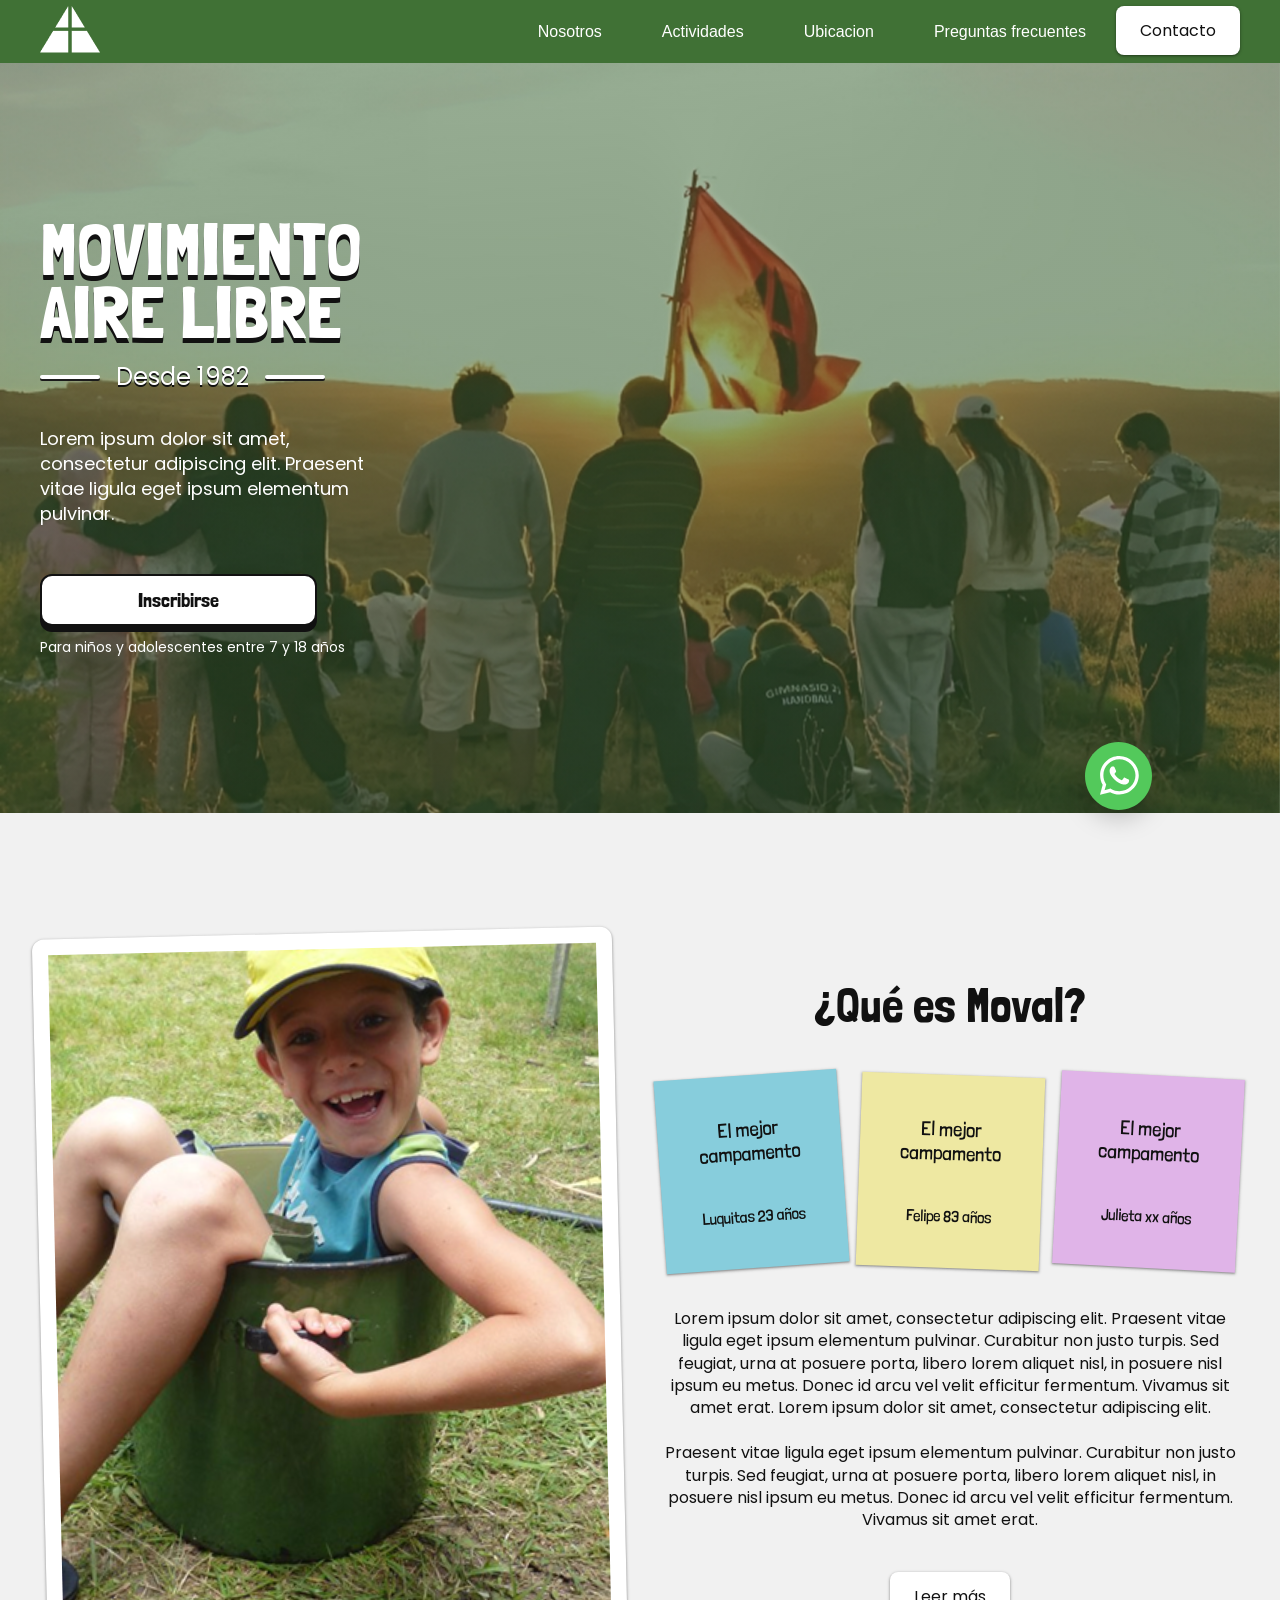
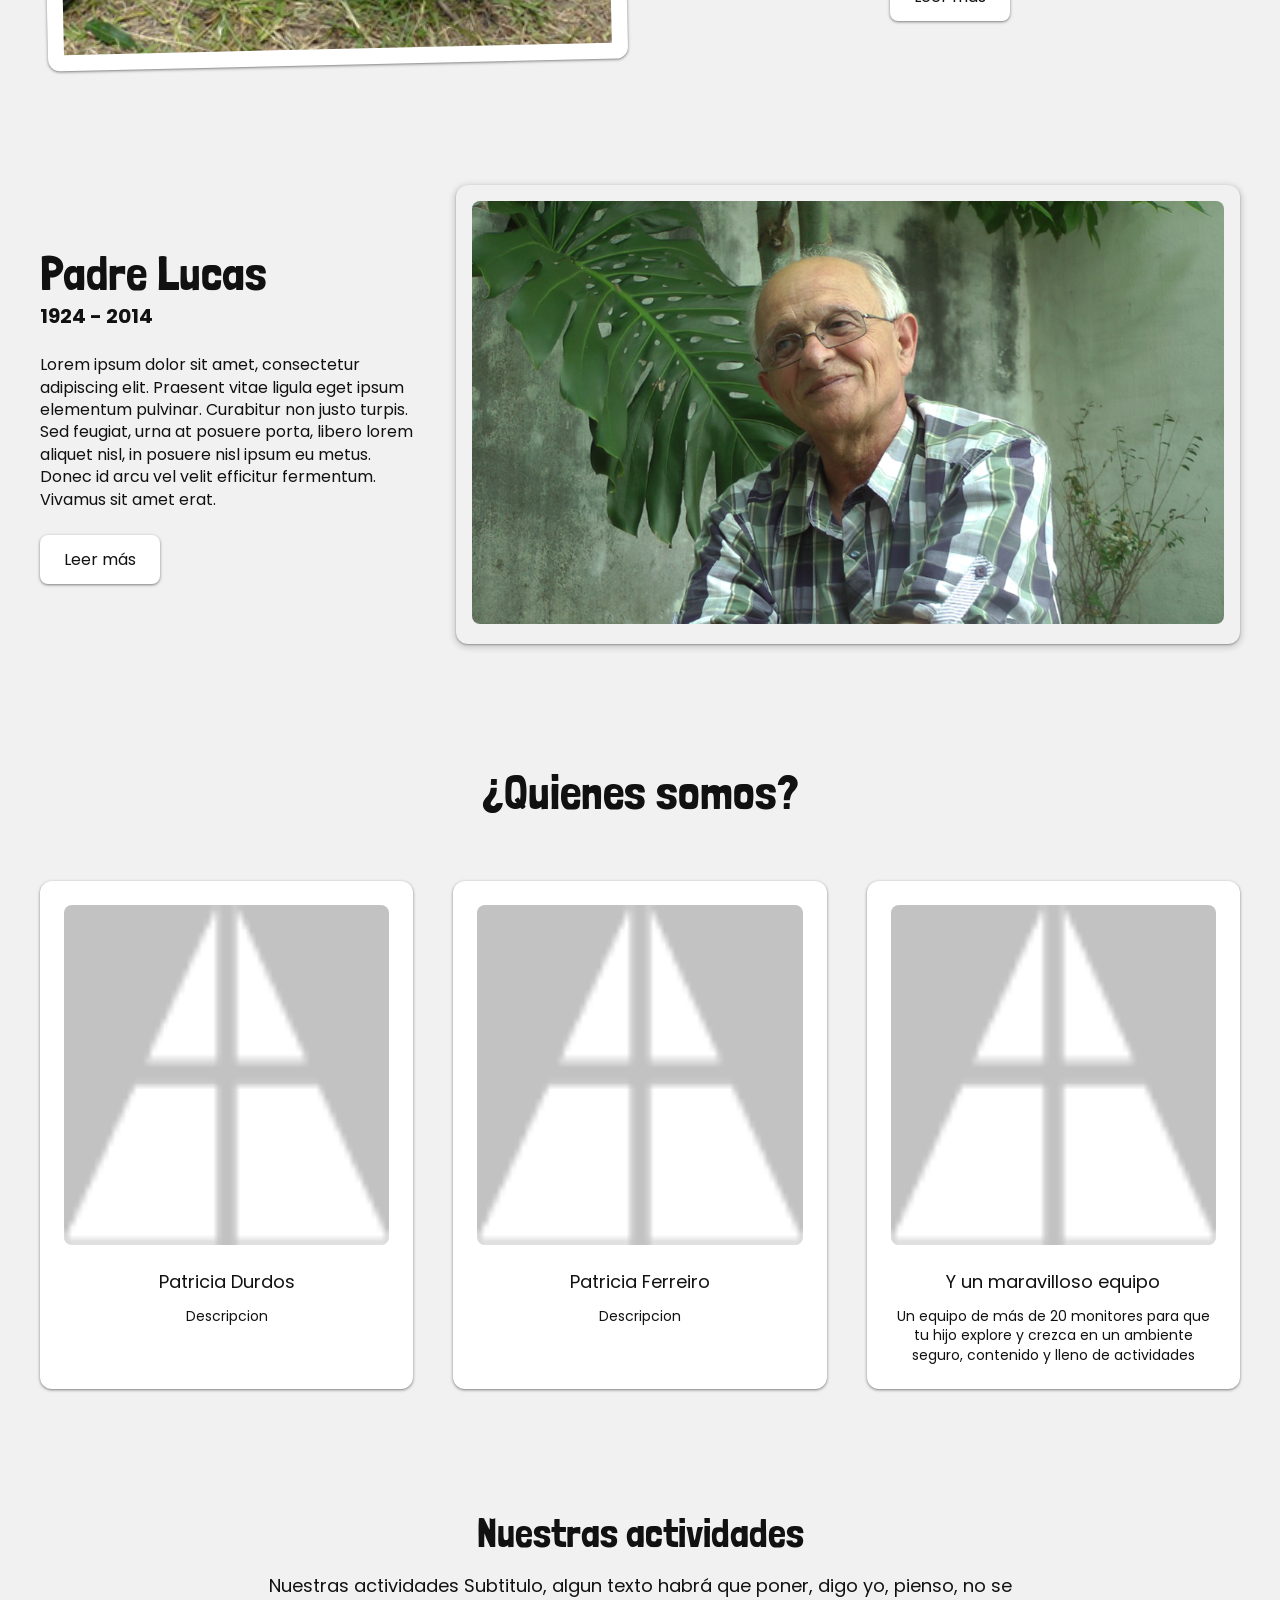
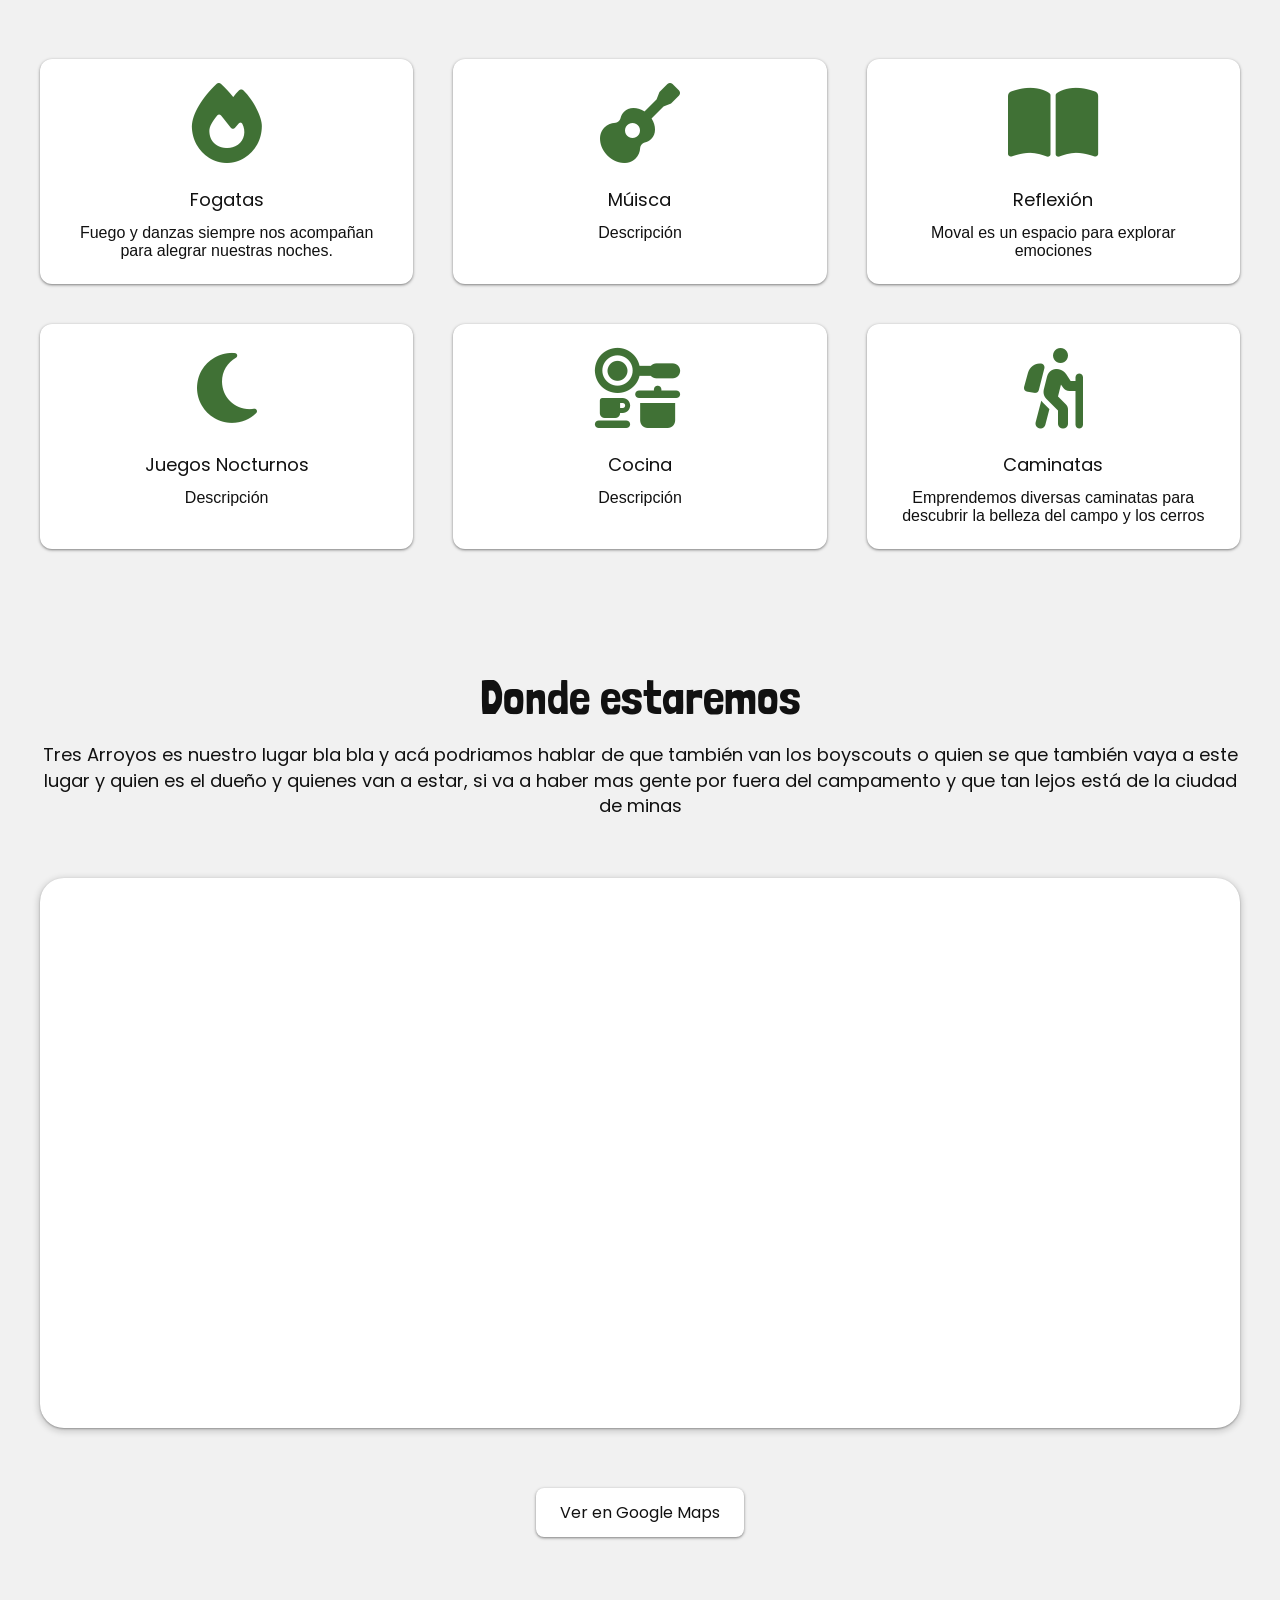
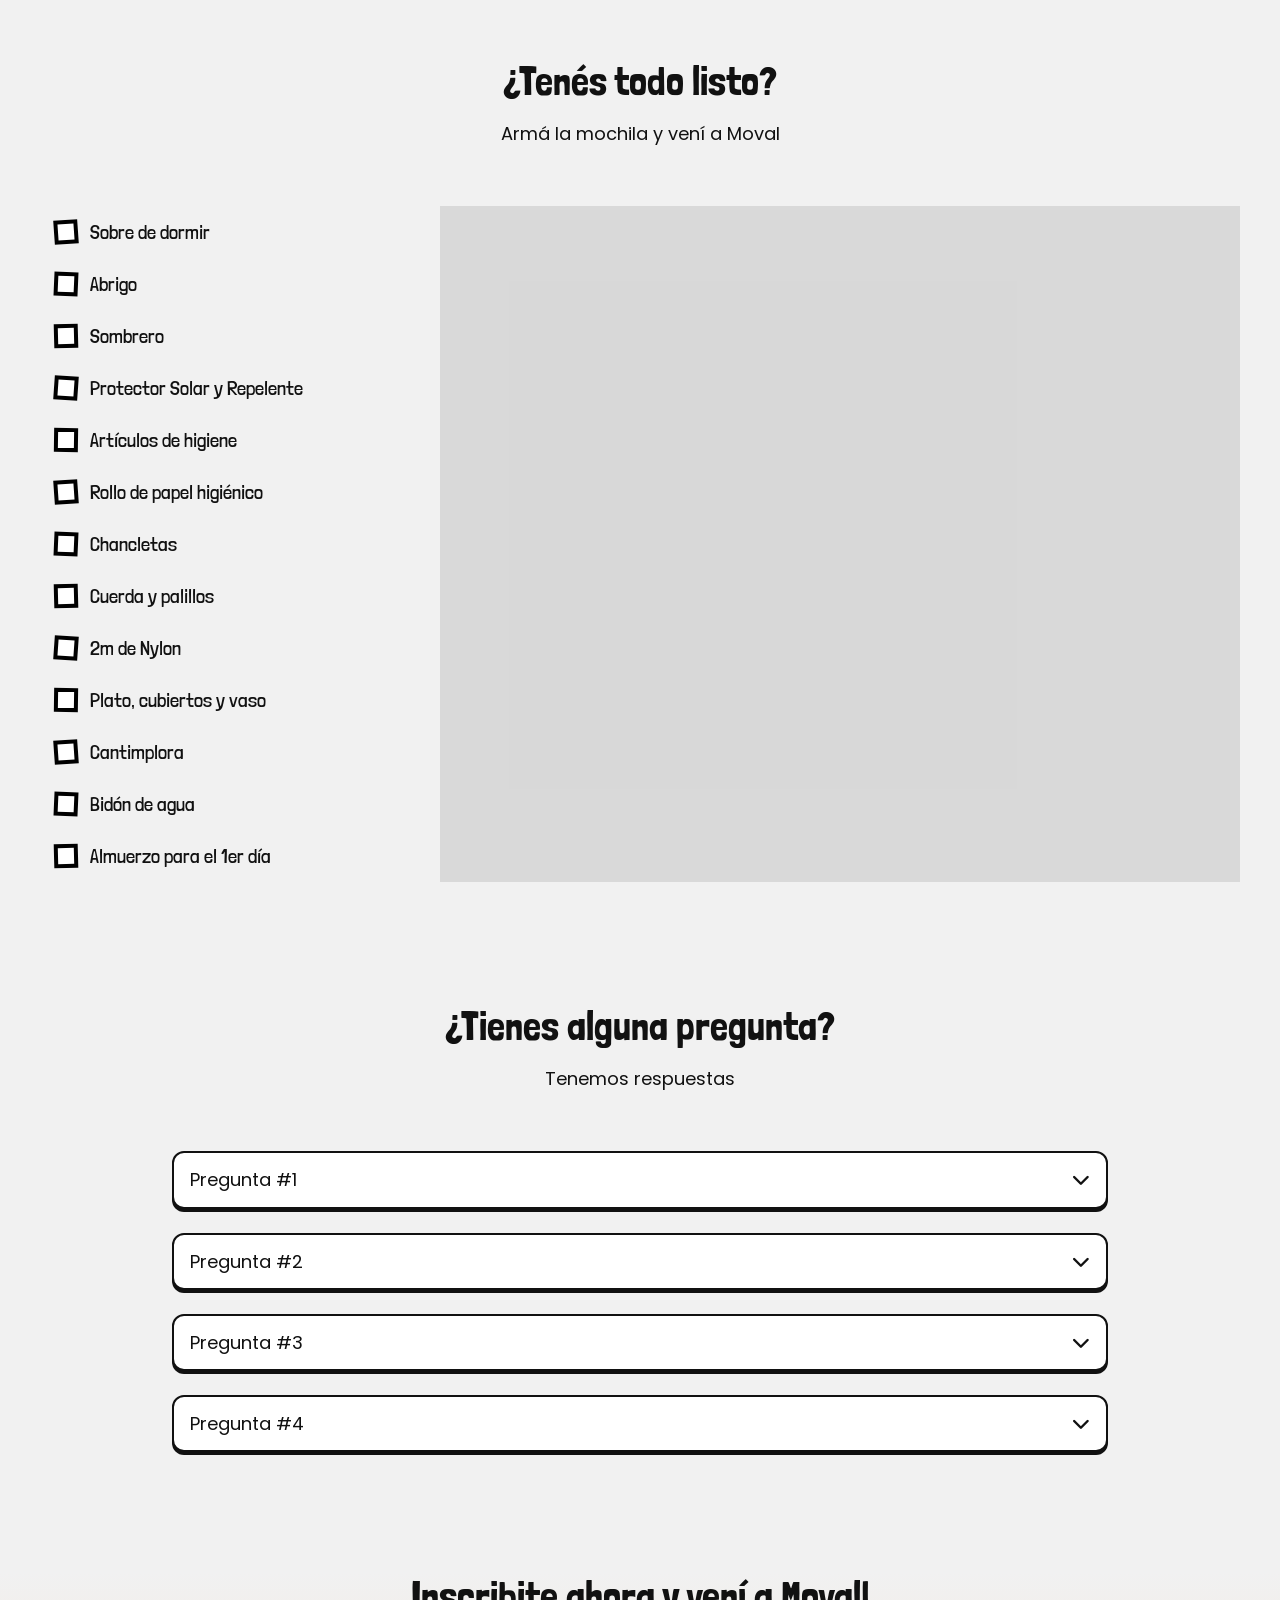
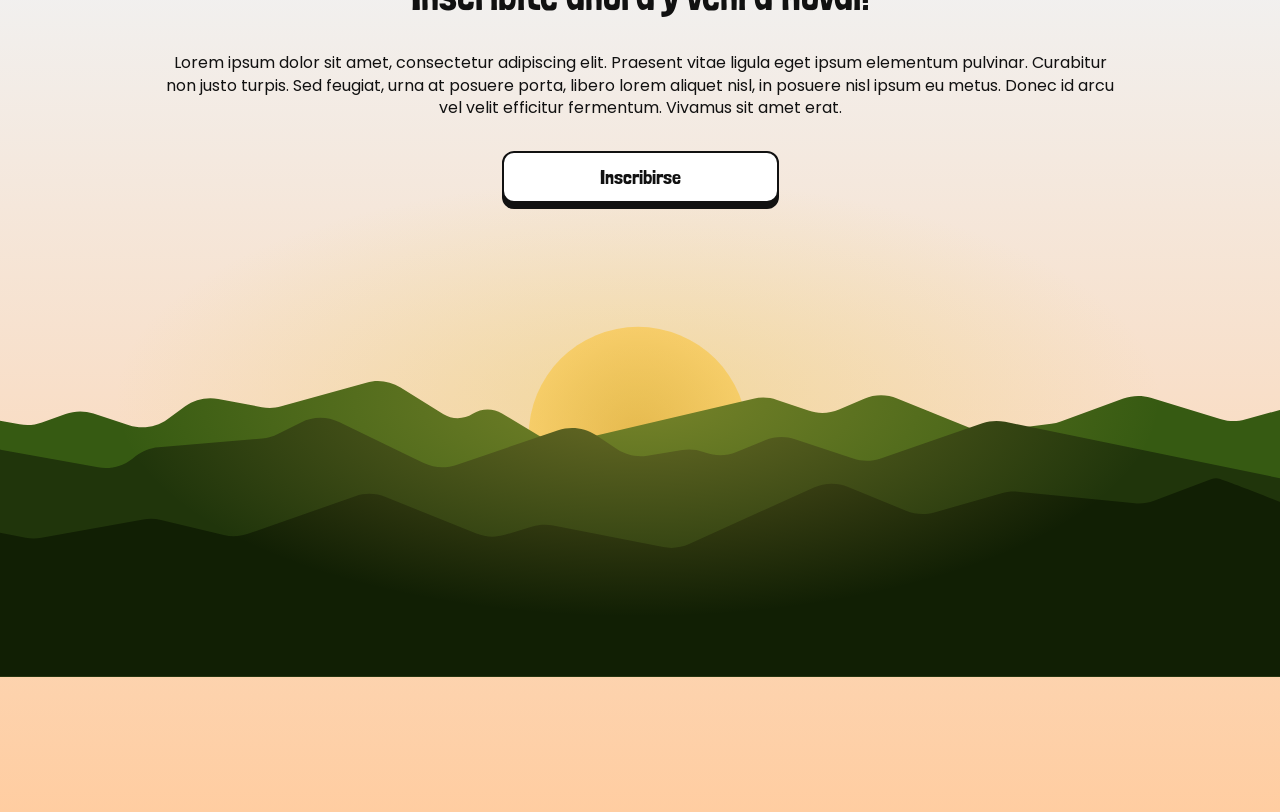
==== index.html @ b5cef29c "Navbar responsive" ====
<!DOCTYPE html>
<html lang="en">
  <head>
    <meta charset="UTF-8" />
    <meta name="viewport" content="width=device-width, initial-scale=1.0" />
    <title>Moval</title>
    <link rel="stylesheet" href="style.css" />
    <link rel="preconnect" href="https://fonts.googleapis.com" />
    <link rel="preconnect" href="https://fonts.gstatic.com" crossorigin />
    <link
      href="https://fonts.googleapis.com/css2?family=Londrina+Solid:wght@100;300;400;900&family=Poppins:ital,wght@0,100;0,200;0,300;0,400;0,500;0,600;0,700;0,800;0,900;1,100;1,200;1,300;1,400;1,500;1,600;1,700;1,800;1,900&display=swap"
      rel="stylesheet"
    />
    <link
      rel="stylesheet"
      href="https://cdnjs.cloudflare.com/ajax/libs/font-awesome/6.5.1/css/all.min.css"
      integrity="sha512-DTOQO9RWCH3ppGqcWaEA1BIZOC6xxalwEsw9c2QQeAIftl+Vegovlnee1c9QX4TctnWMn13TZye+giMm8e2LwA=="
      crossorigin="anonymous"
      referrerpolicy="no-referrer"
    />
  </head>
  <body>
    <div class="sectionContentContainer">
      <svg
        id="WhatsappButton"
        width="67"
        height="68"
        viewBox="0 0 67 68"
        fill="none"
        xmlns="http://www.w3.org/2000/svg"
      >
        <path
          d="M67 34C67 52.7777 52.0015 68 33.5 68C14.9985 68 0 52.7777 0 34C0 15.2223 14.9985 0 33.5 0C52.0015 0 67 15.2223 67 34Z"
          fill="#53C95B"
        />
        <path
          d="M47.8924 19.7044C51.5279 23.3398 53.7784 28.1006 53.7784 33.2941C53.7784 43.8543 44.9494 52.5102 34.3026 52.5102C31.1 52.5102 27.9838 51.6446 25.1274 50.1731L15 52.7699L17.6833 42.8156C16.0387 39.9592 15.0866 36.6699 15.0866 33.2076C15.0866 22.6474 23.7425 13.9915 34.3026 13.9915C39.4962 13.9915 44.3435 16.0689 47.8924 19.7044ZM34.3026 49.221C43.1317 49.221 50.4892 42.0366 50.4892 33.2941C50.4892 28.9662 48.6714 24.9845 45.6419 21.9549C42.6123 18.9253 38.6306 17.2807 34.3892 17.2807C25.5602 17.2807 18.3758 24.4651 18.3758 33.2076C18.3758 36.2371 19.2414 39.1801 20.7994 41.7769L21.2322 42.3828L19.5876 48.2688L25.6468 46.6242L26.1661 46.9704C28.6763 48.4419 31.4462 49.221 34.3026 49.221ZM43.1317 37.2758C43.5645 37.5355 43.9107 37.6221 43.9972 37.8817C44.1704 38.0549 44.1704 39.007 43.7376 40.1323C43.3048 41.2575 41.4005 42.2963 40.5349 42.3828C38.9768 42.6425 37.765 42.5559 34.7354 41.171C29.8881 39.0936 26.772 34.2463 26.5123 33.9866C26.2527 33.6404 24.608 31.3898 24.608 28.9662C24.608 26.6291 25.8199 25.5038 26.2527 24.9845C26.6855 24.4651 27.2048 24.3785 27.551 24.3785C27.8107 24.3785 28.157 24.3785 28.4166 24.3785C28.7629 24.3785 29.1091 24.292 29.5419 25.2441C29.8881 26.1963 30.9268 28.5334 31.0134 28.7931C31.1 29.0527 31.1865 29.3124 31.0134 29.6586C30.1478 31.4764 29.1091 31.3898 29.6285 32.2554C31.5328 35.4581 33.3505 36.5834 36.2069 37.9683C36.6397 38.228 36.8994 38.1414 37.2457 37.8817C37.5053 37.5355 38.4575 36.4102 38.7172 35.9775C39.0634 35.4581 39.4096 35.5447 39.8424 35.7178C40.2752 35.8909 42.6123 37.0162 43.1317 37.2758Z"
          fill="white"
        />
      </svg>
    </div>
    <nav>
      <ul class="sidebar">
        <li  onClick=hideSidebar() >
          <a href="#"><i class="fa-solid fa-xmark"></a></i>
        </li>
        <li>
          <a href="#" class="typ-body">Nosotros</a>
        </li>
        <li><a href="#" class="typ-body">Actividades</a></li>
        <li><a href="#" class="typ-body">Ubicacion</a></li>
        <li><a href="#" class="typ-body">Preguntas frecuentes</a></li>
        <li>
          <button class="btnSecondary">Contacto</button>
        </li>
      </ul>
      <ul>
        <li><img src="Assets/MovalLogo.png" alt="Moval Logo" /></li>
        <li class="hideOnMobile" class="typ-body"><a href="#">Nosotros</a></li>
        <li class="hideOnMobile" class="typ-body"><a href="#">Actividades</a></li>
        <li class="hideOnMobile" class="typ-body"><a href="#">Ubicacion</a></li>
        <li class="hideOnMobile" class="typ-body"><a href="#">Preguntas frecuentes</a></li>
        <li class="hideOnMobile">
          <button class="btnSecondary">Contacto</button>
        </li>
        <li class="menu-button" onClick=showSidebar() >
          <a href="#"><i class="fa-solid fa-bars"></a></i>
        </li>
      </ul>
    </nav>

    <!-- Hero Section -->
    <section class="heroImage">
      <div class="sectionContentContainer">
        <div class="heroContentContainer">
          <div class="heroContent">
            <div class="heroTextContainer">
              <div class="heroTitleContainer">
                <h1 class="typ-display heroTitle">
                  MOVIMIENTO<br />AIRE LIBRE
                </h1>
                <div class="heroSubtitleContainer">
                  <h2 class="typ-subtitle-2 heroSubtitle">Desde 1982</h2>
                </div>
              </div>
              <p class="typ-lead">
                Lorem ipsum dolor sit amet, consectetur adipiscing elit.
                Praesent vitae ligula eget ipsum elementum pulvinar.
              </p>
            </div>
            <div class="ctaContainer">
              <a href="form" class="btnPrimary">Inscribirse</a>
              <p class="typ-small">
                Para niños y adolescentes entre 7 y 18 años
              </p>
            </div>
          </div>
        </div>
      </div>
    </section>

    <!-- About Section -->
    <section class="aboutSection">
      <div class="sectionContentContainer">
        <div class="sectionAboutContent">
          <div class="divAboutLeft">
            <div class="imageCard">
              <img src="Assets/LuquitasEnOlla.png" alt="About Moval" />
            </div>
          </div>

          <div class="divAboutRight">
            <h1 class="typ-h1">¿Qué es Moval?</h1>
            <div class="divAboutPostitContainer">
              <!-- post-its -->

              <div class="divAboutPostitContainer">
                <div class="divAboutPostit postIt1">
                  <p>El mejor campamento</p>
                  <span>Luquitas 23 años</span>
                </div>
                <div class="divAboutPostit postIt2">
                  <p>El mejor campamento</p>
                  <span>Felipe 83 años</span>
                </div>
                <div class="divAboutPostit postIt3">
                  <p>El mejor campamento</p>
                  <span>Julieta xx años</span>
                </div>
              </div>
            </div>
            <div class="divAboutTextContainer">
              <p class="typ-body">
                Lorem ipsum dolor sit amet, consectetur adipiscing elit.
                Praesent vitae ligula eget ipsum elementum pulvinar. Curabitur
                non justo turpis. Sed feugiat, urna at posuere porta, libero
                lorem aliquet nisl, in posuere nisl ipsum eu metus. Donec id
                arcu vel velit efficitur fermentum. Vivamus sit amet erat. Lorem
                ipsum dolor sit amet, consectetur adipiscing elit. <br />
                <br />Praesent vitae ligula eget ipsum elementum pulvinar.
                Curabitur non justo turpis. Sed feugiat, urna at posuere porta,
                libero lorem aliquet nisl, in posuere nisl ipsum eu metus. Donec
                id arcu vel velit efficitur fermentum. Vivamus sit amet erat.
              </p>
            </div>
            <button class="btnSecondary">Leer más</button>
          </div>
        </div>
      </div>
    </section>

    <section id="padreLucasSection ">
      <div class="sectionContentContainer">
        <div class="padreLucasContent">
          <div class="padreLucasTextContainer">
            <div>
              <h1 class="typ-h1">Padre Lucas</h1>
              <h2 class="typ-subtitle-2">1924 - 2014</h2>
            </div>
            <p class="typ-body">
              Lorem ipsum dolor sit amet, consectetur adipiscing elit. Praesent
              vitae ligula eget ipsum elementum pulvinar. Curabitur non justo
              turpis. Sed feugiat, urna at posuere porta, libero lorem aliquet
              nisl, in posuere nisl ipsum eu metus. Donec id arcu vel velit
              efficitur fermentum. Vivamus sit amet erat.
            </p>
            <a
              href="https://iglesiacatolica.org.uy/la-pascua-de-fr-lucas-del-valle-op/"
              target="_blank"
              rel="noopener noreferrer"
              class="btnSecondary"
            >
              Leer más
            </a>
          </div>
          <div class="padreLucasImg">
            <img src="Assets/PadreLucas.png" alt="Padre Lucas" />
          </div>
        </div>
      </div>
    </section>

    <section class="ourTeamSection">
      <div class="sectionContentContainer">
        <h1 class="typ-h1">¿Quienes somos?</h1>
        <div class="ourTeamCards">
          <div class="ourTeamCard">
            <img src="Assets/MovalLogo.png" alt="Foto de Patricia Durdos" />
            <div class="ourTeamCardTextContainer">
              <p class="typ-lead">Patricia Durdos</p>
              <p class="typ-small">Descripcion</p>
            </div>
          </div>
          <div class="ourTeamCard">
            <img src="Assets/MovalLogo.png" alt="Foto de Patricia Ferreira" />
            <div class="ourTeamCardTextContainer">
              <p class="typ-lead">Patricia Ferreiro</p>
              <p class="typ-small">Descripcion</p>
            </div>
          </div>
          <div class="ourTeamCard">
            <img
              src="Assets/MovalLogo.png"
              alt="Foto del equipo de monitores"
            />
            <div class="ourTeamCardTextContainer">
              <p class="typ-lead">Y un maravilloso equipo</p>
              <p class="typ-small">
                Un equipo de más de 20 monitores para que tu hijo explore y
                crezca en un ambiente seguro, contenido y lleno de actividades
              </p>
            </div>
          </div>
        </div>
      </div>
    </section>

    <section class="activitiesSection">
      <div class="sectionContentContainer">
        <div class="sectionTitleContainer">
          <h1 class="typ-h2">Nuestras actividades</h1>
          <p class="typ-lead">
            Nuestras actividades Subtitulo, algun texto habrá que poner, digo
            yo, pienso, no se
          </p>
        </div>
        <div class="activitiesGrid">
          <div class="activitiesRow">
            <div class="activityCard">
              <i class="fa-solid fa-fire activityIcon"></i>
              <div class="activityCardTextContainer">
                <p class="typ-lead">Fogatas</p>
                <p class="body">
                  Fuego y danzas siempre nos acompañan para alegrar nuestras
                  noches.
                </p>
              </div>
            </div>
            <div class="activityCard">
              <i class="fa-solid fa-guitar activityIcon"></i>
              <div class="activityCardTextContainer">
                <p class="typ-lead">Múisca</p>
                <p class="body">Descripción</p>
              </div>
            </div>
            <div class="activityCard">
              <i class="fa-solid fa-book-open activityIcon"></i>
              <div class="activityCardTextContainer">
                <p class="typ-lead">Reflexión</p>
                <p class="body">Moval es un espacio para explorar emociones</p>
              </div>
            </div>
          </div>
          <div class="activitiesRow">
            <div class="activityCard">
              <i class="fa-solid fa-moon activityIcon"></i>
              <div class="activityCardTextContainer">
                <p class="typ-lead">Juegos Nocturnos</p>
                <p class="body">Descripción</p>
              </div>
            </div>
            <div class="activityCard">
              <i class="fa-solid fa-kitchen-set activityIcon"></i>
              <div class="activityCardTextContainer">
                <p class="typ-lead">Cocina</p>
                <p class="body">Descripción</p>
              </div>
            </div>
            <div class="activityCard">
              <i class="fa-solid fa-person-hiking activityIcon"></i>
              <div class="activityCardTextContainer">
                <p class="typ-lead">Caminatas</p>
                <p class="body">
                  Emprendemos diversas caminatas para descubrir la belleza del
                  campo y los cerros
                </p>
              </div>
            </div>
          </div>
        </div>
      </div>
    </section>

    <!-- <section id="bannerSection ">
      <h1 class="typ-h2">Banner</h1>
    </section> -->

    <!-- <section id="facilitiesSection ">
      <h1 class="typ-h2">Instalaciones</h1>
    </section> -->

    <section class="mapSection">
      <div class="sectionContentContainer">
        <div class="sectionTitleContainer">
          <h1 class="typ-h1">Donde estaremos</h1>
          <p class="typ-lead">
            Tres Arroyos es nuestro lugar bla bla y acá podriamos hablar de que
            también van los boyscouts o quien se que también vaya a este lugar y
            quien es el dueño y quienes van a estar, si va a haber mas gente por
            fuera del campamento y que tan lejos está de la ciudad de minas
          </p>
        </div>
        <iframe
          src="https://www.google.com/maps/embed?pb=!1m18!1m12!1m3!1d3291.1599292777596!2d-55.28860992370649!3d-34.42269254796141!2m3!1f0!2f0!3f0!3m2!1i1024!2i768!4f13.1!3m3!1m2!1s0x950ab133f61982ef%3A0x19aa3127b35debdb!2sTres%20Arroyos!5e0!3m2!1ses!2suy!4v1764946775556!5m2!1ses!2suy"
          style="border: 0"
          allowfullscreen=""
          loading="lazy"
          referrerpolicy="no-referrer-when-downgrade"
        ></iframe>

        <script
          src="https://unpkg.com/leaflet@1.9.4/dist/leaflet.js"
          integrity="sha256-20nQCchB9co0qIjJZRGuk2/Z9VM+kNiyxNV1lvTlZBo="
          crossorigin=""
        ></script>
        <a
          href="https://maps.app.goo.gl/5JkmpMcQLWdeMYjN8"
          target="_blank"
          rel="noopener noreferrer"
          class="btnSecondary"
          >Ver en Google Maps</a
        >
      </div>
    </section>

    <section id="checklistSection">
      <div class="sectionContentContainer">
        <div class="sectionTitleContainer">
          <h1 class="typ-h2">¿Tenés todo listo?</h1>
          <p class="typ-lead">Armá la mochila y vení a Moval</p>
        </div>
        <div class="checkListSectionContent">
          <div class="checkList">
            <label class="checkItem">
              <input type="checkbox" />
              <span class="typ-body">Sobre de dormir</span>
            </label>
            <label class="checkItem">
              <input type="checkbox" />
              <span class="typ-body">Abrigo</span>
            </label>
            <label class="checkItem">
              <input type="checkbox" />
              <span class="typ-body">Sombrero</span>
            </label>
            <label class="checkItem">
              <input type="checkbox" />
              <span class="typ-body">Protector Solar y Repelente</span>
            </label>
            <label class="checkItem">
              <input type="checkbox" />
              <span class="typ-body">Artículos de higiene</span>
            </label>
            <label class="checkItem">
              <input type="checkbox" />
              <span class="typ-body">Rollo de papel higiénico</span>
            </label>
            <label class="checkItem">
              <input type="checkbox" />
              <span class="typ-body">Chancletas</span>
            </label>
            <label class="checkItem">
              <input type="checkbox" />
              <span class="typ-body">Cuerda y palillos</span>
            </label>
            <label class="checkItem">
              <input type="checkbox" />
              <span class="typ-body">2m de Nylon</span>
            </label>
            <label class="checkItem">
              <input type="checkbox" />
              <span class="typ-body">Plato, cubiertos y vaso</span>
            </label>
            <label class="checkItem">
              <input type="checkbox" />
              <span class="typ-body">Cantimplora</span>
            </label>
            <label class="checkItem">
              <input type="checkbox" />
              <span class="typ-body">Bidón de agua</span>
            </label>
            <label class="checkItem">
              <input type="checkbox" />
              <span class="typ-body">Almuerzo para el 1er día</span>
            </label>
          </div>
          <div class="checkListPhotos">
            <img src="" alt="" />
            <img src="" alt="" />
          </div>
        </div>
      </div>
    </section>

    <section id="FaqSection">
      <div class="sectionContentContainer">
        <div class="sectionTitleContainer">
          <h1 class="typ-h2">¿Tienes alguna pregunta?</h1>
          <p class="typ-lead">Tenemos respuestas</p>
        </div>
        <div class="FaqContainer">
          <div class="Faq">
            <p class="typ-lead">Pregunta #1</p>
            <p class="typ-lead">
              <i class="fa-solid fa-chevron-down"></i>
            </p>
          </div>
          <div class="Faq">
            <p class="typ-lead">Pregunta #2</p>
            <p class="typ-lead">
              <i class="fa-solid fa-chevron-down"></i>
            </p>
          </div>
          <div class="Faq">
            <p class="typ-lead">Pregunta #3</p>
            <p class="typ-lead">
              <i class="fa-solid fa-chevron-down"></i>
            </p>
          </div>
          <div class="Faq">
            <p class="typ-lead">Pregunta #4</p>
            <p class="typ-lead">
              <i class="fa-solid fa-chevron-down"></i>
            </p>
          </div>
        </div>
      </div>
    </section>

    <section id="FooterSection">
      <div class="footerContentContainer">
        <div class="footerTextContainer">
          <h1 class="typ-h2">Inscribite ahora y vení a Moval!</h1>
          <p class="typ-body">
            Lorem ipsum dolor sit amet, consectetur adipiscing elit. Praesent
            vitae ligula eget ipsum elementum pulvinar. Curabitur non justo
            turpis. Sed feugiat, urna at posuere porta, libero lorem aliquet
            nisl, in posuere nisl ipsum eu metus. Donec id arcu vel velit
            efficitur fermentum. Vivamus sit amet erat.
          </p>
          <a href="form" class="btnPrimary">Inscribirse</a>
        </div>
        <svg
          width="1500"
          viewBox="0 0 1920 714"
          fill="none"
          xmlns="http://www.w3.org/2000/svg"
        >
          <g clip-path="url(#clip0_125_583)">
            <circle
              cx="957.5"
              cy="406"
              r="140"
              fill="url(#paint0_radial_125_583)"
            />
            <path
              d="M707.954 377.588L653.511 343.748C640.439 335.624 624.562 333.348 609.734 337.473L500.828 367.773C492.718 370.03 484.197 370.395 475.924 368.839L420.188 358.36C405.382 355.576 390.082 358.988 377.861 367.798L355.144 384.176C340.912 394.436 322.639 397.291 305.956 391.86L260.412 377.034C248.802 373.255 236.264 373.446 224.775 377.578L194.506 388.464C185.334 391.762 175.449 392.564 165.865 390.787L113.149 381.011C107.747 380.009 102.225 379.823 96.7673 380.457L33.0788 387.864C27.1228 388.557 21.0884 387.734 15.5352 385.473C-7.88159 375.935 -33.5 393.163 -33.5 418.447V659.5C-33.5 689.875 -8.87566 714.5 21.5 714.5H1878.5C1908.88 714.5 1933.5 689.875 1933.5 659.5V424.607C1933.5 395.571 1905 375.103 1877.49 384.375C1867.82 387.633 1857.3 387.301 1847.86 383.439L1821.35 372.598C1810.1 367.996 1797.64 367.252 1785.92 370.481L1734.39 384.68C1724.34 387.45 1713.7 387.305 1703.73 384.263L1613.72 356.807C1602.25 353.308 1589.95 353.654 1578.7 357.792L1498.52 387.269C1494.62 388.702 1490.57 389.69 1486.44 390.211L1411.65 399.678C1402.33 400.857 1392.86 399.629 1384.15 396.11L1289.13 357.732C1275.6 352.267 1260.45 352.403 1247.03 358.109L1214.83 371.788C1202.38 377.077 1188.42 377.594 1175.62 373.24L1135.4 359.567C1125.66 356.256 1115.19 355.742 1105.18 358.083L872.731 412.421C858.795 415.678 844.139 413.376 831.874 406.003L783.404 376.865C771.822 369.903 757.297 370.096 745.905 377.365C734.352 384.736 719.594 384.823 707.954 377.588Z"
              fill="#365A12"
            />
            <path
              d="M683.138 440.42L574.775 387.982C559.385 380.534 541.406 380.667 526.127 388.343L496.48 403.237C490.218 406.383 483.412 408.304 476.428 408.895L343.751 420.125C333.145 421.022 323.028 424.978 314.626 431.512L309.901 435.186C297.555 444.787 281.706 448.678 266.318 445.885L143.219 423.549C138.099 422.62 132.873 422.422 127.698 422.962L36.0133 432.518C25.4222 433.621 15.0046 429.218 8.41561 420.853C-9.81013 397.715 -47 410.603 -47 440.057V634.5C-47 664.876 -22.3757 689.5 8 689.5H1912.5C1942.88 689.5 1967.5 664.876 1967.5 634.5V476.943C1967.5 433.422 1919.35 407.142 1882.75 430.687L1842.2 456.77C1830.11 464.547 1815.45 467.282 1801.37 464.389L1427.28 387.536C1417.6 385.549 1407.57 386.203 1398.24 389.429L1268.11 434.413C1256.69 438.361 1244.29 438.438 1232.82 434.632L1158.35 409.921C1145.87 405.778 1132.31 406.247 1120.14 411.243L1083.47 426.298C1070.93 431.444 1056.94 431.782 1044.17 427.244L1041.24 426.205C1032.55 423.118 1023.23 422.265 1014.12 423.725L969.449 430.887C955.799 433.076 941.824 430.043 930.309 422.393L903.483 404.572C889.244 395.113 871.416 392.813 855.242 398.347L724.903 442.949C711.191 447.641 696.183 446.732 683.138 440.42Z"
              fill="#20350B"
            />
            <path
              d="M1798.23 497.805C1763.24 483.694 1718.61 466.371 1702.68 460.851C1698.75 459.488 1694.8 459.812 1690.9 461.27L1617.93 488.54C1610.08 491.474 1601.66 492.576 1593.32 491.759L1443.41 477.087C1436.53 476.414 1429.59 477.043 1422.94 478.942L1336.66 503.597C1324.74 507.003 1312.02 506.282 1300.56 501.553L1226.32 470.913C1212.28 465.116 1196.46 465.387 1182.63 471.661L1022.92 544.076C1012.5 548.803 1000.86 550.159 989.623 547.956L848.825 520.335C840.029 518.61 830.946 519.06 822.364 521.647L786.963 532.317C774.981 535.929 762.125 535.346 750.518 530.665L634.328 483.804C621.963 478.817 608.208 478.492 595.621 482.888L458.104 530.916C448.143 534.395 437.392 534.936 427.132 532.473L346.784 513.186C339.372 511.407 331.671 511.188 324.169 512.543L193.92 536.071C187.237 537.278 180.388 537.237 173.72 535.95L11.4228 504.626C-22.5075 498.078 -54 524.073 -54 558.63V776C-54 806.376 -29.3757 831 0.999966 831H1905C1935.38 831 1960 806.376 1960 776V528.573C1960 490.673 1917.63 468.192 1886.24 489.441C1863.64 504.748 1823.55 508.018 1798.23 497.805Z"
              fill="#111F04"
            />
            <ellipse
              cx="957"
              cy="357.07"
              rx="670"
              ry="280"
              fill="url(#paint1_radial_125_583)"
              fill-opacity="0.37"
            />
          </g>
          <defs>
            <radialGradient
              id="paint0_radial_125_583"
              cx="0"
              cy="0"
              r="1"
              gradientUnits="userSpaceOnUse"
              gradientTransform="translate(957.5 406) rotate(-90) scale(140)"
            >
              <stop stop-color="#E5B24C" />
              <stop offset="1" stop-color="#FCCE71" />
            </radialGradient>
            <radialGradient
              id="paint1_radial_125_583"
              cx="0"
              cy="0"
              r="1"
              gradientUnits="userSpaceOnUse"
              gradientTransform="translate(957 357.07) rotate(90) scale(280 670)"
            >
              <stop stop-color="#E7CA53" />
              <stop offset="1" stop-color="#E7CA53" stop-opacity="0" />
            </radialGradient>
            <clipPath id="clip0_125_583">
              <rect width="1920" height="714" fill="white" />
            </clipPath>
          </defs>
        </svg>
      </div>
    </section>
    <script src="index.js"></script>
  </body>
</html>
---- style.css ----
* {
  font-family: sans-serif;
  margin: 0;
  padding: 0;
}

:root {
  /* Colores */
  --primary-color: #407135;
  --primary-color-hover: #2d5624;
  --grey-300: #111;

  /* Shadows */
  --shadow-m1: 0px 1px 2px 0px rgba(0, 0, 0, 0.3),
    0px 1px 3px 1px rgba(0, 0, 0, 0.15);
  --shadow-m2: 0px 1px 2px 0px rgba(0, 0, 0, 0.3),
    0px 2px 6px 2px rgba(0, 0, 0, 0.15);
  --shadow-m3: 0px 4px 8px 3px rgba(0, 0, 0, 0.15),
    0px 1px 3px 0px rgba(0, 0, 0, 0.3);
  --shadow-m4: 0px 6px 10px 4px rgba(0, 0, 0, 0.15),
    0px 2px 3px 0px rgba(0, 0, 0, 0.3);
  --shadow-m5: 0px 8px 12px 6px rgba(0, 0, 0, 0.15),
    0px 4px 4px 0px rgba(0, 0, 0, 0.3);

  /* Fuentes */
  --ff-display: "Londrina Solid", sans-serif;
  --ff-body: "Poppins", sans-serif;

  /* Tamaños */
  --fs-display: 74px;
  --fs-h1: 48px;
  --fs-h2: 40px;
  --fs-h3: 32px;
  --fs-h4: 28px;

  --fs-subtitle-1: 24px;
  --fs-subtitle-2: 20px;

  --fs-lead: 18px;
  --fs-body: 16px;
  --fs-small: 14px;
  --fs-tiny: 12px;

  /* Line-height */
  --lh-display: 0.85; /* 85% */
  --lh-heading: 1.2; /* 120% */
  --lh-subtitle: 1.4; /* 140% */
  --lh-body: 1.4; /* 140% */
}

/* Display y headings usan Londrina */
.typ-display {
  font-family: var(--ff-display);
  font-size: var(--fs-display);
  line-height: var(--lh-display);
  text-shadow: 0px 5px 0px var(--grey-300);
  font-weight: 500;
}
.typ-h1 {
  font-family: var(--ff-display);
  font-size: var(--fs-h1);
  line-height: var(--lh-heading);
  font-weight: 500;
}

.typ-h2 {
  font-family: var(--ff-display);
  font-size: var(--fs-h2);
  line-height: var(--lh-heading);
  font-weight: 500;
}

.typ-h3 {
  font-family: var(--ff-display);
  font-size: var(--fs-h3);
  line-height: var(--lh-heading);
  font-weight: 500;
}

.typ-h4 {
  font-family: var(--ff-display);
  font-size: var(--fs-h4);
  line-height: var(--lh-heading);
  font-weight: 500;
}

.typ-subtitle-1 {
  font-family: var(--ff-body);
  font-size: var(--fs-subtitle-1);
  line-height: var(--lh-subtitle);
  font-weight: 500;
}

.typ-subtitle-2 {
  font-family: var(--ff-body);
  font-size: var(--fs-subtitle-2);
  line-height: var(--lh-subtitle);
}

.typ-lead {
  font-family: var(--ff-body);
  font-size: var(--fs-lead);
  line-height: var(--lh-subtitle);
}

.typ-body {
  font-family: var(--ff-body);
  font-size: var(--fs-body);
  line-height: var(--lh-body);
}

.typ-small {
  font-family: var(--ff-body);
  font-size: var(--fs-small);
  line-height: var(--lh-body);
}

.typ-tiny {
  font-family: var(--ff-body);
  font-size: var(--fs-tiny);
  line-height: var(--lh-body);
}

/**************************************** General Styles ****************************************/

body {
  background-color: #f1f1f1;
  color: var(--grey-300);
  min-height: 100vh;
}

.sectionContentContainer {
  width: 100%;
  height: 100%;
  display: flex;
  align-items: center;
  justify-content: center;
  padding: 0px 40px;
  max-width: 1420px;
  gap: 60px;
  flex-direction: column;
}

section {
  margin-bottom: 120px;
  width: 100%;
  display: flex;
  justify-content: center;
}

.sectionTitleContainer {
  display: flex;
  flex-direction: column;
  gap: 16px;
  text-align: center;
}

/**************************************** Buttons ****************************************/

.btnPrimary {
  box-sizing: border-box;
  font-family: var(--ff-display);
  font-size: 20px;
  font-weight: 400;
  width: 277px;
  text-decoration: none;
  color: var(--grey-300);
  background-color: white;
  padding: 12px 54px;
  border-radius: 12px;
  border: solid 2px var(--grey-300);
  box-shadow: 0px 6px var(--grey-300);
  text-align: center;
  z-index: 1;
}

.btnPrimary:hover {
  cursor: pointer;
  background-color: #d3d3d3;
}

.btnPrimary:active {
  transform: translateY(6px);
  box-shadow: none;
  border: solid 2px white;
  color: white;
  background-color: rgb(12, 41, 25);
}

.btnSecondary {
  width: fit-content;
  font-family: "Poppins", sans-serif;
  color: var(--grey-300);
  background-color: white;
  border-radius: 8px;
  font-size: 16px;
  padding: 12px 24px;
  box-shadow: var(--shadow-m1);
  border: none;
  text-decoration: none;
  transition: transform 0.15s ease;
}

.btnSecondary:hover {
  transform: translateY(-2px);
  cursor: pointer;
  box-shadow: var(--shadow-m2);
}

/**************************************** NavBar ****************************************/

nav {
  background-color: var(--primary-color);
  box-shadow: var(--shadow-m1);
}
nav ul {
  box-sizing: border-box;
  padding: 6px 40px;
  margin: auto;
  max-width: 1500px;
  display: flex;
  list-style: none;
}
nav a {
  height: 100%;
  padding: 0 30px;
  text-decoration: none;
  display: flex;
  align-items: center;
  border-radius: 2px;
  color: white;
}

nav a:hover {
  background-color: var(--primary-color-hover);
}

nav li:first-child {
  margin-right: auto;
}
nav li:last-child {
  margin-left: auto;
}

.fa-xmark,
.fa-bars {
  color: white;
  font-size: 24px;
}
.sidebar {
  position: fixed;
  top: 0;
  right: 0;
  height: 100vh;
  width: 250px;
  z-index: 999;
  background-color: var(--primary-color);
  box-shadow: var(--shadow-m5);
  flex-direction: column;
  align-items: flex-start;
  justify-content: flex-start;
  display: none;
  padding: 0;
}

.sidebar li {
  text-align: left;
  width: 100%;
}

.sidebar a {
  box-sizing: border-box;
  height: 100%;
  padding: 15px 30px;
  width: 100%;
}
.sidebar li:last-child {
  display: none;
}

.menu-button {
  display: none;
}

@media (max-width: 967px) {
  .hideOnMobile {
    display: none;
  }

  .menu-button {
    display: block;
  }
}

@media (max-width: 400px) {
  .sidebar {
    width: 100%;
  }
}

/**************************************** Hero ****************************************/

.heroImage {
  display: flex;
  justify-content: center;
  align-items: center;
  width: 100%;
  height: 750px;
  background-image: linear-gradient(
      rgba(61, 105, 53, 0.5),
      rgba(61, 105, 53, 0.5)
    ),
    url("Assets/MovalHero.jpg");
  background-position: center;
  background-repeat: no-repeat;
  background-size: cover;
}

.heroContentContainer {
  display: flex;
  color: white;
  text-align: left;
  width: 100%;
  display: flex;
  gap: 64px;
}

.heroContent {
  display: flex;
  flex-direction: column;
  flex: 0.3;
  gap: 48px;
}

.heroTextContainer {
  display: flex;
  flex-direction: column;
  gap: 32px;
}

.heroTitleContainer {
  display: flex;
  flex-direction: column;
  gap: 16px;
}

.heroSubtitleContainer {
  display: flex;
  align-items: center;
  gap: 16px;
}

.heroSubtitle {
  color: #fff;
  font-size: var(--fs-subtitle-1);
  text-shadow: 0px 2px 0px var(--grey-300);
  font-weight: 400;
}

/* líneas izquierda y derecha */
.heroSubtitleContainer::before,
.heroSubtitleContainer::after {
  content: "";
  display: block;
  height: 4px;
  width: 60px;
  border-radius: 999px;
  background-color: #fff;
  box-shadow: 0px 2px 0px #1b1b1b;
}

.ctaContainer {
  display: flex;
  flex-direction: column;
  gap: 12px;
}

/**************************************** About ****************************************/

.sectionAboutContent {
  display: flex;
  gap: 40px;
  width: 100%;
  align-items: stretch;
}

/* Columnas 50 / 50 */
.divAboutLeft,
.divAboutRight {
  flex: 1 1 0;
  min-width: 0;
}

/* Izquierda */
.divAboutLeft {
  display: flex;
  align-items: center;
}

.imageCard {
  width: 100%;
  height: 700px;
  padding: 16px;
  background-color: #fff;
  box-shadow: var(--shadow-m1);
  border-radius: 12px;
  transform: rotate(-1.3deg);
  overflow: hidden;
  display: flex;
  justify-content: center;
  align-items: center;
}

.imageCard img {
  width: 100%;
  height: 100%;
  object-fit: cover;
  display: block;
}

.divAboutRight {
  display: flex;
  flex-direction: column;
  justify-content: center;
  text-align: center;
  align-items: center;
  gap: 40px;
  width: 100%;
}

.divAboutPostitContainer {
  display: flex;
  gap: 16px;
  width: 100%;
}

.divAboutPostit {
  box-shadow: var(--shadow-m1);
  display: flex;
  gap: 42px;
  flex-direction: column;
  padding: 42px 32px;
  width: 100%;
}

.divAboutPostit p {
  font-size: 20px;
  font-family: var(--ff-display);
  font-weight: 300;
}

.divAboutPostit span {
  font-size: 16px;
  font-family: var(--ff-display);
  font-weight: 300;
}
.postIt1 {
  background-color: #87cddc;
  transform: rotate(-4deg);
}
.postIt2 {
  transform: rotate(2deg);
  background-color: #eee8a2;
}
.postIt3 {
  background-color: #e0b4e8;
  transform: rotate(3deg);
}

/**************************************** Padre Lucas ****************************************/

.padreLucasContent {
  display: flex;
  gap: 40px;
  width: 100%;
  align-items: stretch;
}

.padreLucasImg {
  padding: 16px;
  flex: 2 1 0;
  max-width: 100%;
  border-radius: 12px;
  box-shadow: var(--shadow-m2);
  object-fit: cover;
  width: 100%;
  height: 100%;
}

.padreLucasImg img {
  width: 100%;
  height: 100%;
  border-radius: 8px;
  object-fit: cover;
}

.padreLucasTextContainer {
  flex: 1 1 0;
  display: flex;
  flex-direction: column;
  justify-content: center;
  text-align: left;
  align-items: flex-start;
  gap: 24px;
}

/**************************************** Our Team ****************************************/

.ourTeamCards {
  width: 100%;
  display: flex;
  gap: 40px;
}

.ourTeamCard {
  padding: 24px;
  display: flex;
  flex-direction: column;
  text-align: center;
  width: 100%;
  background-color: rgb(255, 255, 255);
  border-radius: 12px;
  box-shadow: var(--shadow-m1);
  gap: 24px;
}

.ourTeamCardTextContainer {
  display: flex;
  flex-direction: column;
  text-align: center;
  gap: 12px;
}
.ourTeamCard img {
  border-radius: 8px;
  height: 340px;
  width: 100%;
  background-color: rgb(194, 194, 194);
}

/**************************************** Activities ****************************************/

.activitiesGrid {
  width: 100%;
  display: flex;
  flex-direction: column;
  gap: 40px;
}

.activitiesRow {
  display: flex;
  gap: 40px;
}

.activityCard {
  padding: 24px;
  display: flex;
  flex-direction: column;
  gap: 24px;
  text-align: center;
  background-color: white;
  box-shadow: var(--shadow-m1);
  border-radius: 12px;
  width: 100%;
}
.activityIcon {
  font-size: 80px;
  color: var(--primary-color);
}
.activityCardTextContainer {
  display: flex;
  flex-direction: column;
  gap: 12px;
}
#WhatsappButton {
  position: fixed;
  right: 10%;
  bottom: 10%;

  z-index: 9999;
  cursor: pointer;

  filter: drop-shadow(0 8px 12px rgba(0, 0, 0, 0.2));
  transition: transform 0.15s ease, filter 0.15s ease;
}

#WhatsappButton:hover {
  transform: translateY(-3px);
  filter: drop-shadow(0 12px 18px rgba(0, 0, 0, 0.25));
}

#WhatsappButton:active {
  transform: translateY(1px);
}
/**************************************** Map ****************************************/

iframe {
  box-sizing: border-box;
  padding: 16px;
  width: 100%;
  height: 550px;
  background-color: white;
  border-radius: 24px;
  box-shadow: var(--shadow-m2);
}

/**************************************** CheckList ****************************************/

.checkListSectionContent {
  display: flex;
  width: 100%;
}

.checkList {
  flex: 1 1 0;
  display: flex;
  flex-direction: column;
}
.checkItem {
  display: flex;
  align-items: center;
  gap: 12px;
  padding: 12px 14px;
  cursor: pointer;
}

.checkItem span {
  font-family: var(--ff-display);
  font-weight: 300;
  font-size: 20px;
}

.checkItem input[type="checkbox"] {
  appearance: none;
  -webkit-appearance: none;

  width: 24px;
  height: 24px;
  border: 4px solid #000;
  background: #fff;

  display: grid;
  place-content: center;

  cursor: pointer;
  transform: rotate(var(--rot));
}

.checkItem:nth-child(5n + 1) {
  --rot: -4deg;
}
.checkItem:nth-child(5n + 2) {
  --rot: 2.5deg;
}
.checkItem:nth-child(5n + 3) {
  --rot: -1.5deg;
}
.checkItem:nth-child(5n + 4) {
  --rot: 4deg;
}
.checkItem:nth-child(5n + 5) {
  --rot: 0.8deg;
}

.checkItem input[type="checkbox"]::after {
  content: "";
  display: block;

  width: 12px;
  height: 6px;

  border-left: 4px solid #000;
  border-bottom: 4px solid #000;

  transform: rotate(-45deg) scale(0);
  transform-origin: center;

  transition: transform 0.1s ease;
}

.checkItem input[type="checkbox"]:checked::after {
  transform: rotate(-45deg) scale(1);
}

/* opcional: estilo cuando está marcado */
.checkItem input:checked + span {
  text-decoration: line-through;
  opacity: 0.65;
}

.checkListPhotos {
  flex: 2 1 0;
  background-color: rgba(0, 0, 0, 0.1);
}
/**************************************** FAQ ****************************************/

.FaqContainer {
  display: flex;
  flex-direction: column;
  gap: 24px;
  width: 100%;
  align-items: center;
}
.Faq {
  width: 75%;
  padding: 14px 16px;
  border: solid 2px var(--grey-300);
  box-shadow: 0px 3px var(--grey-300);
  background-color: white;
  display: flex;
  border-radius: 12px;
  justify-content: space-between;
}

.Faq:hover {
  cursor: pointer;
}

/**************************************** Footer ****************************************/

#FooterSection {
  margin: 0;
}

.footerContentContainer {
  background-image: linear-gradient(
    rgba(241, 241, 241, 1),
    rgba(255, 205, 161, 1)
  );
  width: 100%;
  height: 840px;
  display: flex;
  align-items: center;
  padding: 0px 40px;
  max-width: 1420px;
  gap: -250px;
  flex-direction: column;
}
.footerTextContainer {
  display: flex;
  flex-direction: column;
  gap: 32px;
  text-align: center;
  align-items: center;
  max-width: 75%;
}

svg {
  bottom: 10%;
  position: relative;
}

/**************************************** Form ****************************************/
#formBody {
  display: flex;
  flex-direction: column;
  gap: 64px;
}
.listaDeCosasALlevar,
.fichaDelAcampante {
  box-sizing: border-box;
  width: 100%;
  padding: 0px 40px;
}

.sectionCardStyleContainer {
  box-sizing: border-box;
  width: 100%;
  height: 100%;
  display: flex;
  padding: 40px 75px;
  max-width: 1420px;
  gap: 60px;
  flex-direction: column;
  background-color: #ffffff;
  box-shadow: var(--shadow-m2);
}

.itemsListContainer {
  width: 100%;
  display: flex;
  gap: 128px;
}

.itemsList {
  display: flex;
  flex-direction: column;
  gap: 12px;
}

.costo {
  display: flex;
  flex-direction: column;
  gap: 12px;
  padding: 40px 0px;
}

.form {
  display: flex;
  flex-direction: column;
  gap: 20px;
}
.formLine {
  justify-content: center;
  display: flex;
  width: 100%;
  gap: 20px;
}

.formLine input {
  padding: 16px 24px;
  flex: 1;
  box-shadow: var(--shadow-m1);
  border: none;
  font-family: var(--ff-body);
}

.formLine input ::placeholder {
}
.formLine p {
  margin: auto;
  height: fit-content;
  flex: 0.4;
}
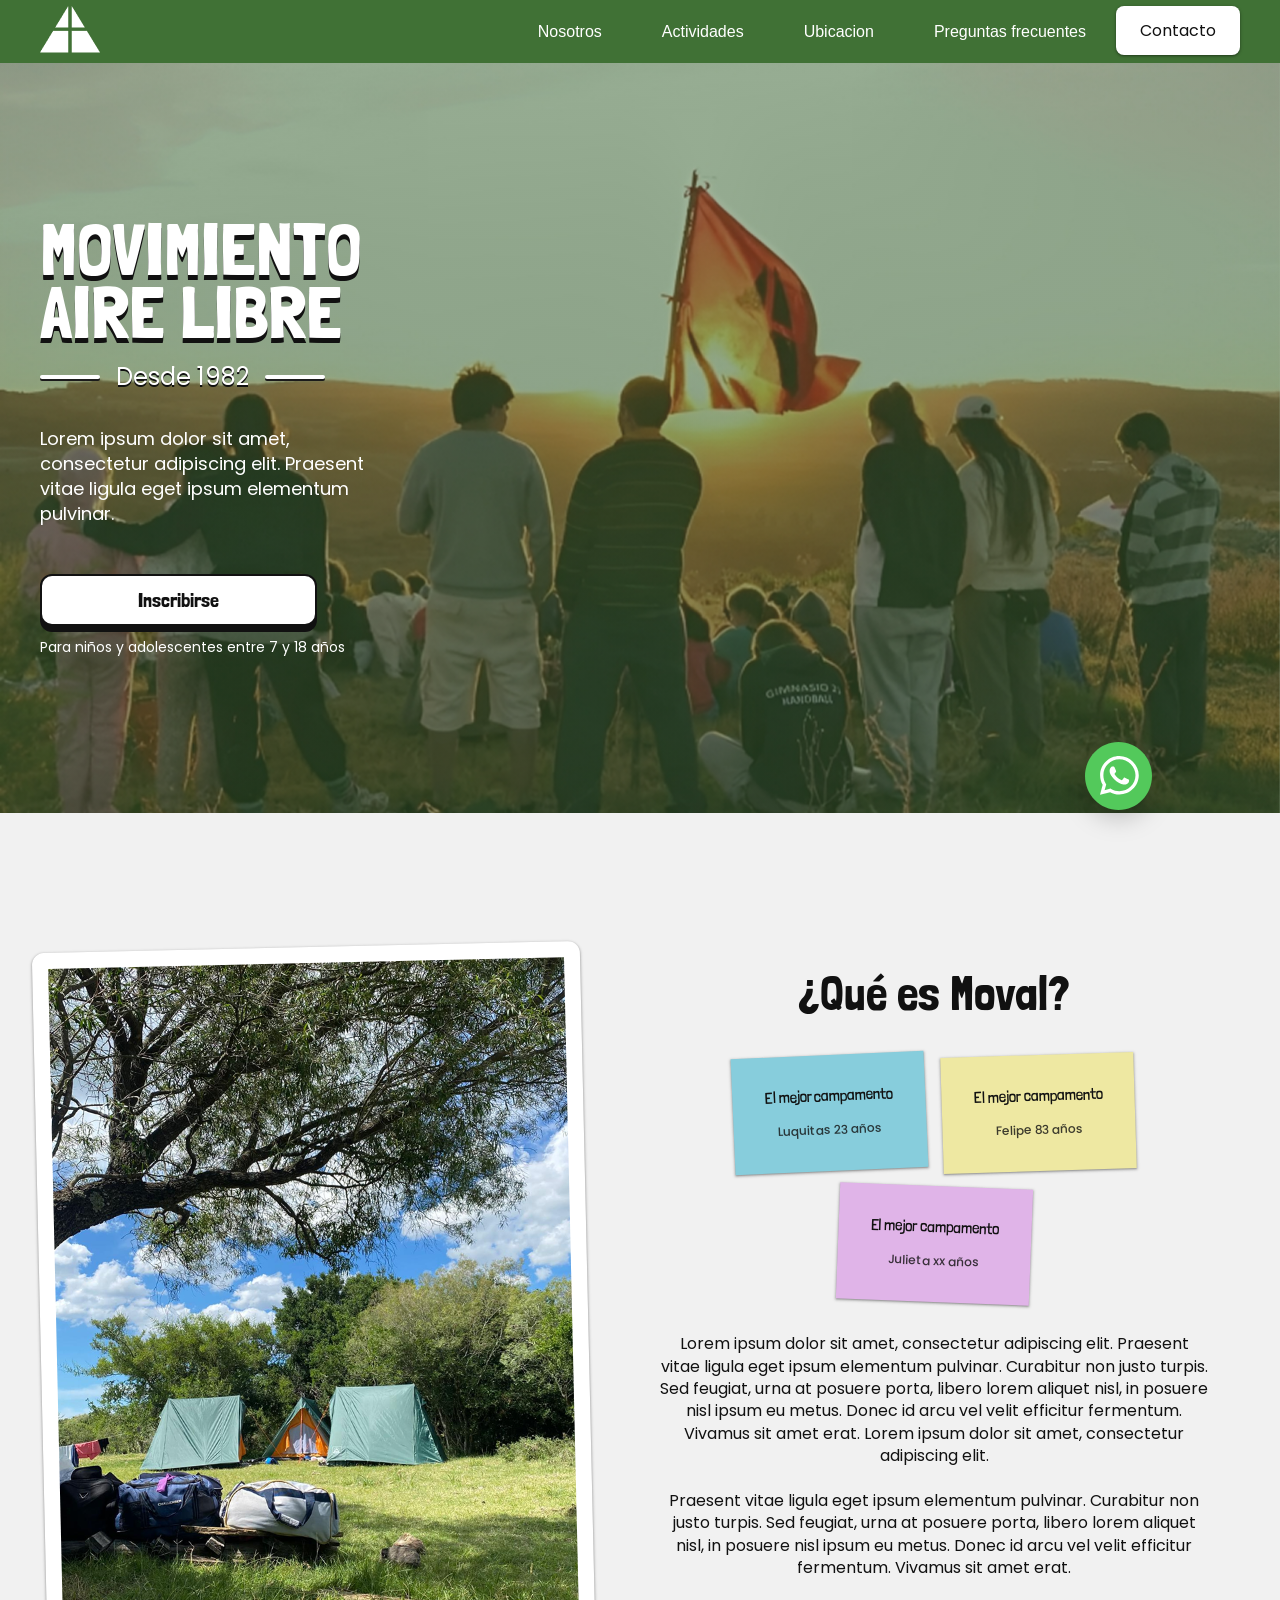
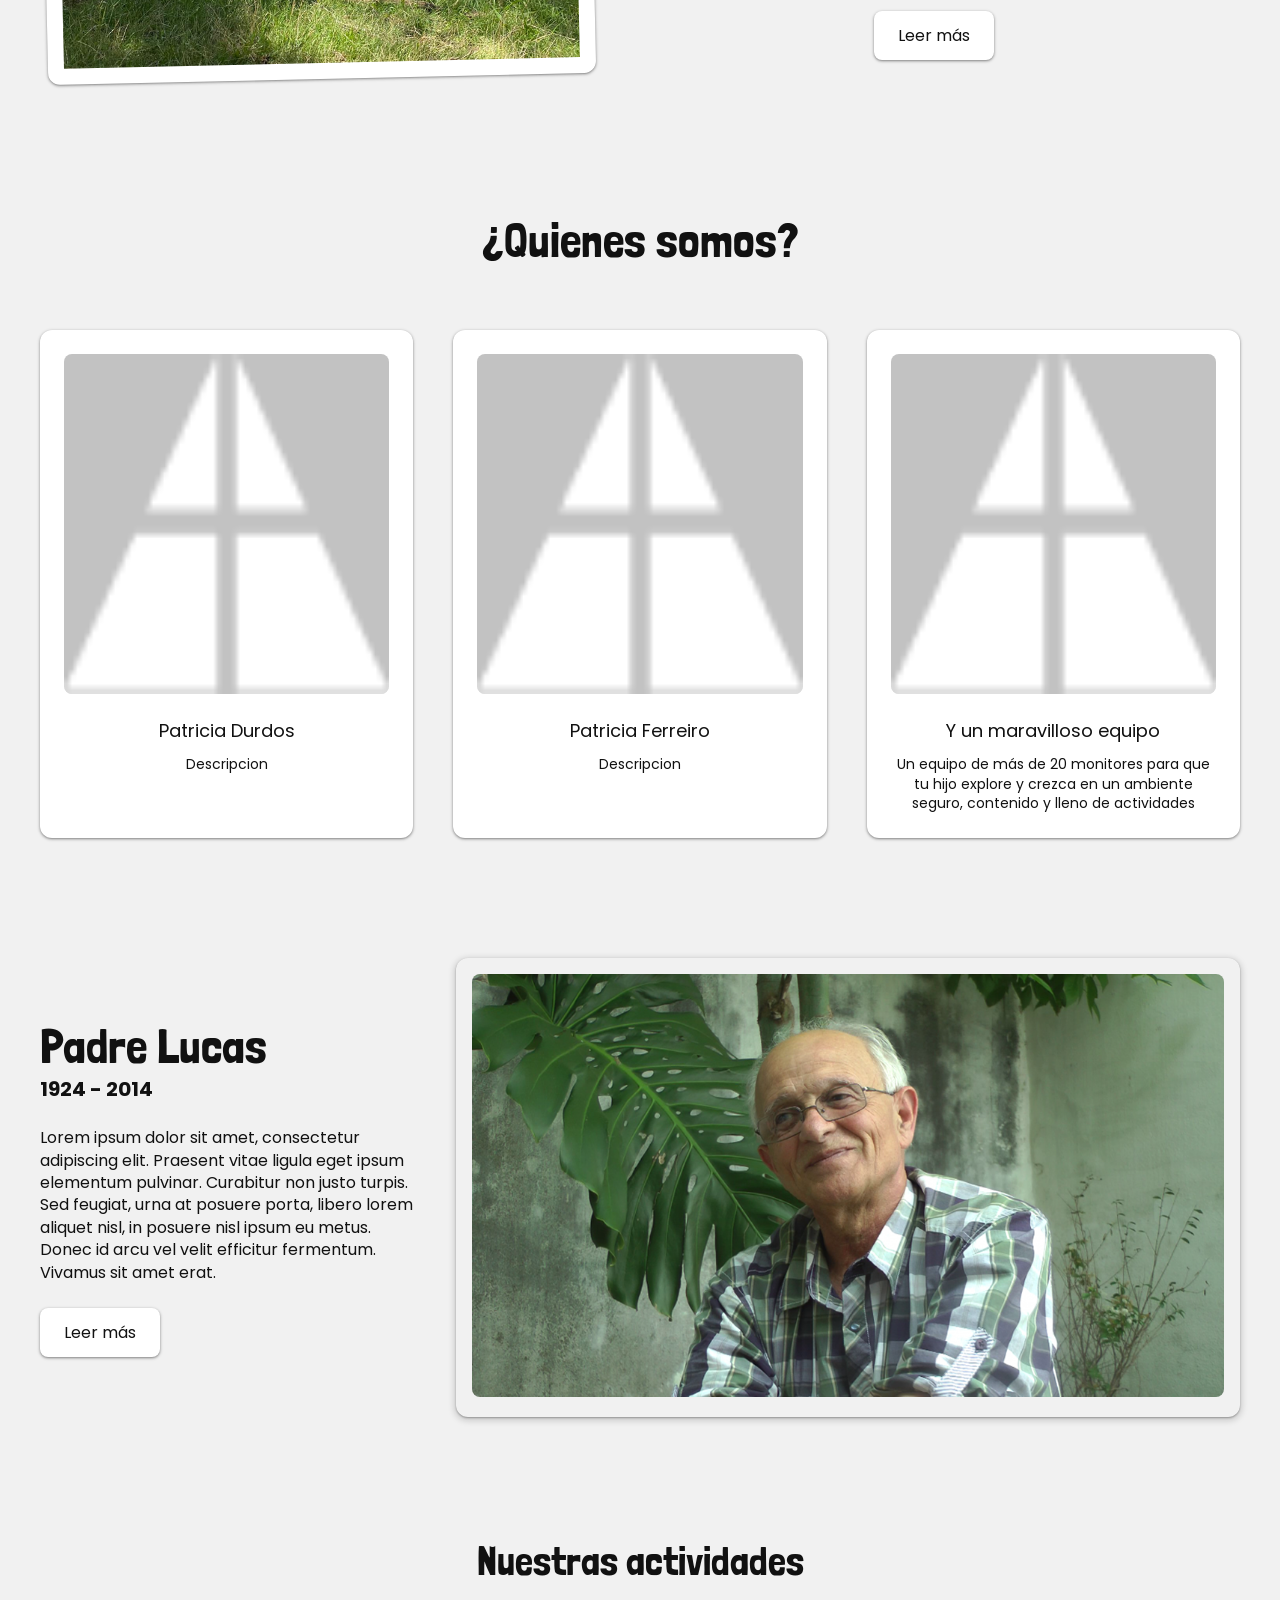
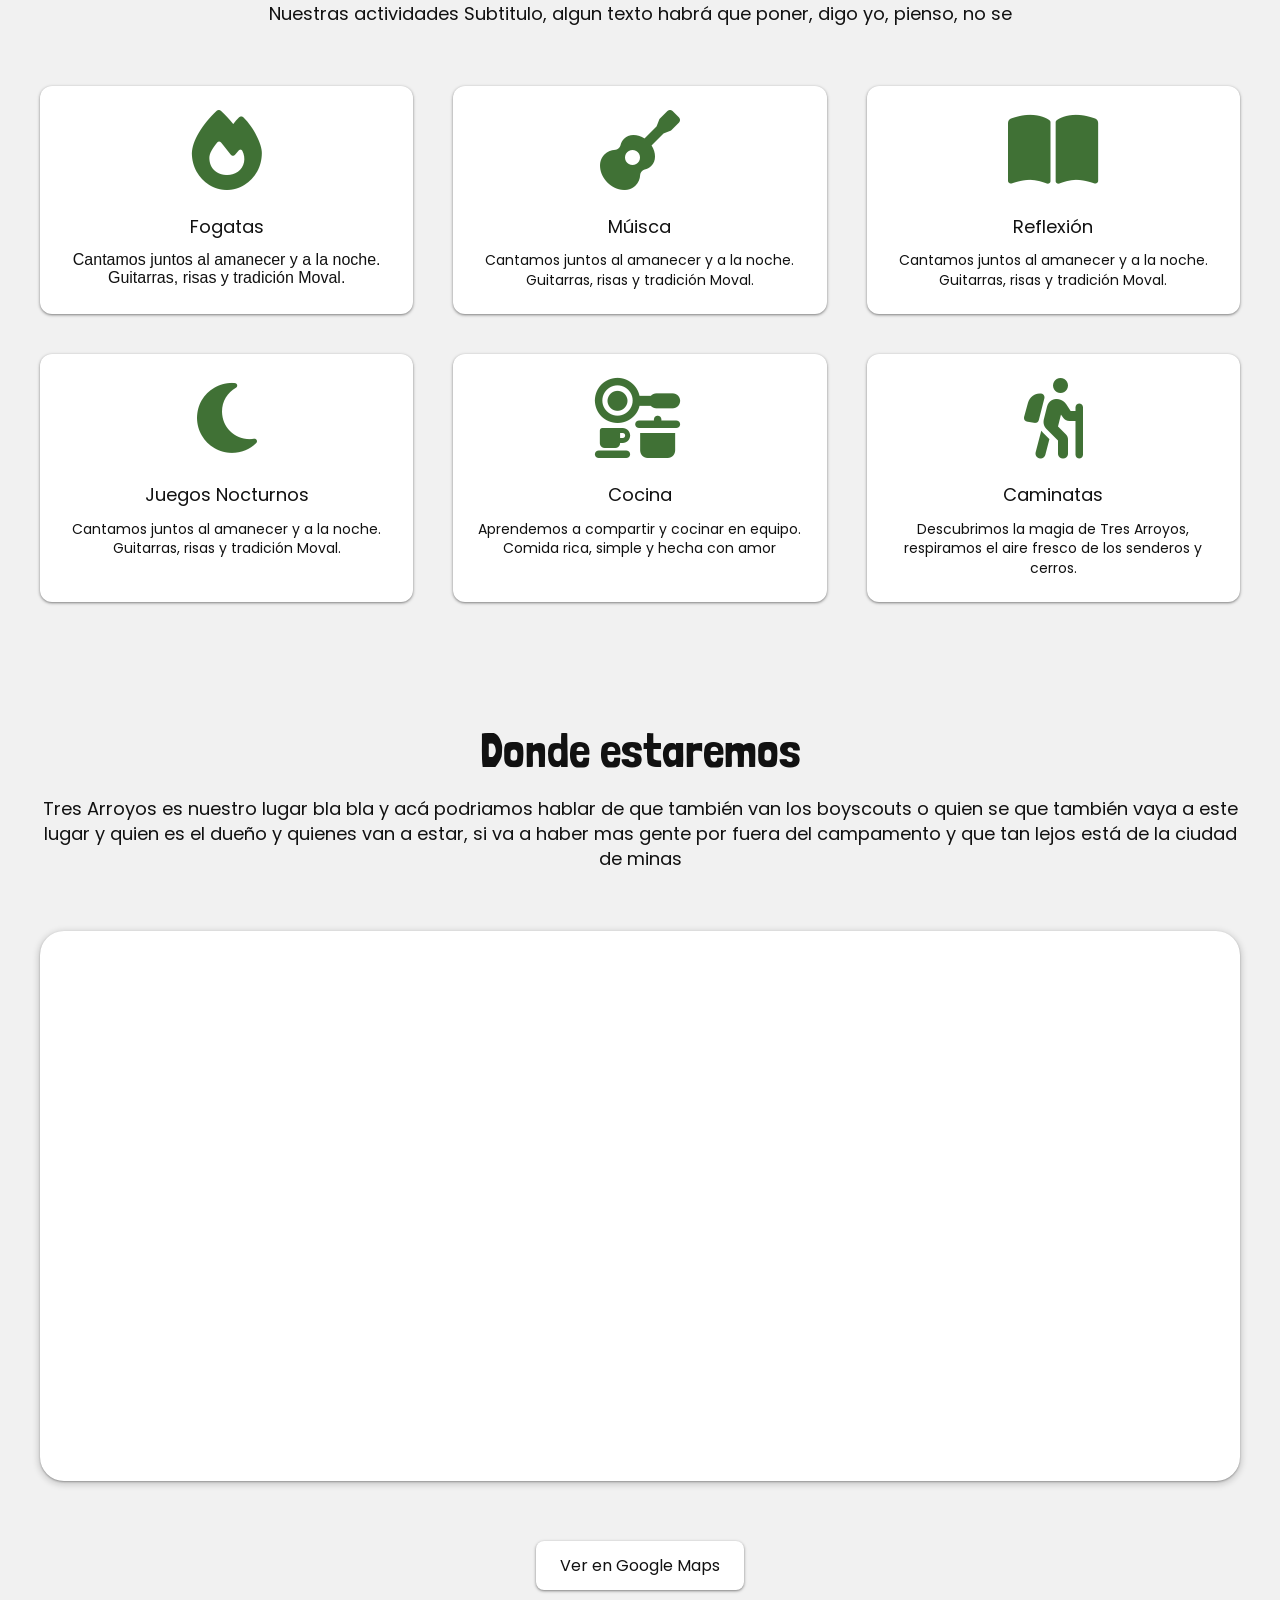
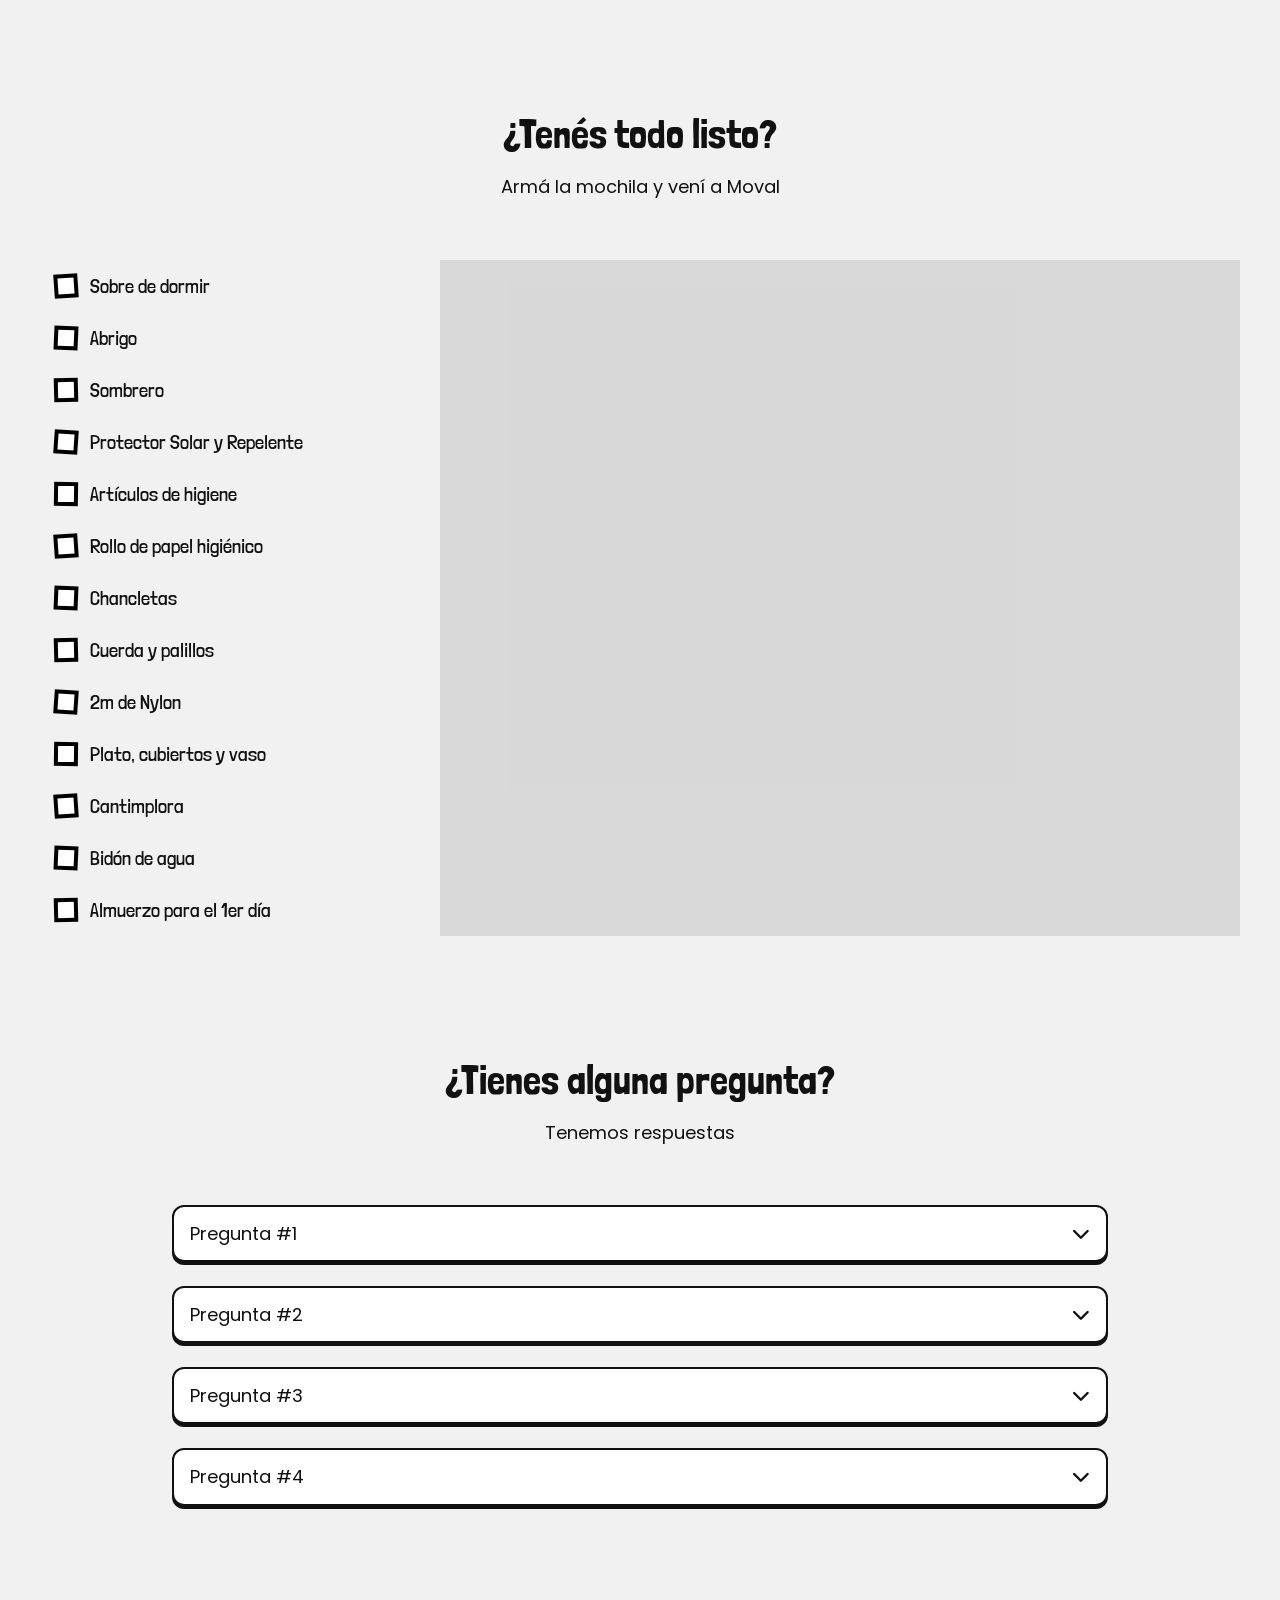
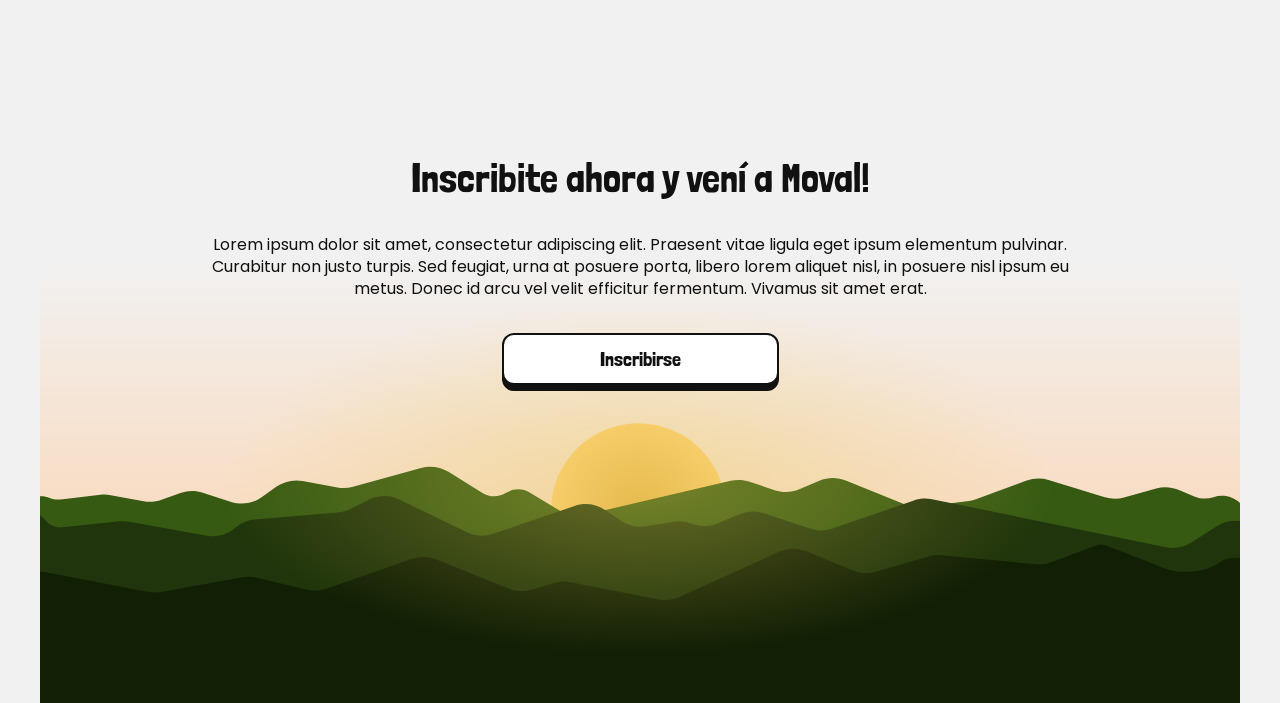
==== commit e8446147: "Fizx" ====
--- a/index.html
+++ b/index.html
@@ -17,9 +17,11 @@
       integrity="sha512-DTOQO9RWCH3ppGqcWaEA1BIZOC6xxalwEsw9c2QQeAIftl+Vegovlnee1c9QX4TctnWMn13TZye+giMm8e2LwA=="
       crossorigin="anonymous"
       referrerpolicy="no-referrer"
-    />
+    /><link rel="icon" type="image/png" href="Assets/Favico.png">
   </head>
   <body>
+    
+    <!-- Whatsapp fixedbutton -->
     <div class="sectionContentContainer">
       <svg
         id="WhatsappButton"
@@ -39,16 +41,18 @@
         />
       </svg>
     </div>
+
+    <!-- Navbar-->
     <nav>
       <ul class="sidebar">
         <li  onClick=hideSidebar() >
           <a href="#"><i class="fa-solid fa-xmark"></a></i>
         </li>
         <li>
-          <a href="#" class="typ-body">Nosotros</a>
+          <a href="#aboutSection" class="typ-body">Nosotros</a>
         </li>
         <li><a href="#" class="typ-body">Actividades</a></li>
-        <li><a href="#" class="typ-body">Ubicacion</a></li>
+        <li><a href="#" class="typ-body">Ubicación</a></li>
         <li><a href="#" class="typ-body">Preguntas frecuentes</a></li>
         <li>
           <button class="btnSecondary">Contacto</button>
@@ -56,7 +60,7 @@
       </ul>
       <ul>
         <li><img src="Assets/MovalLogo.png" alt="Moval Logo" /></li>
-        <li class="hideOnMobile" class="typ-body"><a href="#">Nosotros</a></li>
+        <li class="hideOnMobile" class="typ-body"><a href="#aboutSection">Nosotros</a></li>
         <li class="hideOnMobile" class="typ-body"><a href="#">Actividades</a></li>
         <li class="hideOnMobile" class="typ-body"><a href="#">Ubicacion</a></li>
         <li class="hideOnMobile" class="typ-body"><a href="#">Preguntas frecuentes</a></li>
@@ -105,28 +109,24 @@
         <div class="sectionAboutContent">
           <div class="divAboutLeft">
             <div class="imageCard">
-              <img src="Assets/LuquitasEnOlla.png" alt="About Moval" />
+              <img src="Assets/Campamento.png" alt="About Moval" />
             </div>
           </div>
 
           <div class="divAboutRight">
             <h1 class="typ-h1">¿Qué es Moval?</h1>
             <div class="divAboutPostitContainer">
-              <!-- post-its -->
-
-              <div class="divAboutPostitContainer">
-                <div class="divAboutPostit postIt1">
-                  <p>El mejor campamento</p>
-                  <span>Luquitas 23 años</span>
-                </div>
-                <div class="divAboutPostit postIt2">
-                  <p>El mejor campamento</p>
-                  <span>Felipe 83 años</span>
-                </div>
-                <div class="divAboutPostit postIt3">
-                  <p>El mejor campamento</p>
-                  <span>Julieta xx años</span>
-                </div>
+              <div class="divAboutPostit postIt1">
+                <p>El mejor campamento</p>
+                <span>Luquitas 23 años</span>
+              </div>
+              <div class="divAboutPostit postIt2">
+                <p>El mejor campamento</p>
+                <span>Felipe 83 años</span>
+              </div>
+              <div class="divAboutPostit postIt3">
+                <p>El mejor campamento</p>
+                <span>Julieta xx años</span>
               </div>
             </div>
             <div class="divAboutTextContainer">
@@ -149,6 +149,43 @@
       </div>
     </section>
 
+    <!-- Our Team Section -->
+    <section class="ourTeamSection">
+      <div class="sectionContentContainer">
+        <h1 class="typ-h1">¿Quienes somos?</h1>
+        <div class="ourTeamCards">
+          <div class="ourTeamCard">
+            <img src="Assets/MovalLogo.png" alt="Foto de Patricia Durdos" />
+            <div class="ourTeamCardTextContainer">
+              <p class="typ-lead">Patricia Durdos</p>
+              <p class="typ-small">Descripcion</p>
+            </div>
+          </div>
+          <div class="ourTeamCard">
+            <img src="Assets/MovalLogo.png" alt="Foto de Patricia Ferreira" />
+            <div class="ourTeamCardTextContainer">
+              <p class="typ-lead">Patricia Ferreiro</p>
+              <p class="typ-small">Descripcion</p>
+            </div>
+          </div>
+          <div class="ourTeamCard">
+            <img
+              src="Assets/MovalLogo.png"
+              alt="Foto del equipo de monitores"
+            />
+            <div class="ourTeamCardTextContainer">
+              <p class="typ-lead">Y un maravilloso equipo</p>
+              <p class="typ-small">
+                Un equipo de más de 20 monitores para que tu hijo explore y
+                crezca en un ambiente seguro, contenido y lleno de actividades
+              </p>
+            </div>
+          </div>
+        </div>
+      </div>
+    </section>
+    
+    <!-- Padre Lucas Section -->
     <section id="padreLucasSection ">
       <div class="sectionContentContainer">
         <div class="padreLucasContent">
@@ -180,41 +217,7 @@
       </div>
     </section>
 
-    <section class="ourTeamSection">
-      <div class="sectionContentContainer">
-        <h1 class="typ-h1">¿Quienes somos?</h1>
-        <div class="ourTeamCards">
-          <div class="ourTeamCard">
-            <img src="Assets/MovalLogo.png" alt="Foto de Patricia Durdos" />
-            <div class="ourTeamCardTextContainer">
-              <p class="typ-lead">Patricia Durdos</p>
-              <p class="typ-small">Descripcion</p>
-            </div>
-          </div>
-          <div class="ourTeamCard">
-            <img src="Assets/MovalLogo.png" alt="Foto de Patricia Ferreira" />
-            <div class="ourTeamCardTextContainer">
-              <p class="typ-lead">Patricia Ferreiro</p>
-              <p class="typ-small">Descripcion</p>
-            </div>
-          </div>
-          <div class="ourTeamCard">
-            <img
-              src="Assets/MovalLogo.png"
-              alt="Foto del equipo de monitores"
-            />
-            <div class="ourTeamCardTextContainer">
-              <p class="typ-lead">Y un maravilloso equipo</p>
-              <p class="typ-small">
-                Un equipo de más de 20 monitores para que tu hijo explore y
-                crezca en un ambiente seguro, contenido y lleno de actividades
-              </p>
-            </div>
-          </div>
-        </div>
-      </div>
-    </section>
-
+    <!-- Activites Section -->
     <section class="activitiesSection">
       <div class="sectionContentContainer">
         <div class="sectionTitleContainer">
@@ -230,9 +233,8 @@
               <i class="fa-solid fa-fire activityIcon"></i>
               <div class="activityCardTextContainer">
                 <p class="typ-lead">Fogatas</p>
-                <p class="body">
-                  Fuego y danzas siempre nos acompañan para alegrar nuestras
-                  noches.
+                <p class="small">
+Cantamos juntos al amanecer y a la noche. Guitarras, risas y tradición Moval.
                 </p>
               </div>
             </div>
@@ -240,14 +242,16 @@
               <i class="fa-solid fa-guitar activityIcon"></i>
               <div class="activityCardTextContainer">
                 <p class="typ-lead">Múisca</p>
-                <p class="body">Descripción</p>
+                <p class="typ-small">
+Cantamos juntos al amanecer y a la noche. Guitarras, risas y tradición Moval.</p>
               </div>
             </div>
             <div class="activityCard">
               <i class="fa-solid fa-book-open activityIcon"></i>
               <div class="activityCardTextContainer">
                 <p class="typ-lead">Reflexión</p>
-                <p class="body">Moval es un espacio para explorar emociones</p>
+                <p class="typ-small">
+Cantamos juntos al amanecer y a la noche. Guitarras, risas y tradición Moval. </p>
               </div>
             </div>
           </div>
@@ -256,23 +260,23 @@
               <i class="fa-solid fa-moon activityIcon"></i>
               <div class="activityCardTextContainer">
                 <p class="typ-lead">Juegos Nocturnos</p>
-                <p class="body">Descripción</p>
+                <p class="typ-small">
+Cantamos juntos al amanecer y a la noche. Guitarras, risas y tradición Moval. </p>
               </div>
             </div>
             <div class="activityCard">
               <i class="fa-solid fa-kitchen-set activityIcon"></i>
               <div class="activityCardTextContainer">
                 <p class="typ-lead">Cocina</p>
-                <p class="body">Descripción</p>
+                <p class="typ-small">
+Aprendemos a compartir y cocinar en equipo. Comida rica, simple y hecha con amor</p>
               </div>
             </div>
             <div class="activityCard">
               <i class="fa-solid fa-person-hiking activityIcon"></i>
               <div class="activityCardTextContainer">
                 <p class="typ-lead">Caminatas</p>
-                <p class="body">
-                  Emprendemos diversas caminatas para descubrir la belleza del
-                  campo y los cerros
+                <p class="typ-small">Descubrimos la magia de Tres Arroyos, respiramos el aire fresco de los senderos y cerros. 
                 </p>
               </div>
             </div>
@@ -281,14 +285,7 @@
       </div>
     </section>
 
-    <!-- <section id="bannerSection ">
-      <h1 class="typ-h2">Banner</h1>
-    </section> -->
-
-    <!-- <section id="facilitiesSection ">
-      <h1 class="typ-h2">Instalaciones</h1>
-    </section> -->
-
+    <!-- Map Section -->
     <section class="mapSection">
       <div class="sectionContentContainer">
         <div class="sectionTitleContainer">
@@ -323,6 +320,7 @@
       </div>
     </section>
 
+    <!-- Checlist Section -->
     <section id="checklistSection">
       <div class="sectionContentContainer">
         <div class="sectionTitleContainer">
@@ -392,6 +390,7 @@
       </div>
     </section>
 
+    <!-- FAQ Section -->
     <section id="FaqSection">
       <div class="sectionContentContainer">
         <div class="sectionTitleContainer">
@@ -427,6 +426,7 @@
       </div>
     </section>
 
+    <!-- Footer Section -->
     <section id="FooterSection">
       <div class="footerContentContainer">
         <div class="footerTextContainer">
@@ -441,6 +441,7 @@
           <a href="form" class="btnPrimary">Inscribirse</a>
         </div>
         <svg
+        class="sunrise"
           width="1500"
           viewBox="0 0 1920 714"
           fill="none"
@@ -504,6 +505,8 @@
         </svg>
       </div>
     </section>
+
+    <!-- JS  -->
     <script src="index.js"></script>
   </body>
 </html>
--- a/style.css
+++ b/style.css
@@ -384,7 +384,6 @@
   align-items: stretch;
 }
 
-/* Columnas 50 / 50 */
 .divAboutLeft,
 .divAboutRight {
   flex: 1 1 0;
@@ -417,54 +416,104 @@
   object-fit: cover;
   display: block;
 }
-
+/* Contenedor derecho (tu bloque rojo) */
 .divAboutRight {
   display: flex;
   flex-direction: column;
   justify-content: center;
   text-align: center;
   align-items: center;
-  gap: 40px;
-  width: 100%;
-}
-
+  gap: 32px;
+
+  width: 100%;
+  padding: clamp(16px, 3vw, 32px);
+
+  overflow: hidden;
+}
+
+/* Contenedor de post-its */
 .divAboutPostitContainer {
-  display: flex;
+  width: 100%;
+  max-width: 100%;
+
+  display: flex;
+  flex-wrap: wrap;
+  justify-content: center;
+  align-items: stretch;
+
+  gap: clamp(8px, 1.2vw, 16px);
+}
+
+/* Post-it base */
+.divAboutPostit {
+  display: flex;
+  flex-direction: column;
+  justify-content: center;
   gap: 16px;
-  width: 100%;
-}
-
-.divAboutPostit {
+  height: fit-content;
+  padding: clamp(10px, 2rem, 144541px);
+  flex: 1 1 1;
+  max-width: 220px;
   box-shadow: var(--shadow-m1);
-  display: flex;
-  gap: 42px;
-  flex-direction: column;
-  padding: 42px 32px;
-  width: 100%;
-}
-
+  min-width: 0;
+}
+
+/* Tipos dentro */
 .divAboutPostit p {
-  font-size: 20px;
   font-family: var(--ff-display);
   font-weight: 300;
+  font-size: clamp(16px, 1.2vw, 20px);
+  line-height: 1.1;
 }
 
 .divAboutPostit span {
-  font-size: 16px;
-  font-family: var(--ff-display);
-  font-weight: 300;
-}
+  font-family: var(--ff-body);
+  font-weight: 500;
+  font-size: clamp(11px, 0.95vw, 14px);
+  opacity: 0.8;
+}
+
+/* Colores + rotaciones suaves */
 .postIt1 {
   background-color: #87cddc;
-  transform: rotate(-4deg);
+  transform: rotate(-2.5deg);
+  transition: 200ms;
+}
+.postIt1:hover {
+  transform: rotate(6deg);
+  box-shadow: var(--shadow-m4);
 }
 .postIt2 {
-  transform: rotate(2deg);
   background-color: #eee8a2;
+  transform: rotate(-1.8deg);
+  transition: 200ms;
+}
+.postIt2:hover {
+  transform: rotate(6deg);
+  box-shadow: var(--shadow-m4);
 }
 .postIt3 {
   background-color: #e0b4e8;
-  transform: rotate(3deg);
+  transform: rotate(2.2deg);
+  transition: 200ms;
+}
+.postIt3:hover {
+  transform: rotate(-4.2deg);
+  box-shadow: var(--shadow-m4);
+}
+
+/* Ajustes extra en pantallas chicas */
+@media (max-width: 768px) {
+  .divAboutPostit {
+    flex: 1 1 clamp(150px, 45%, 220px);
+    max-width: none;
+  }
+  .sectionAboutContent {
+    display: flex;
+    flex-direction: column;
+    gap: 40px;
+    align-items: stretch;
+  }
 }
 
 /**************************************** Padre Lucas ****************************************/
@@ -722,31 +771,30 @@
 }
 
 .footerContentContainer {
+  width: 100%;
+  height: fit-content;
+  display: flex;
+  align-items: center;
+  padding: 0px 40px;
+  max-width: 1420px;
+  flex-direction: column;
+}
+.footerTextContainer {
+  transform: translateY(8rem);
+  display: flex;
+  flex-direction: column;
+  gap: 32px;
+  text-align: center;
+  align-items: center;
+  max-width: 75%;
+}
+
+.sunrise {
   background-image: linear-gradient(
     rgba(241, 241, 241, 1),
     rgba(255, 205, 161, 1)
   );
   width: 100%;
-  height: 840px;
-  display: flex;
-  align-items: center;
-  padding: 0px 40px;
-  max-width: 1420px;
-  gap: -250px;
-  flex-direction: column;
-}
-.footerTextContainer {
-  display: flex;
-  flex-direction: column;
-  gap: 32px;
-  text-align: center;
-  align-items: center;
-  max-width: 75%;
-}
-
-svg {
-  bottom: 10%;
-  position: relative;
 }
 
 /**************************************** Form ****************************************/
@@ -760,6 +808,7 @@
   box-sizing: border-box;
   width: 100%;
   padding: 0px 40px;
+  margin: 0;
 }
 
 .sectionCardStyleContainer {
@@ -814,10 +863,133 @@
   font-family: var(--ff-body);
 }
 
-.formLine input ::placeholder {
+.formLine select {
+  padding: 16px 24px;
+  flex: 1;
+  box-shadow: var(--shadow-m1);
+  border: none;
+  font-family: var(--ff-body);
 }
 .formLine p {
   margin: auto;
   height: fit-content;
   flex: 0.4;
 }
+
+.healthFieldset {
+  border: none;
+  padding: 0;
+  margin: 0;
+  width: 100%;
+}
+
+.healthFieldset legend {
+  margin-bottom: 10px;
+}
+
+/* grid responsive para los checks */
+.healthCheckboxGrid {
+  display: grid;
+  grid-template-columns: repeat(2, minmax(140px, 1fr));
+  gap: 10px 18px;
+}
+
+/* cada item */
+.healthCheck {
+  display: flex;
+  align-items: center;
+  gap: 10px;
+  cursor: pointer;
+}
+
+/* checkbox simple, prolijo */
+.healthCheck input[type="checkbox"] {
+  width: 18px;
+  height: 18px;
+  accent-color: #111; /* podés cambiar por tu verde si querés */
+}
+
+/* mobile */
+@media (max-width: 520px) {
+  .healthCheckboxGrid {
+    grid-template-columns: 1fr;
+  }
+}
+
+/* desktop grande */
+@media (min-width: 1100px) {
+  .healthCheckboxGrid {
+    grid-template-columns: repeat(3, minmax(160px, 1fr));
+  }
+}
+
+.formTableBlock {
+  display: flex;
+  flex-direction: column;
+  gap: 12px;
+  margin-top: 8px;
+}
+
+/* Wrapper para responsivo */
+.formTableWrap {
+  width: 100%;
+  overflow-x: auto;
+  border-radius: 16px;
+  box-shadow: var(--shadow-m1);
+  background: #fff;
+}
+
+/* Tabla base */
+.formTable {
+  width: 100%;
+  min-width: 520px; /* fuerza scroll suave en mobile */
+  border-collapse: collapse;
+}
+
+/* Header */
+.formTable thead th {
+  text-align: left;
+  padding: 14px 16px;
+  background: #fafafa;
+  border-bottom: 1px solid rgba(0, 0, 0, 0.08);
+}
+
+/* Celdas */
+.formTable td {
+  padding: 10px 12px;
+  border-bottom: 1px solid rgba(0, 0, 0, 0.06);
+}
+
+/* Última fila sin línea fuerte */
+.formTable tbody tr:last-child td {
+  border-bottom: none;
+}
+
+/* Inputs dentro de celdas */
+.tableInput {
+  width: 100%;
+  padding: 12px 14px;
+  border: none;
+  outline: none;
+  background: transparent;
+  font-family: var(--ff-body);
+  box-shadow: none; /* evita dobles sombras */
+}
+
+/* Separador vertical suave entre columnas */
+.formTable thead th + th,
+.formTable td + td {
+  border-left: 1px solid rgba(0, 0, 0, 0.06);
+}
+
+/* Hint */
+.tableHint {
+  opacity: 0.65;
+}
+
+/* Ajustes en pantallas grandes */
+@media (min-width: 900px) {
+  .formTable {
+    min-width: 0;
+  }
+}
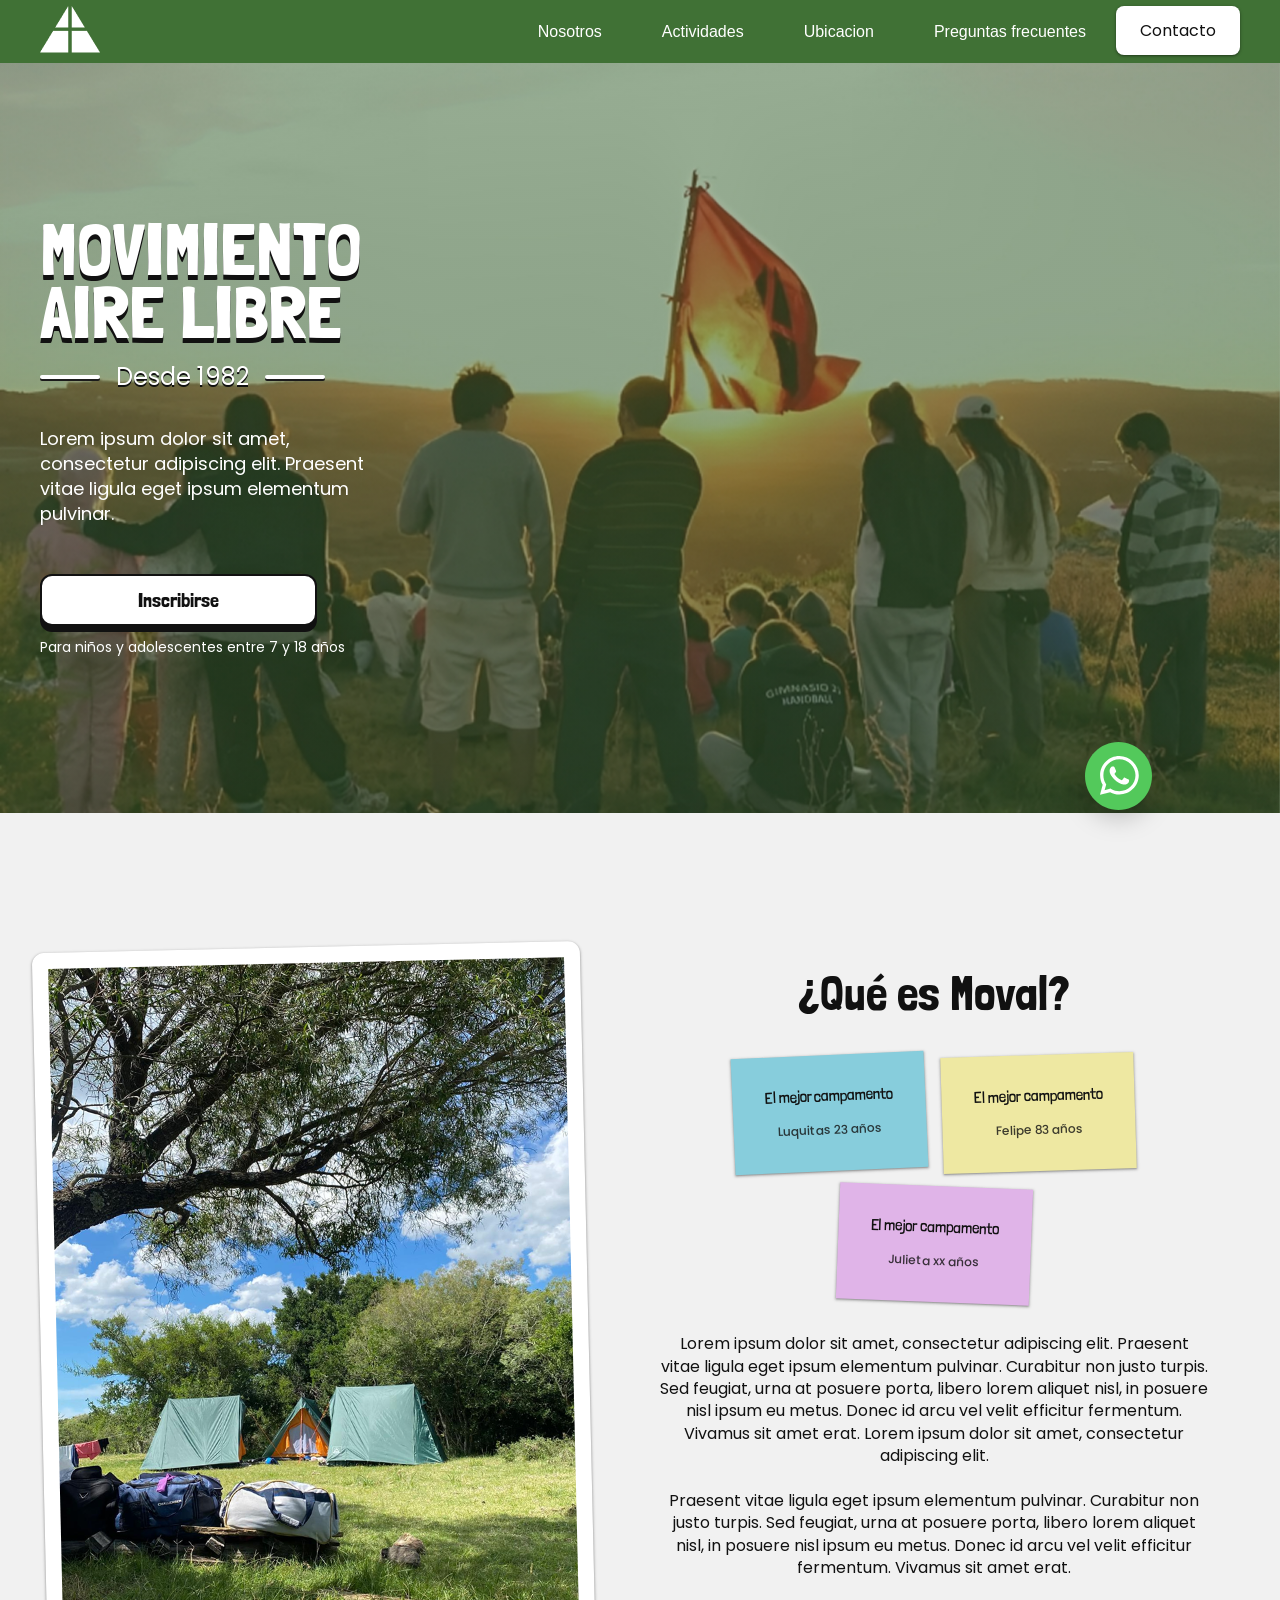
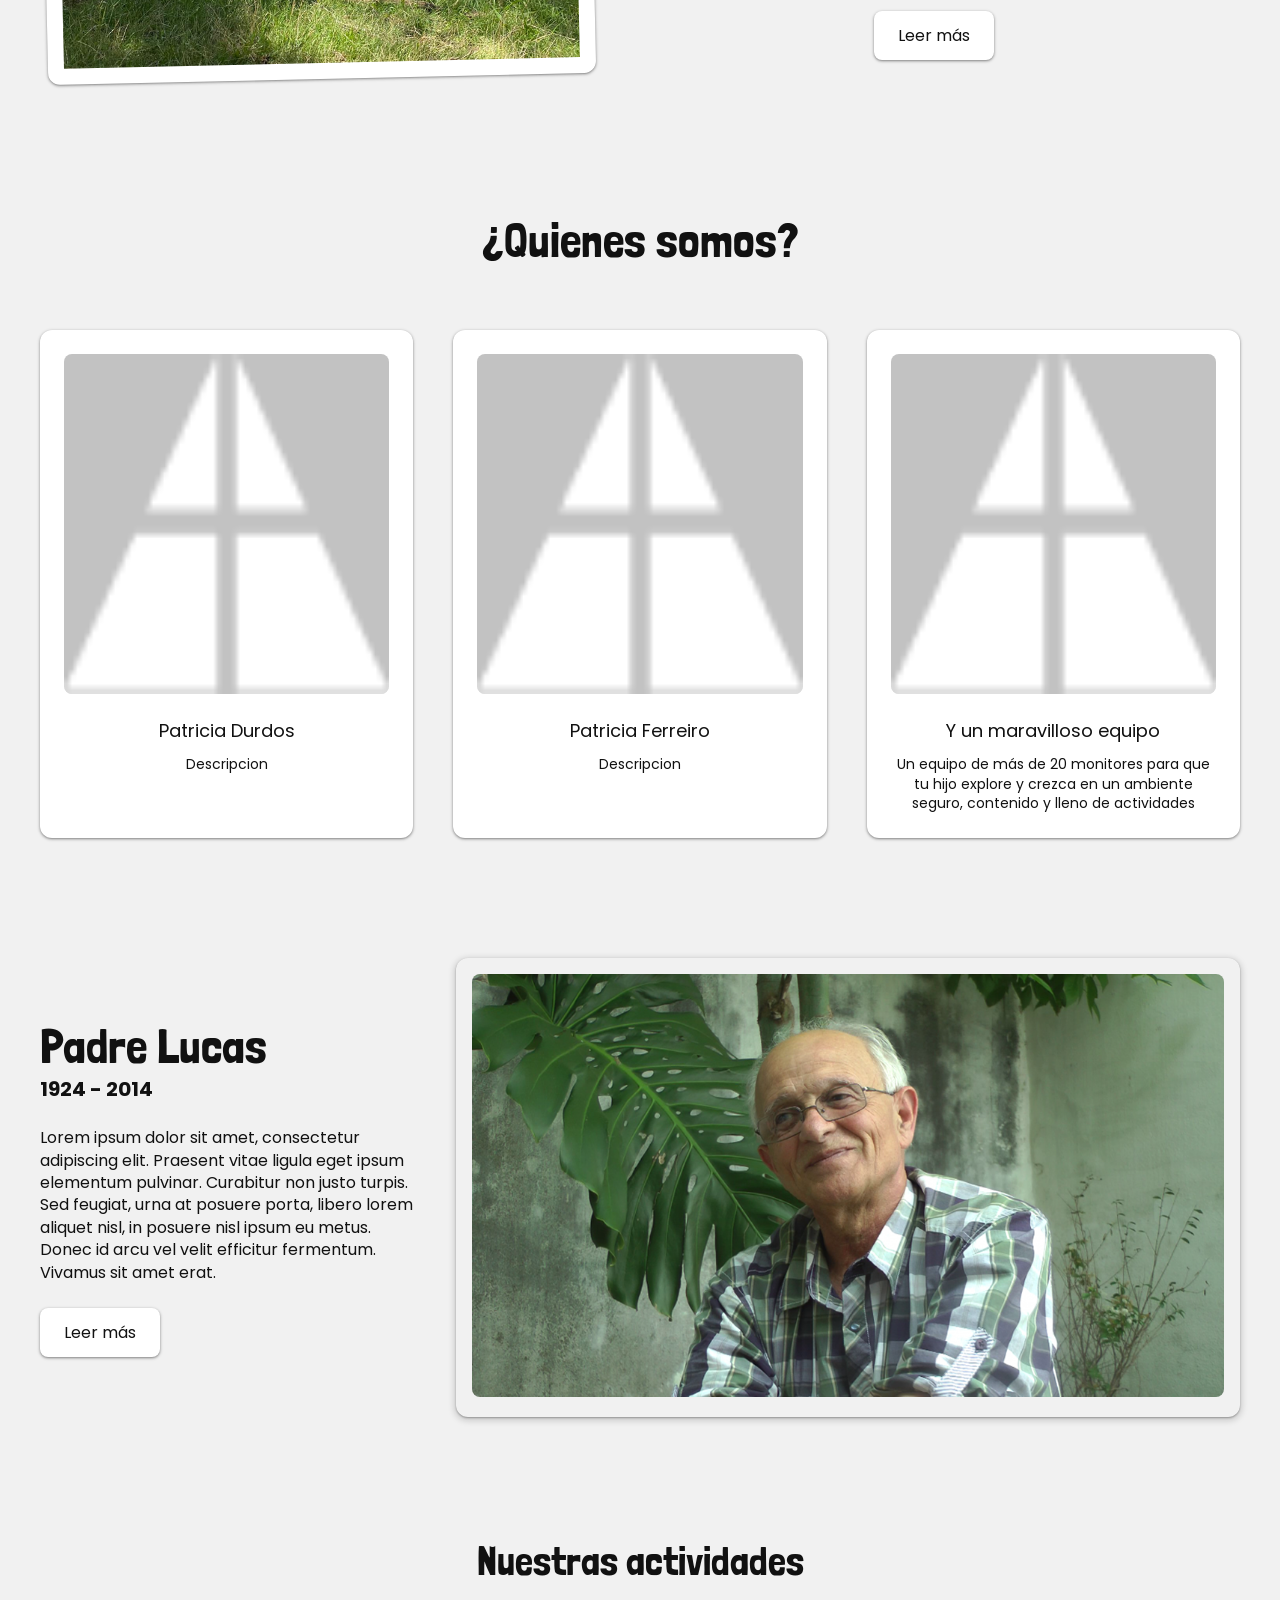
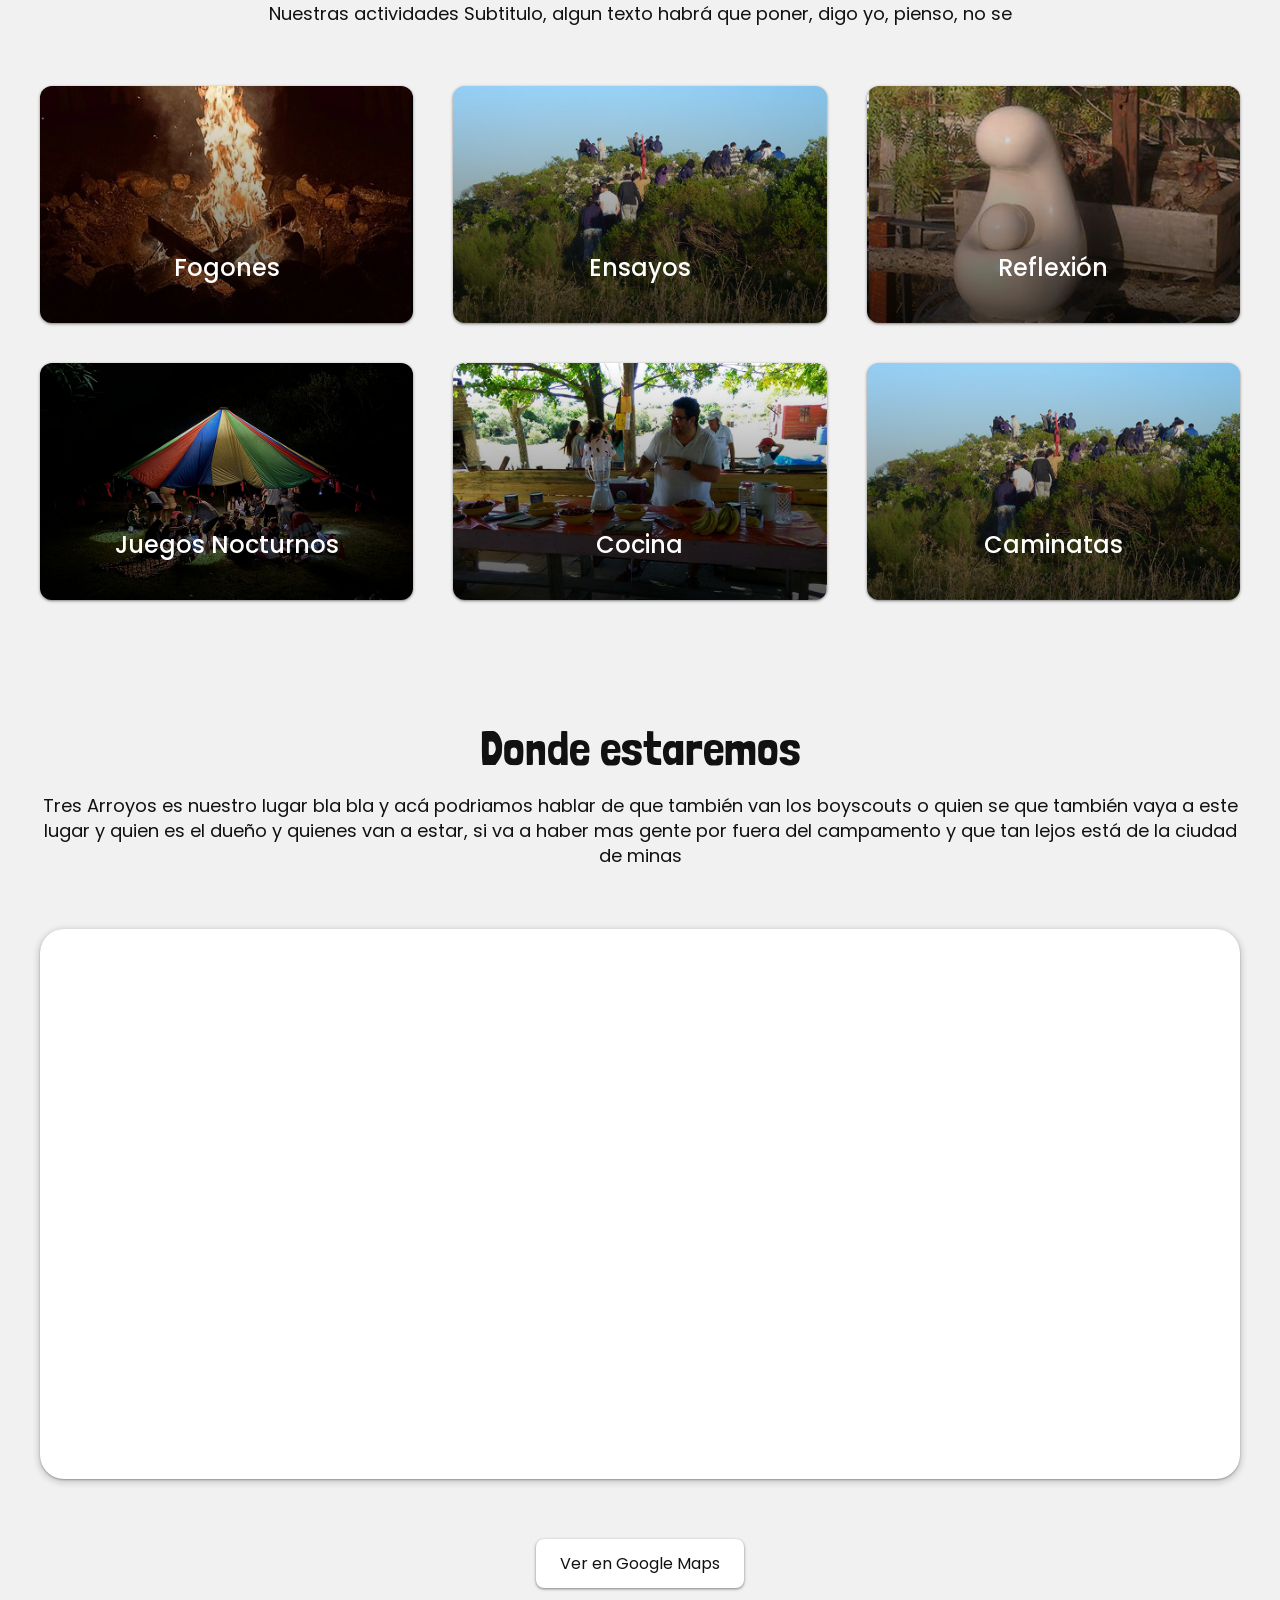
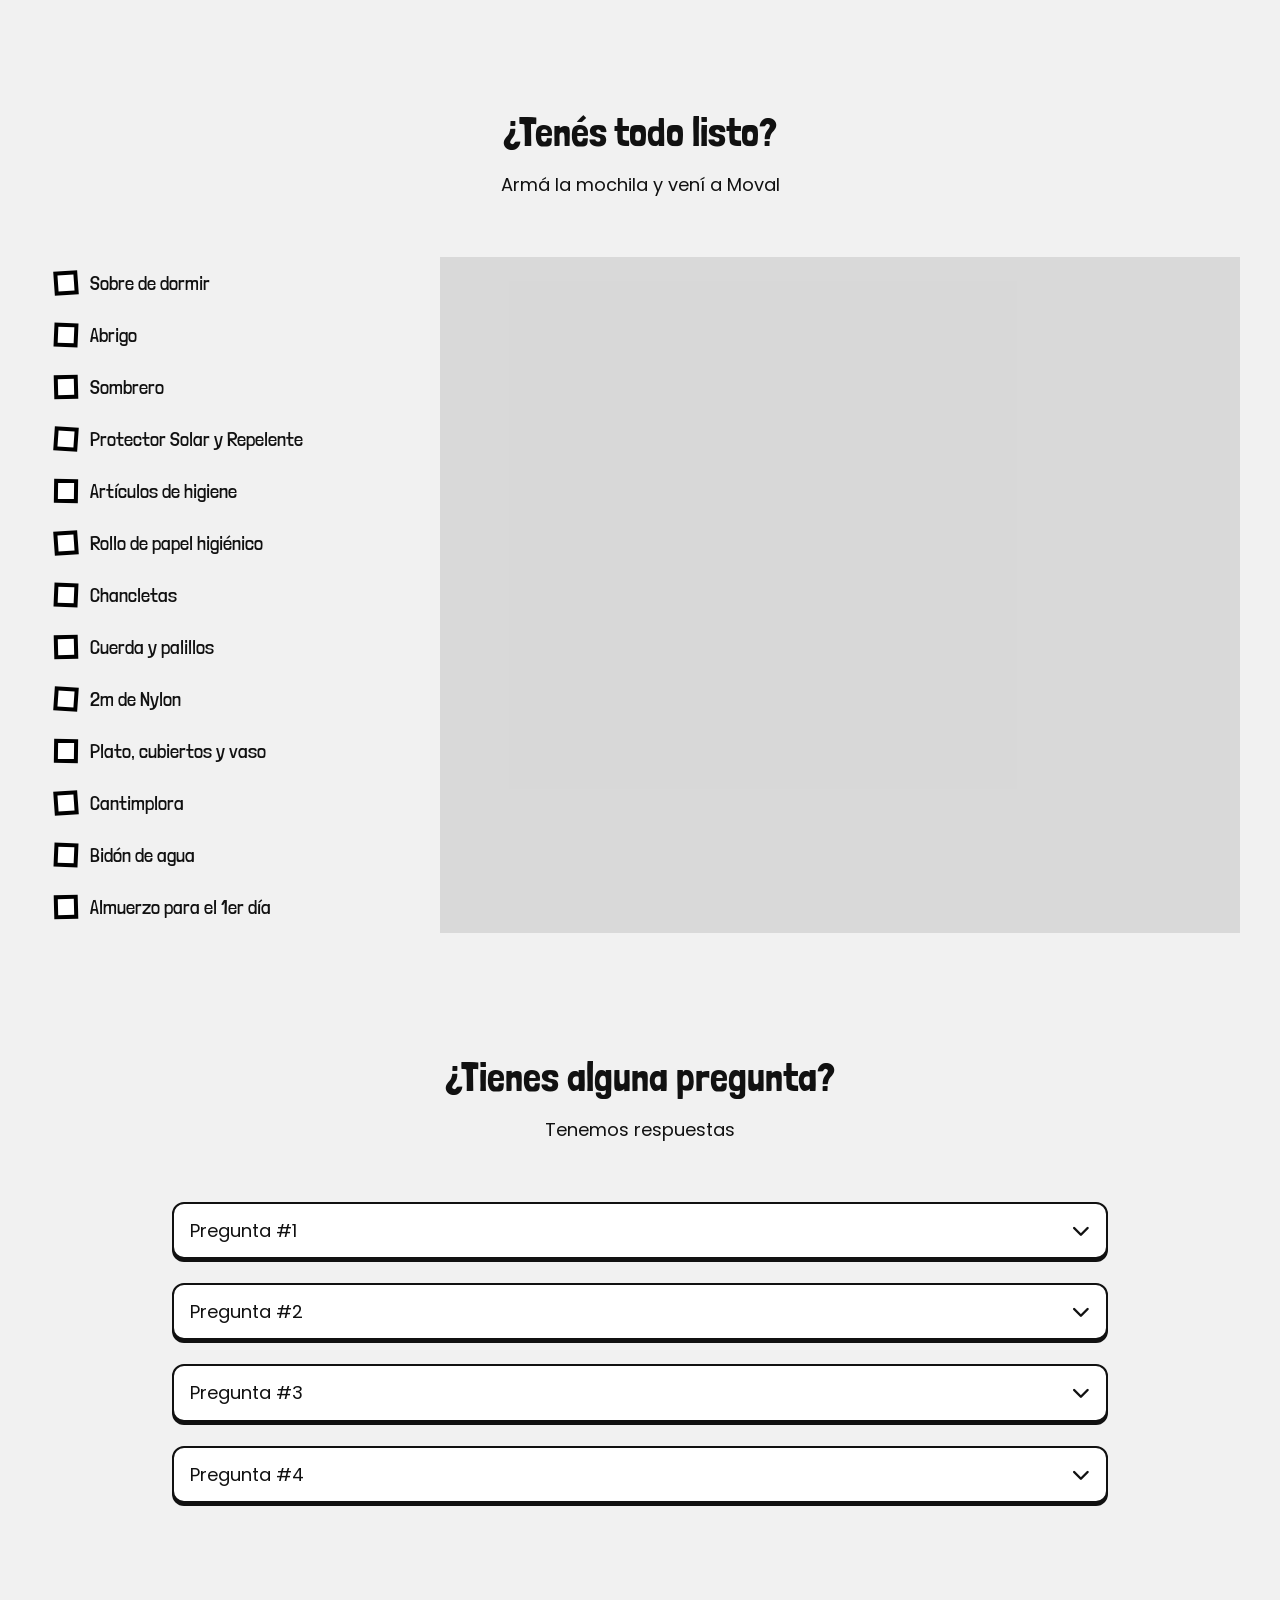
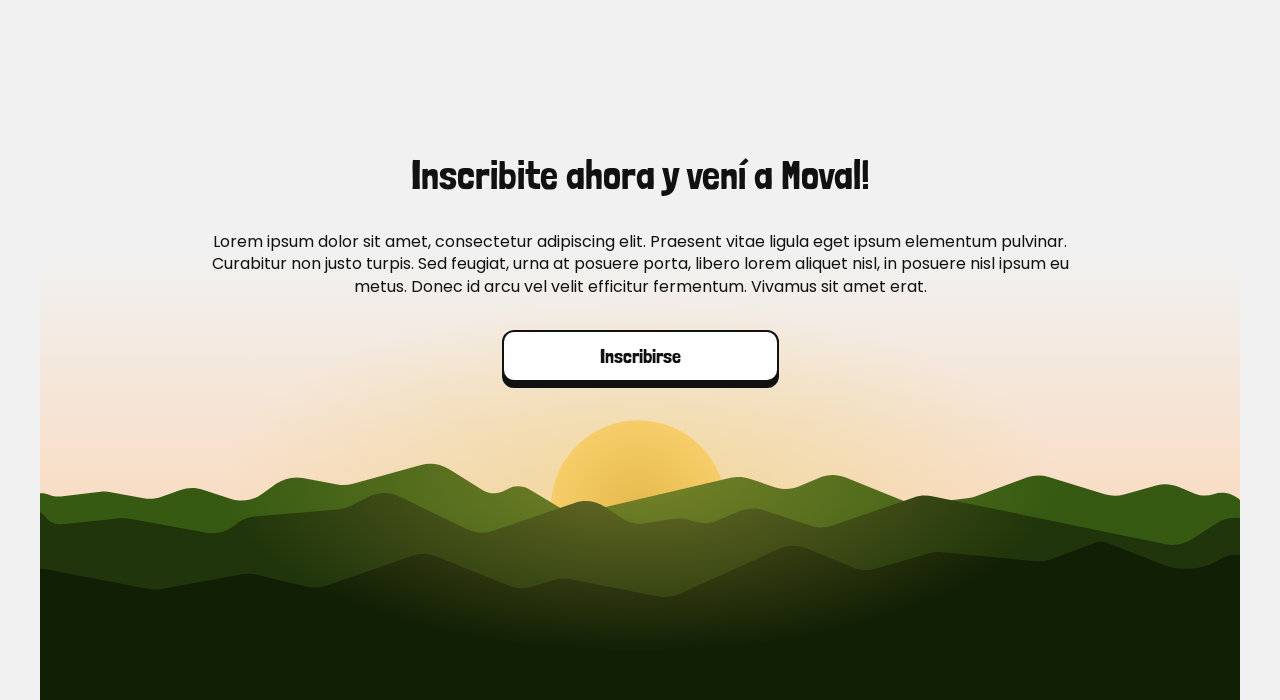
==== commit b9032705: "Activities Photos" ====
--- a/index.html
+++ b/index.html
@@ -229,55 +229,25 @@
         </div>
         <div class="activitiesGrid">
           <div class="activitiesRow">
-            <div class="activityCard">
-              <i class="fa-solid fa-fire activityIcon"></i>
-              <div class="activityCardTextContainer">
-                <p class="typ-lead">Fogatas</p>
-                <p class="small">
-Cantamos juntos al amanecer y a la noche. Guitarras, risas y tradición Moval.
-                </p>
-              </div>
-            </div>
-            <div class="activityCard">
-              <i class="fa-solid fa-guitar activityIcon"></i>
-              <div class="activityCardTextContainer">
-                <p class="typ-lead">Múisca</p>
-                <p class="typ-small">
-Cantamos juntos al amanecer y a la noche. Guitarras, risas y tradición Moval.</p>
-              </div>
-            </div>
-            <div class="activityCard">
-              <i class="fa-solid fa-book-open activityIcon"></i>
-              <div class="activityCardTextContainer">
-                <p class="typ-lead">Reflexión</p>
-                <p class="typ-small">
-Cantamos juntos al amanecer y a la noche. Guitarras, risas y tradición Moval. </p>
-              </div>
+            <div class="activityCard activityFogones">
+              <p class="typ-subtitle-1">Fogones</p>
+            </div>
+            <div class="activityCard activityEnsayos">
+                <p class="typ-subtitle-1">Ensayos</p>
+            </div>
+            <div class="activityCard activityReflexion">
+                <p class="typ-subtitle-1">Reflexión</p>
             </div>
           </div>
           <div class="activitiesRow">
-            <div class="activityCard">
-              <i class="fa-solid fa-moon activityIcon"></i>
-              <div class="activityCardTextContainer">
-                <p class="typ-lead">Juegos Nocturnos</p>
-                <p class="typ-small">
-Cantamos juntos al amanecer y a la noche. Guitarras, risas y tradición Moval. </p>
-              </div>
-            </div>
-            <div class="activityCard">
-              <i class="fa-solid fa-kitchen-set activityIcon"></i>
-              <div class="activityCardTextContainer">
-                <p class="typ-lead">Cocina</p>
-                <p class="typ-small">
-Aprendemos a compartir y cocinar en equipo. Comida rica, simple y hecha con amor</p>
-              </div>
-            </div>
-            <div class="activityCard">
-              <i class="fa-solid fa-person-hiking activityIcon"></i>
-              <div class="activityCardTextContainer">
-                <p class="typ-lead">Caminatas</p>
-                <p class="typ-small">Descubrimos la magia de Tres Arroyos, respiramos el aire fresco de los senderos y cerros. 
-                </p>
+            <div class="activityCard activityJuegosNocturnos">
+                <p class="typ-subtitle-1">Juegos Nocturnos</p>
+            </div>
+            <div class="activityCard activityCocina">
+                <p class="typ-subtitle-1">Cocina</p>
+            </div>
+            <div class="activityCard activityCaminatas">
+                <p class="typ-subtitle-1">Caminatas</p>
               </div>
             </div>
           </div>
--- a/style.css
+++ b/style.css
@@ -155,6 +155,26 @@
   text-align: center;
 }
 
+#WhatsappButton {
+  position: fixed;
+  right: 10%;
+  bottom: 10%;
+
+  z-index: 9999;
+  cursor: pointer;
+
+  filter: drop-shadow(0 8px 12px rgba(0, 0, 0, 0.2));
+  transition: transform 0.15s ease, filter 0.15s ease;
+}
+
+#WhatsappButton:hover {
+  transform: translateY(-3px);
+  filter: drop-shadow(0 12px 18px rgba(0, 0, 0, 0.25));
+}
+
+#WhatsappButton:active {
+  transform: translateY(1px);
+}
 /**************************************** Buttons ****************************************/
 
 .btnPrimary {
@@ -601,45 +621,50 @@
 }
 
 .activityCard {
-  padding: 24px;
-  display: flex;
-  flex-direction: column;
-  gap: 24px;
+  height: 10rem;
+  padding: clamp(0rem, 2.4rem, 3.4rem);
+  display: flex;
+  flex-direction: column;
   text-align: center;
   background-color: white;
   box-shadow: var(--shadow-m1);
   border-radius: 12px;
   width: 100%;
-}
-.activityIcon {
-  font-size: 80px;
-  color: var(--primary-color);
-}
-.activityCardTextContainer {
-  display: flex;
-  flex-direction: column;
-  gap: 12px;
-}
-#WhatsappButton {
-  position: fixed;
-  right: 10%;
-  bottom: 10%;
-
-  z-index: 9999;
-  cursor: pointer;
-
-  filter: drop-shadow(0 8px 12px rgba(0, 0, 0, 0.2));
-  transition: transform 0.15s ease, filter 0.15s ease;
-}
-
-#WhatsappButton:hover {
-  transform: translateY(-3px);
-  filter: drop-shadow(0 12px 18px rgba(0, 0, 0, 0.25));
-}
-
-#WhatsappButton:active {
-  transform: translateY(1px);
-}
+  background-position: center;
+  background-repeat: no-repeat;
+  background-size: cover;
+}
+
+.activityCard p {
+  margin-top: auto;
+  color: white;
+}
+
+.activityFogones {
+  background-image: linear-gradient(rgba(0, 0, 0, 0), rgba(0, 0, 0, 0.7)),
+    url("Assets/Actividad_Fogones.png");
+}
+.activityEnsayos {
+  background-image: linear-gradient(rgba(0, 0, 0, 0), rgba(0, 0, 0, 0.7)),
+    url("Assets/Actividad_Caminata.png");
+}
+.activityReflexion {
+  background-image: linear-gradient(rgba(0, 0, 0, 0), rgba(0, 0, 0, 0.7)),
+    url("Assets/Actividad_Reflexion.png");
+}
+.activityCocina {
+  background-image: linear-gradient(rgba(0, 0, 0, 0), rgba(0, 0, 0, 0.7)),
+    url("Assets/Actividad_Cocina.png");
+}
+.activityJuegosNocturnos {
+  background-image: linear-gradient(rgba(0, 0, 0, 0), rgba(0, 0, 0, 0.7)),
+    url("Assets/Actividad_Juegos_Nocturnos.png");
+}
+.activityCaminatas {
+  background-image: linear-gradient(rgba(0, 0, 0, 0), rgba(0, 0, 0, 0.7)),
+    url("Assets/Actividad_Caminata.png");
+}
+
 /**************************************** Map ****************************************/
 
 iframe {
@@ -797,104 +822,165 @@
   width: 100%;
 }
 
-/**************************************** Form ****************************************/
-#formBody {
+/******************************************************************************** Form ********************************************************************************/
+
+main {
   display: flex;
   flex-direction: column;
   gap: 64px;
-}
+  margin-top: 64px;
+}
+
+/* Sections del form */
 .listaDeCosasALlevar,
 .fichaDelAcampante {
-  box-sizing: border-box;
-  width: 100%;
-  padding: 0px 40px;
+  width: 100%;
+  padding: 0 40px;
   margin: 0;
-}
-
+  display: flex;
+  justify-content: center;
+}
+
+/* Card contenedora */
 .sectionCardStyleContainer {
-  box-sizing: border-box;
-  width: 100%;
-  height: 100%;
-  display: flex;
+  width: 100%;
+  max-width: 1420px;
   padding: 40px 75px;
-  max-width: 1420px;
-  gap: 60px;
-  flex-direction: column;
+  display: flex;
+  flex-direction: column;
+  gap: 40px;
+
   background-color: #ffffff;
   box-shadow: var(--shadow-m2);
 }
 
+/* Responsive general de la card */
+@media (max-width: 900px) {
+  .sectionCardStyleContainer {
+    padding: 28px 28px;
+  }
+}
+@media (max-width: 520px) {
+  .listaDeCosasALlevar,
+  .fichaDelAcampante {
+    padding: 0 16px;
+  }
+  .sectionCardStyleContainer {
+    padding: 22px 18px;
+  }
+}
+
+/* =========================================================
+   5) Bloque lista de cosas
+========================================================= */
 .itemsListContainer {
   width: 100%;
   display: flex;
-  gap: 128px;
-}
-
-.itemsList {
+  gap: 64px;
+  align-items: flex-start;
+}
+
+.itemsList,
+.importantContainer {
   display: flex;
   flex-direction: column;
   gap: 12px;
+  flex: 1;
 }
 
 .costo {
   display: flex;
   flex-direction: column;
   gap: 12px;
-  padding: 40px 0px;
-}
-
+  padding-top: 8px;
+}
+
+@media (max-width: 900px) {
+  .itemsListContainer {
+    flex-direction: column;
+    gap: 32px;
+  }
+}
+
+/* =========================================================
+   6) Form layout
+========================================================= */
 .form {
   display: flex;
   flex-direction: column;
+  gap: 18px;
+}
+
+/* Nueva fila ordenada para labels + controles */
+.formRow {
+  display: flex;
   gap: 20px;
-}
-.formLine {
-  justify-content: center;
-  display: flex;
-  width: 100%;
-  gap: 20px;
-}
-
-.formLine input {
+  align-items: center;
+  width: 100%;
+}
+
+/* Etiqueta */
+.formLabel {
+  flex: 0.4;
+}
+
+/* Control base (input/select) */
+.formControl {
+  flex: 1;
   padding: 16px 24px;
-  flex: 1;
+  border: none;
   box-shadow: var(--shadow-m1);
+  font-family: var(--ff-body);
+  background: #fff;
+}
+
+/* En pantallas chicas, label arriba */
+@media (max-width: 820px) {
+  .formRow {
+    flex-direction: column;
+    align-items: stretch;
+    gap: 8px;
+  }
+  .formLabel {
+    flex: 1;
+  }
+}
+
+/* Agrupación de secciones dentro del form */
+.formSection {
   border: none;
-  font-family: var(--ff-body);
-}
-
-.formLine select {
-  padding: 16px 24px;
-  flex: 1;
-  box-shadow: var(--shadow-m1);
-  border: none;
-  font-family: var(--ff-body);
-}
-.formLine p {
-  margin: auto;
-  height: fit-content;
-  flex: 0.4;
-}
-
+  padding: 0;
+  margin-top: 10px;
+
+  display: flex;
+  flex-direction: column;
+  gap: 18px;
+}
+
+.formSection > legend {
+  margin-bottom: 8px;
+}
+
+/* =========================================================
+   7) Checks de salud
+========================================================= */
 .healthFieldset {
   border: none;
   padding: 0;
-  margin: 0;
-  width: 100%;
+  margin: 6px 0 2px 0;
 }
 
 .healthFieldset legend {
   margin-bottom: 10px;
 }
 
-/* grid responsive para los checks */
+/* Grid responsive para los checks */
 .healthCheckboxGrid {
   display: grid;
-  grid-template-columns: repeat(2, minmax(140px, 1fr));
+  grid-template-columns: repeat(2, minmax(160px, 1fr));
   gap: 10px 18px;
 }
 
-/* cada item */
 .healthCheck {
   display: flex;
   align-items: center;
@@ -902,35 +988,34 @@
   cursor: pointer;
 }
 
-/* checkbox simple, prolijo */
 .healthCheck input[type="checkbox"] {
   width: 18px;
   height: 18px;
-  accent-color: #111; /* podés cambiar por tu verde si querés */
-}
-
-/* mobile */
+  accent-color: var(--grey-300);
+}
+
 @media (max-width: 520px) {
   .healthCheckboxGrid {
     grid-template-columns: 1fr;
   }
 }
 
-/* desktop grande */
 @media (min-width: 1100px) {
   .healthCheckboxGrid {
-    grid-template-columns: repeat(3, minmax(160px, 1fr));
-  }
-}
-
+    grid-template-columns: repeat(3, minmax(180px, 1fr));
+  }
+}
+
+/* =========================================================
+   8) Tabla de medicación
+========================================================= */
 .formTableBlock {
   display: flex;
   flex-direction: column;
   gap: 12px;
-  margin-top: 8px;
-}
-
-/* Wrapper para responsivo */
+  margin-top: 6px;
+}
+
 .formTableWrap {
   width: 100%;
   overflow-x: auto;
@@ -939,14 +1024,12 @@
   background: #fff;
 }
 
-/* Tabla base */
 .formTable {
   width: 100%;
-  min-width: 520px; /* fuerza scroll suave en mobile */
+  min-width: 520px;
   border-collapse: collapse;
 }
 
-/* Header */
 .formTable thead th {
   text-align: left;
   padding: 14px 16px;
@@ -954,18 +1037,20 @@
   border-bottom: 1px solid rgba(0, 0, 0, 0.08);
 }
 
-/* Celdas */
 .formTable td {
   padding: 10px 12px;
   border-bottom: 1px solid rgba(0, 0, 0, 0.06);
 }
 
-/* Última fila sin línea fuerte */
 .formTable tbody tr:last-child td {
   border-bottom: none;
 }
 
-/* Inputs dentro de celdas */
+.formTable thead th + th,
+.formTable td + td {
+  border-left: 1px solid rgba(0, 0, 0, 0.06);
+}
+
 .tableInput {
   width: 100%;
   padding: 12px 14px;
@@ -973,21 +1058,12 @@
   outline: none;
   background: transparent;
   font-family: var(--ff-body);
-  box-shadow: none; /* evita dobles sombras */
-}
-
-/* Separador vertical suave entre columnas */
-.formTable thead th + th,
-.formTable td + td {
-  border-left: 1px solid rgba(0, 0, 0, 0.06);
-}
-
-/* Hint */
+}
+
 .tableHint {
   opacity: 0.65;
 }
 
-/* Ajustes en pantallas grandes */
 @media (min-width: 900px) {
   .formTable {
     min-width: 0;
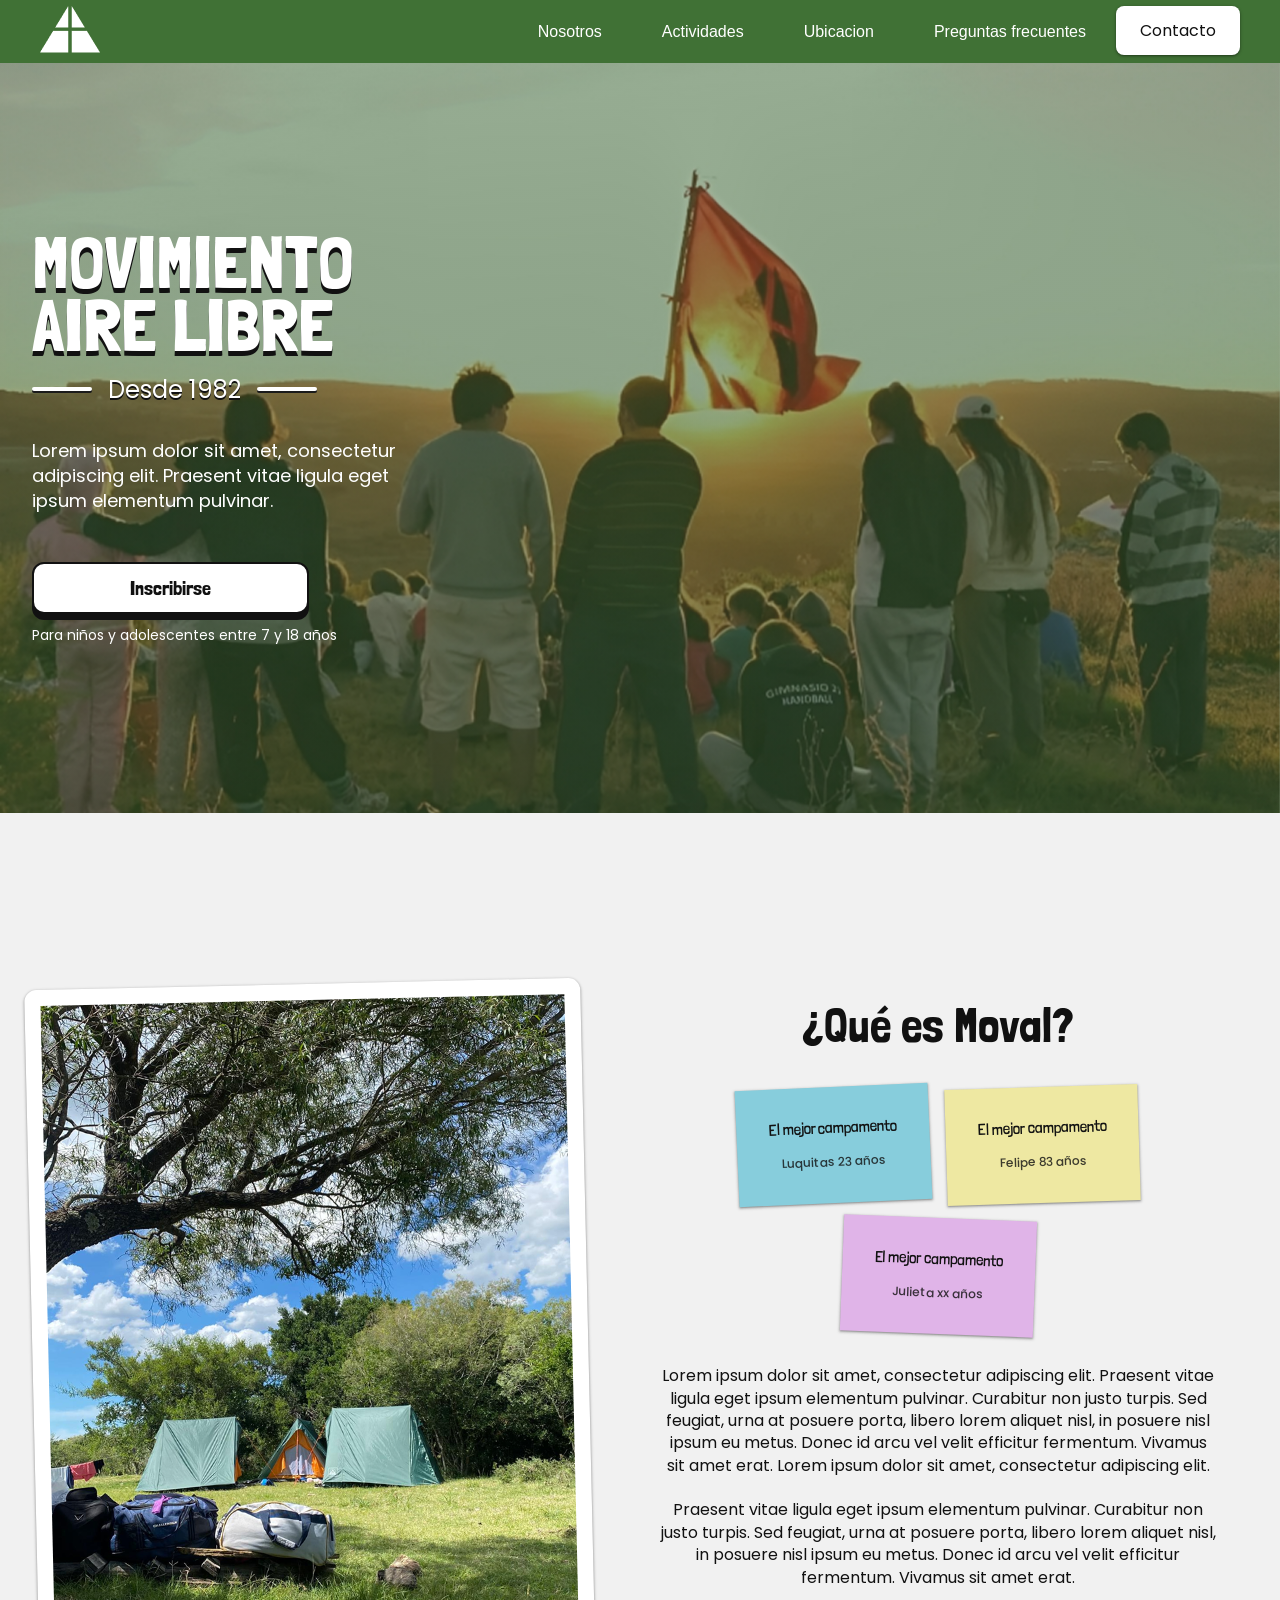
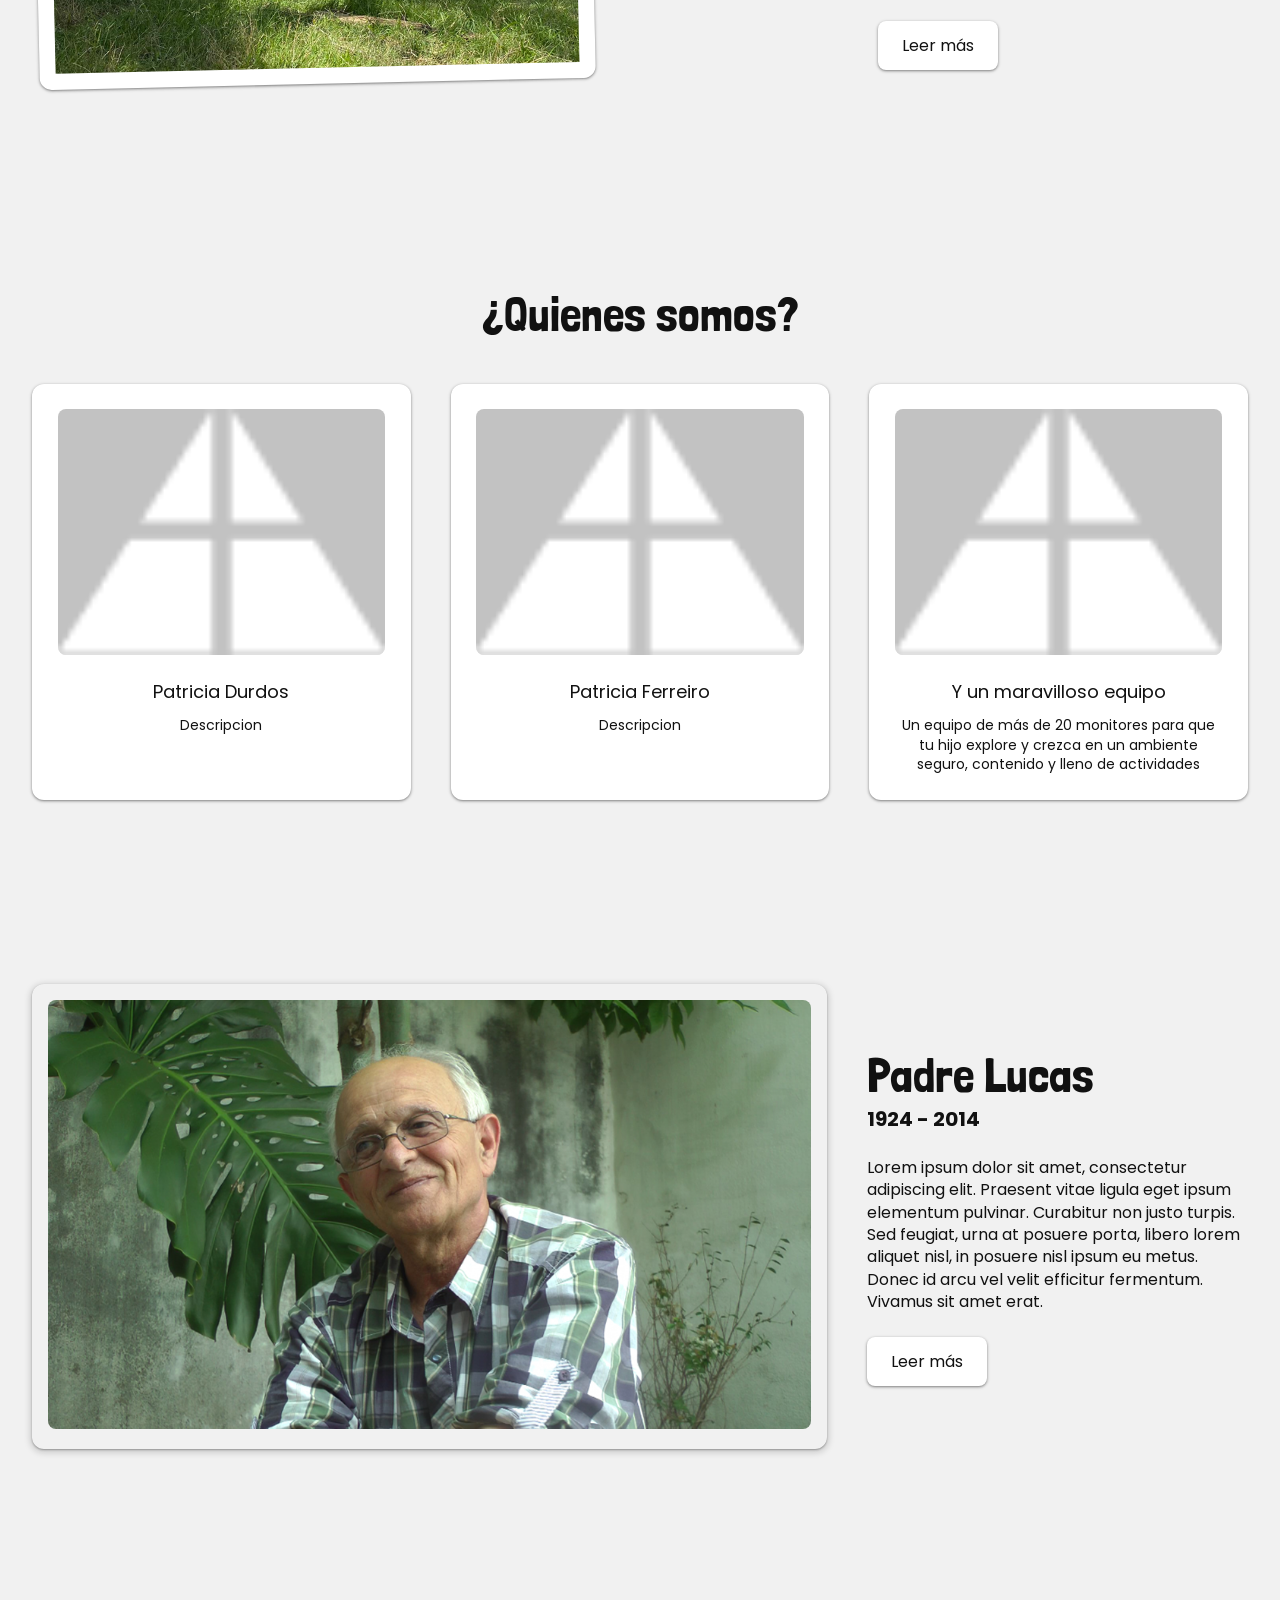
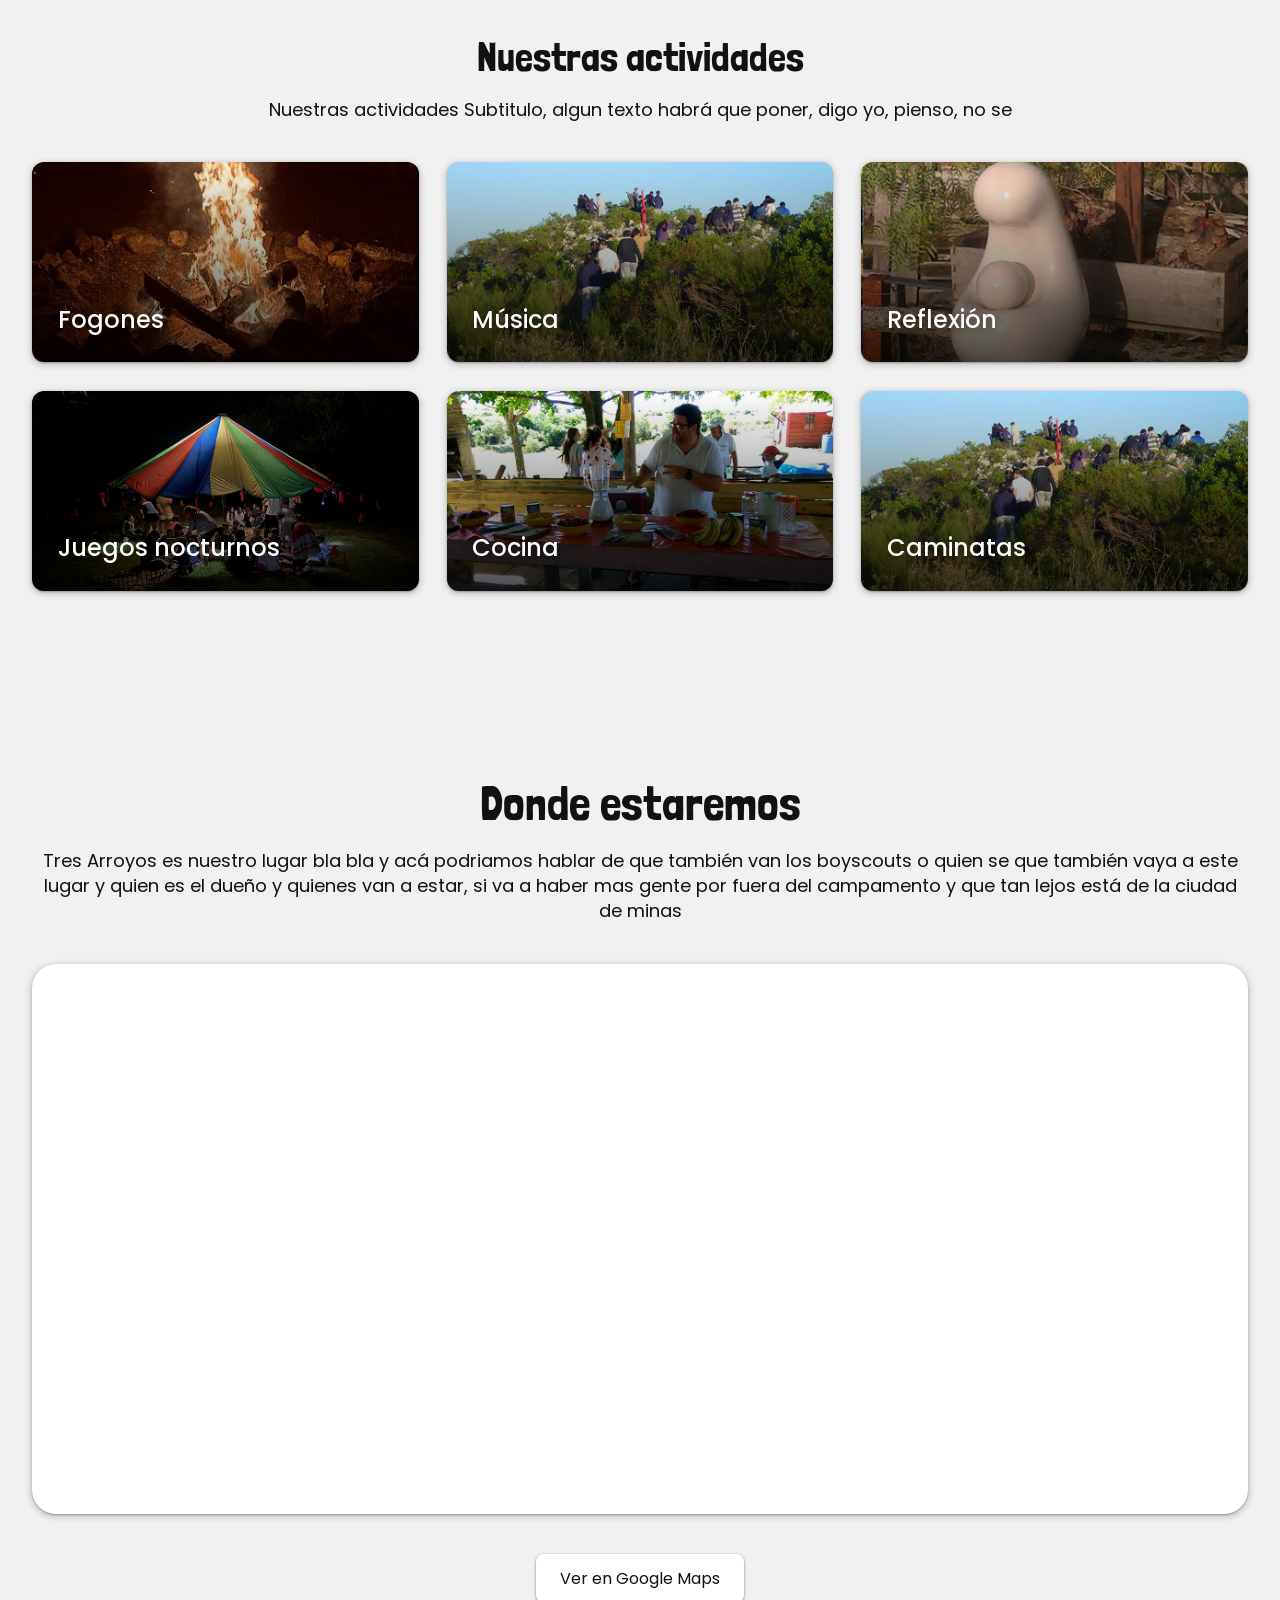
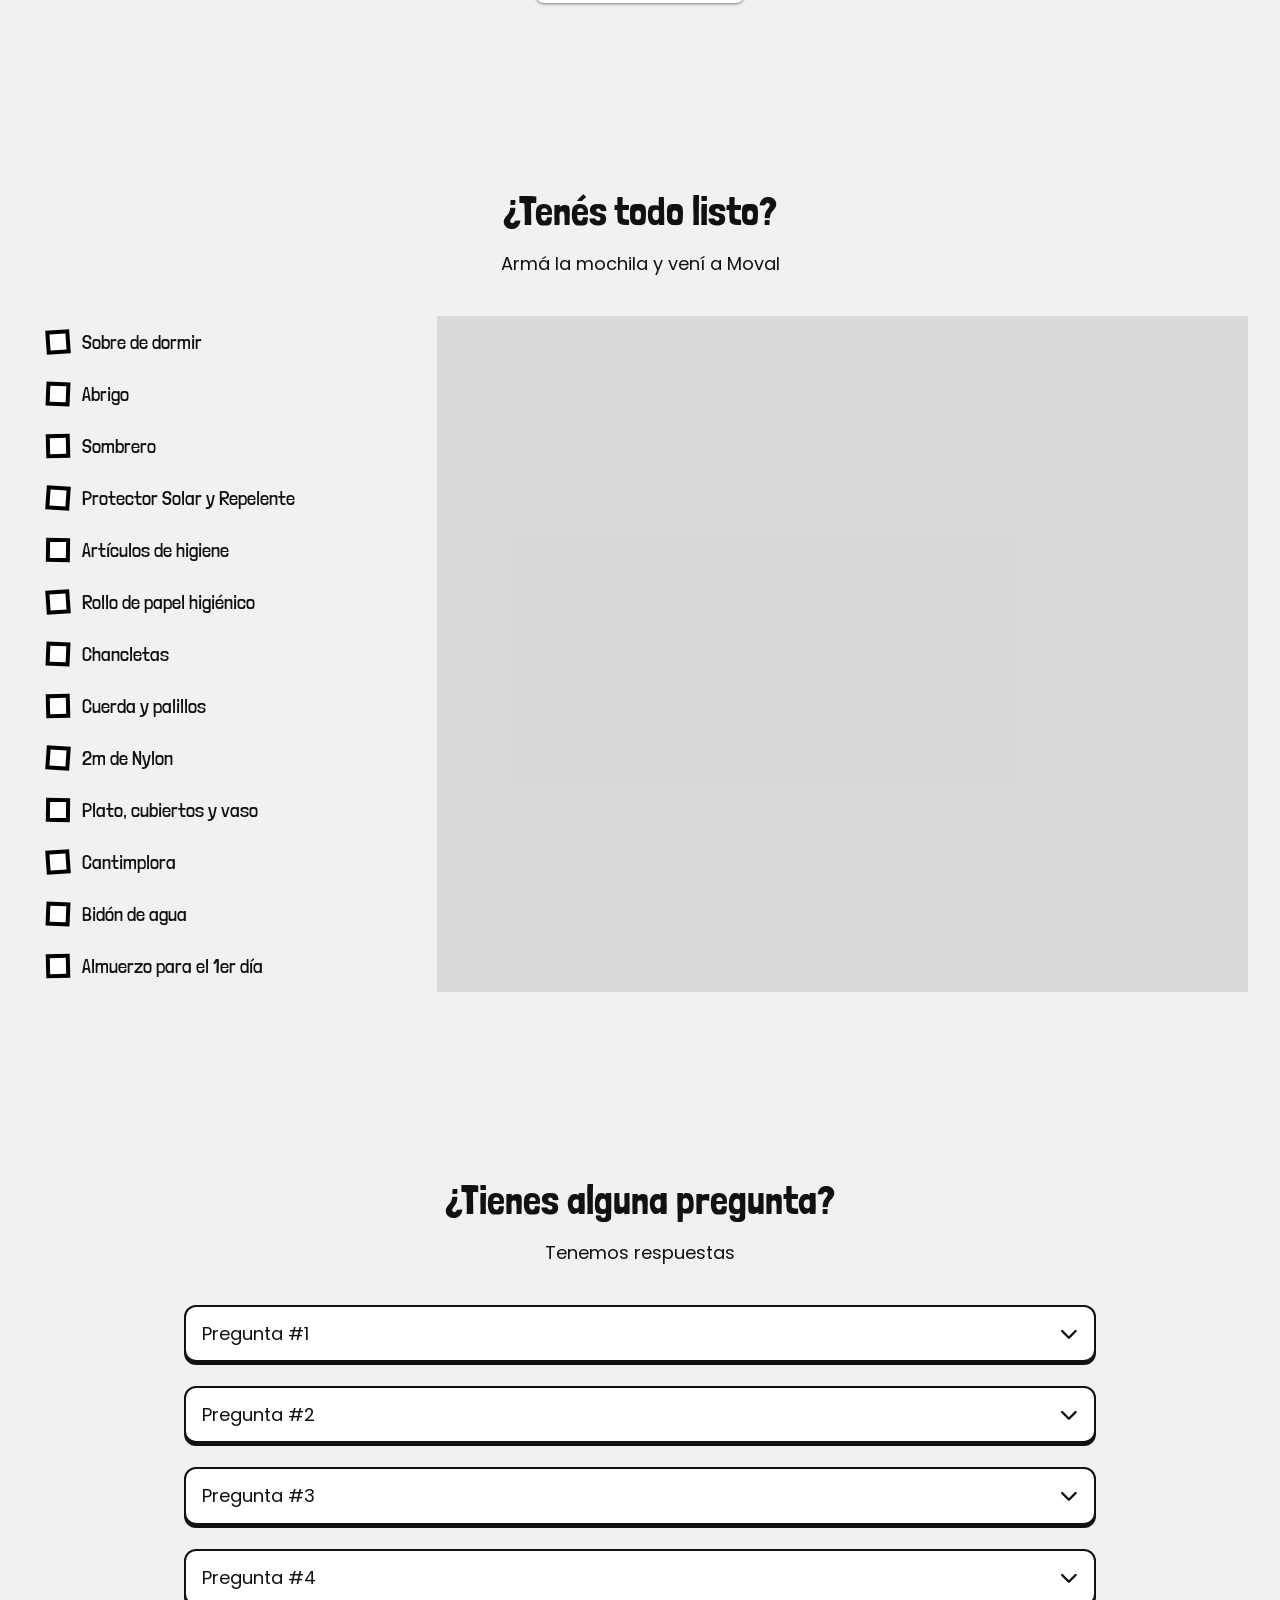
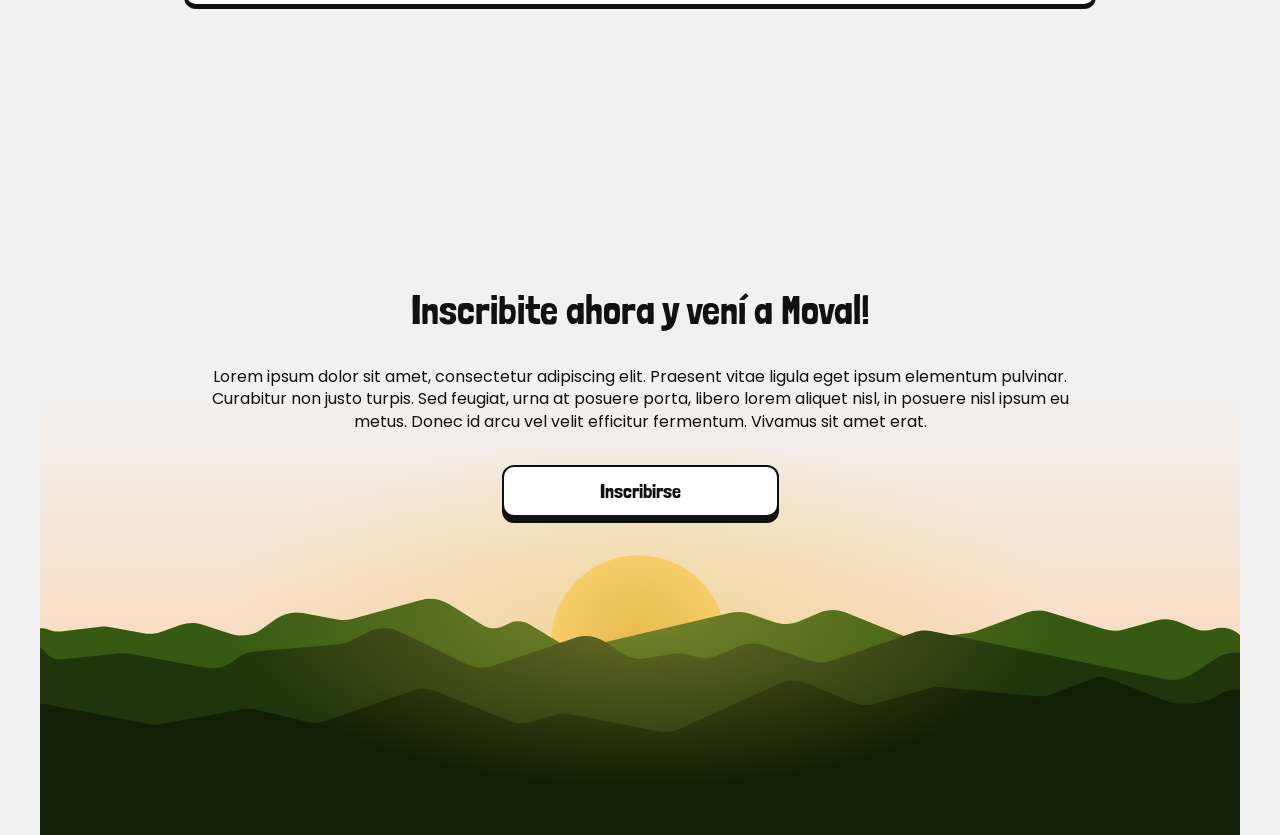
==== commit c489c3b5: "Mobile version" ====
--- a/index.html
+++ b/index.html
@@ -21,26 +21,6 @@
   </head>
   <body>
     
-    <!-- Whatsapp fixedbutton -->
-    <div class="sectionContentContainer">
-      <svg
-        id="WhatsappButton"
-        width="67"
-        height="68"
-        viewBox="0 0 67 68"
-        fill="none"
-        xmlns="http://www.w3.org/2000/svg"
-      >
-        <path
-          d="M67 34C67 52.7777 52.0015 68 33.5 68C14.9985 68 0 52.7777 0 34C0 15.2223 14.9985 0 33.5 0C52.0015 0 67 15.2223 67 34Z"
-          fill="#53C95B"
-        />
-        <path
-          d="M47.8924 19.7044C51.5279 23.3398 53.7784 28.1006 53.7784 33.2941C53.7784 43.8543 44.9494 52.5102 34.3026 52.5102C31.1 52.5102 27.9838 51.6446 25.1274 50.1731L15 52.7699L17.6833 42.8156C16.0387 39.9592 15.0866 36.6699 15.0866 33.2076C15.0866 22.6474 23.7425 13.9915 34.3026 13.9915C39.4962 13.9915 44.3435 16.0689 47.8924 19.7044ZM34.3026 49.221C43.1317 49.221 50.4892 42.0366 50.4892 33.2941C50.4892 28.9662 48.6714 24.9845 45.6419 21.9549C42.6123 18.9253 38.6306 17.2807 34.3892 17.2807C25.5602 17.2807 18.3758 24.4651 18.3758 33.2076C18.3758 36.2371 19.2414 39.1801 20.7994 41.7769L21.2322 42.3828L19.5876 48.2688L25.6468 46.6242L26.1661 46.9704C28.6763 48.4419 31.4462 49.221 34.3026 49.221ZM43.1317 37.2758C43.5645 37.5355 43.9107 37.6221 43.9972 37.8817C44.1704 38.0549 44.1704 39.007 43.7376 40.1323C43.3048 41.2575 41.4005 42.2963 40.5349 42.3828C38.9768 42.6425 37.765 42.5559 34.7354 41.171C29.8881 39.0936 26.772 34.2463 26.5123 33.9866C26.2527 33.6404 24.608 31.3898 24.608 28.9662C24.608 26.6291 25.8199 25.5038 26.2527 24.9845C26.6855 24.4651 27.2048 24.3785 27.551 24.3785C27.8107 24.3785 28.157 24.3785 28.4166 24.3785C28.7629 24.3785 29.1091 24.292 29.5419 25.2441C29.8881 26.1963 30.9268 28.5334 31.0134 28.7931C31.1 29.0527 31.1865 29.3124 31.0134 29.6586C30.1478 31.4764 29.1091 31.3898 29.6285 32.2554C31.5328 35.4581 33.3505 36.5834 36.2069 37.9683C36.6397 38.228 36.8994 38.1414 37.2457 37.8817C37.5053 37.5355 38.4575 36.4102 38.7172 35.9775C39.0634 35.4581 39.4096 35.5447 39.8424 35.7178C40.2752 35.8909 42.6123 37.0162 43.1317 37.2758Z"
-          fill="white"
-        />
-      </svg>
-    </div>
 
     <!-- Navbar-->
     <nav>
@@ -189,7 +169,9 @@
     <section id="padreLucasSection ">
       <div class="sectionContentContainer">
         <div class="padreLucasContent">
-          <div class="padreLucasTextContainer">
+          <div class="padreLucasImg">
+            <img src="Assets/PadreLucas.png" alt="Padre Lucas" />
+          </div><div class="padreLucasTextContainer">
             <div>
               <h1 class="typ-h1">Padre Lucas</h1>
               <h2 class="typ-subtitle-2">1924 - 2014</h2>
@@ -210,50 +192,48 @@
               Leer más
             </a>
           </div>
-          <div class="padreLucasImg">
-            <img src="Assets/PadreLucas.png" alt="Padre Lucas" />
-          </div>
+          
         </div>
       </div>
     </section>
 
     <!-- Activites Section -->
-    <section class="activitiesSection">
-      <div class="sectionContentContainer">
-        <div class="sectionTitleContainer">
-          <h1 class="typ-h2">Nuestras actividades</h1>
-          <p class="typ-lead">
-            Nuestras actividades Subtitulo, algun texto habrá que poner, digo
-            yo, pienso, no se
-          </p>
-        </div>
-        <div class="activitiesGrid">
-          <div class="activitiesRow">
-            <div class="activityCard activityFogones">
-              <p class="typ-subtitle-1">Fogones</p>
-            </div>
-            <div class="activityCard activityEnsayos">
-                <p class="typ-subtitle-1">Ensayos</p>
-            </div>
-            <div class="activityCard activityReflexion">
-                <p class="typ-subtitle-1">Reflexión</p>
-            </div>
-          </div>
-          <div class="activitiesRow">
-            <div class="activityCard activityJuegosNocturnos">
-                <p class="typ-subtitle-1">Juegos Nocturnos</p>
-            </div>
-            <div class="activityCard activityCocina">
-                <p class="typ-subtitle-1">Cocina</p>
-            </div>
-            <div class="activityCard activityCaminatas">
-                <p class="typ-subtitle-1">Caminatas</p>
-              </div>
-            </div>
-          </div>
-        </div>
-      </div>
-    </section>
+   <section class="activitiesSection" id="activitiesSection">
+  <div class="sectionContentContainer">
+    <header class="sectionTitleContainer">
+      <h2 class="typ-h2">Nuestras actividades</h2>
+      <p class="typ-lead">
+        Nuestras actividades Subtitulo, algun texto habrá que poner, digo yo, pienso, no se
+      </p>
+    </header>
+
+    <div class="activitiesGrid" role="list">
+      <article class="activityCard activityFogones" role="listitem">
+        <h3 class="typ-subtitle-1 activityTitle">Fogones</h3>
+      </article>
+
+      <article class="activityCard activityEnsayos" role="listitem">
+        <h3 class="typ-subtitle-1 activityTitle">Música</h3>
+      </article>
+
+      <article class="activityCard activityReflexion" role="listitem">
+        <h3 class="typ-subtitle-1 activityTitle">Reflexión</h3>
+      </article>
+
+      <article class="activityCard activityJuegosNocturnos" role="listitem">
+        <h3 class="typ-subtitle-1 activityTitle">Juegos nocturnos</h3>
+      </article>
+
+      <article class="activityCard activityCocina" role="listitem">
+        <h3 class="typ-subtitle-1 activityTitle">Cocina</h3>
+      </article>
+
+      <article class="activityCard activityCaminatas" role="listitem">
+        <h3 class="typ-subtitle-1 activityTitle">Caminatas</h3>
+      </article>
+    </div>
+  </div>
+</section>
 
     <!-- Map Section -->
     <section class="mapSection">
--- a/style.css
+++ b/style.css
@@ -2,6 +2,7 @@
   font-family: sans-serif;
   margin: 0;
   padding: 0;
+  box-sizing: border-box;
 }
 
 :root {
@@ -135,12 +136,11 @@
   display: flex;
   align-items: center;
   justify-content: center;
-  padding: 0px 40px;
+  padding: 2rem;
   max-width: 1420px;
-  gap: 60px;
-  flex-direction: column;
-}
-
+  gap: 40px;
+  flex-direction: column;
+}
 section {
   margin-bottom: 120px;
   width: 100%;
@@ -178,7 +178,6 @@
 /**************************************** Buttons ****************************************/
 
 .btnPrimary {
-  box-sizing: border-box;
   font-family: var(--ff-display);
   font-size: 20px;
   font-weight: 400;
@@ -234,7 +233,6 @@
   box-shadow: var(--shadow-m1);
 }
 nav ul {
-  box-sizing: border-box;
   padding: 6px 40px;
   margin: auto;
   max-width: 1500px;
@@ -289,7 +287,6 @@
 }
 
 .sidebar a {
-  box-sizing: border-box;
   height: 100%;
   padding: 15px 30px;
   width: 100%;
@@ -302,7 +299,7 @@
   display: none;
 }
 
-@media (max-width: 967px) {
+@media (max-width: 900px) {
   .hideOnMobile {
     display: none;
   }
@@ -445,10 +442,7 @@
   align-items: center;
   gap: 32px;
 
-  width: 100%;
   padding: clamp(16px, 3vw, 32px);
-
-  overflow: hidden;
 }
 
 /* Contenedor de post-its */
@@ -522,8 +516,7 @@
   box-shadow: var(--shadow-m4);
 }
 
-/* Ajustes extra en pantallas chicas */
-@media (max-width: 768px) {
+@media (max-width: 900px) {
   .divAboutPostit {
     flex: 1 1 clamp(150px, 45%, 220px);
     max-width: none;
@@ -531,8 +524,8 @@
   .sectionAboutContent {
     display: flex;
     flex-direction: column;
-    gap: 40px;
     align-items: stretch;
+    height: fit-content;
   }
 }
 
@@ -573,6 +566,27 @@
   gap: 24px;
 }
 
+@media (max-width: 900px) {
+  .padreLucasContent {
+    width: 100%;
+    height: 100%;
+    display: flex;
+    align-items: center;
+    justify-content: center;
+    flex-direction: column;
+  }
+
+  .padreLucasTextContainer {
+    flex: 1 1 0;
+    display: flex;
+    flex-direction: column;
+    justify-content: center;
+    text-align: left;
+    align-items: flex-start;
+    gap: 12px;
+  }
+}
+
 /**************************************** Our Team ****************************************/
 
 .ourTeamCards {
@@ -581,8 +595,16 @@
   gap: 40px;
 }
 
+@media (max-width: 900px) {
+  .ourTeamCards {
+    width: 100%;
+    display: flex;
+    gap: 20px;
+    flex-direction: column;
+  }
+}
 .ourTeamCard {
-  padding: 24px;
+  padding: 2vw;
   display: flex;
   flex-direction: column;
   text-align: center;
@@ -601,65 +623,103 @@
 }
 .ourTeamCard img {
   border-radius: 8px;
-  height: 340px;
+  aspect-ratio: 4/3;
   width: 100%;
   background-color: rgb(194, 194, 194);
 }
 
 /**************************************** Activities ****************************************/
 
+.activitiesSection {
+  width: 100%;
+}
+
 .activitiesGrid {
   width: 100%;
-  display: flex;
-  flex-direction: column;
-  gap: 40px;
-}
-
-.activitiesRow {
-  display: flex;
-  gap: 40px;
-}
+  display: grid;
+  grid-template-columns: repeat(3, minmax(0, 1fr));
+  gap: clamp(16px, 2.2vw, 40px);
+}
+
+/* Cambio principal a 2 columnas */
+@media (max-width: 900px) {
+  .activitiesGrid {
+    grid-template-columns: repeat(2, minmax(0, 1fr));
+  }
+}
+
+/* Extra opcional para celulares chicos */
+@media (max-width: 520px) {
+  .activitiesGrid {
+    grid-template-columns: 1fr;
+  }
+}
+
+/* ---------------------------------------------------------
+   Card base
+--------------------------------------------------------- */
 
 .activityCard {
-  height: 10rem;
-  padding: clamp(0rem, 2.4rem, 3.4rem);
-  display: flex;
-  flex-direction: column;
-  text-align: center;
-  background-color: white;
-  box-shadow: var(--shadow-m1);
+  position: relative;
+  width: 100%;
+  min-height: clamp(140px, 18vw, 200px);
+  padding: clamp(16px, 2vw, 28px);
+
+  display: flex;
+  align-items: flex-end;
+
   border-radius: 12px;
-  width: 100%;
+  background-color: #fff;
   background-position: center;
   background-repeat: no-repeat;
   background-size: cover;
-}
-
-.activityCard p {
-  margin-top: auto;
-  color: white;
-}
+
+  box-shadow: var(--shadow-m2);
+  transition: box-shadow 0.2s ease, transform 0.2s ease;
+}
+
+.activityCard:hover {
+  box-shadow: var(--shadow-m4);
+  transform: translateY(-2px);
+}
+
+/* Título dentro de la card */
+.activityTitle {
+  margin: 0;
+  color: #fff;
+  text-shadow: 0 2px 8px rgba(0, 0, 0, 0.45);
+}
+
+/* ---------------------------------------------------------
+   Fondos por actividad
+   Mantenible y fácil de editar
+--------------------------------------------------------- */
 
 .activityFogones {
   background-image: linear-gradient(rgba(0, 0, 0, 0), rgba(0, 0, 0, 0.7)),
     url("Assets/Actividad_Fogones.png");
 }
+
 .activityEnsayos {
   background-image: linear-gradient(rgba(0, 0, 0, 0), rgba(0, 0, 0, 0.7)),
     url("Assets/Actividad_Caminata.png");
 }
+
 .activityReflexion {
   background-image: linear-gradient(rgba(0, 0, 0, 0), rgba(0, 0, 0, 0.7)),
     url("Assets/Actividad_Reflexion.png");
 }
+
+.activityJuegosNocturnos {
+  background-image: linear-gradient(rgba(0, 0, 0, 0), rgba(0, 0, 0, 0.7)),
+    url("Assets/Actividad_Juegos_Nocturnos.png");
+}
+
 .activityCocina {
   background-image: linear-gradient(rgba(0, 0, 0, 0), rgba(0, 0, 0, 0.7)),
     url("Assets/Actividad_Cocina.png");
 }
-.activityJuegosNocturnos {
-  background-image: linear-gradient(rgba(0, 0, 0, 0), rgba(0, 0, 0, 0.7)),
-    url("Assets/Actividad_Juegos_Nocturnos.png");
-}
+
 .activityCaminatas {
   background-image: linear-gradient(rgba(0, 0, 0, 0), rgba(0, 0, 0, 0.7)),
     url("Assets/Actividad_Caminata.png");
@@ -668,7 +728,6 @@
 /**************************************** Map ****************************************/
 
 iframe {
-  box-sizing: border-box;
   padding: 16px;
   width: 100%;
   height: 550px;
@@ -764,6 +823,15 @@
 .checkListPhotos {
   flex: 2 1 0;
   background-color: rgba(0, 0, 0, 0.1);
+}
+
+@media (max-width: 900px) {
+  .checkListPhotos {
+    display: none;
+  }
+  .checkList {
+    align-items: center;
+  }
 }
 /**************************************** FAQ ****************************************/
 
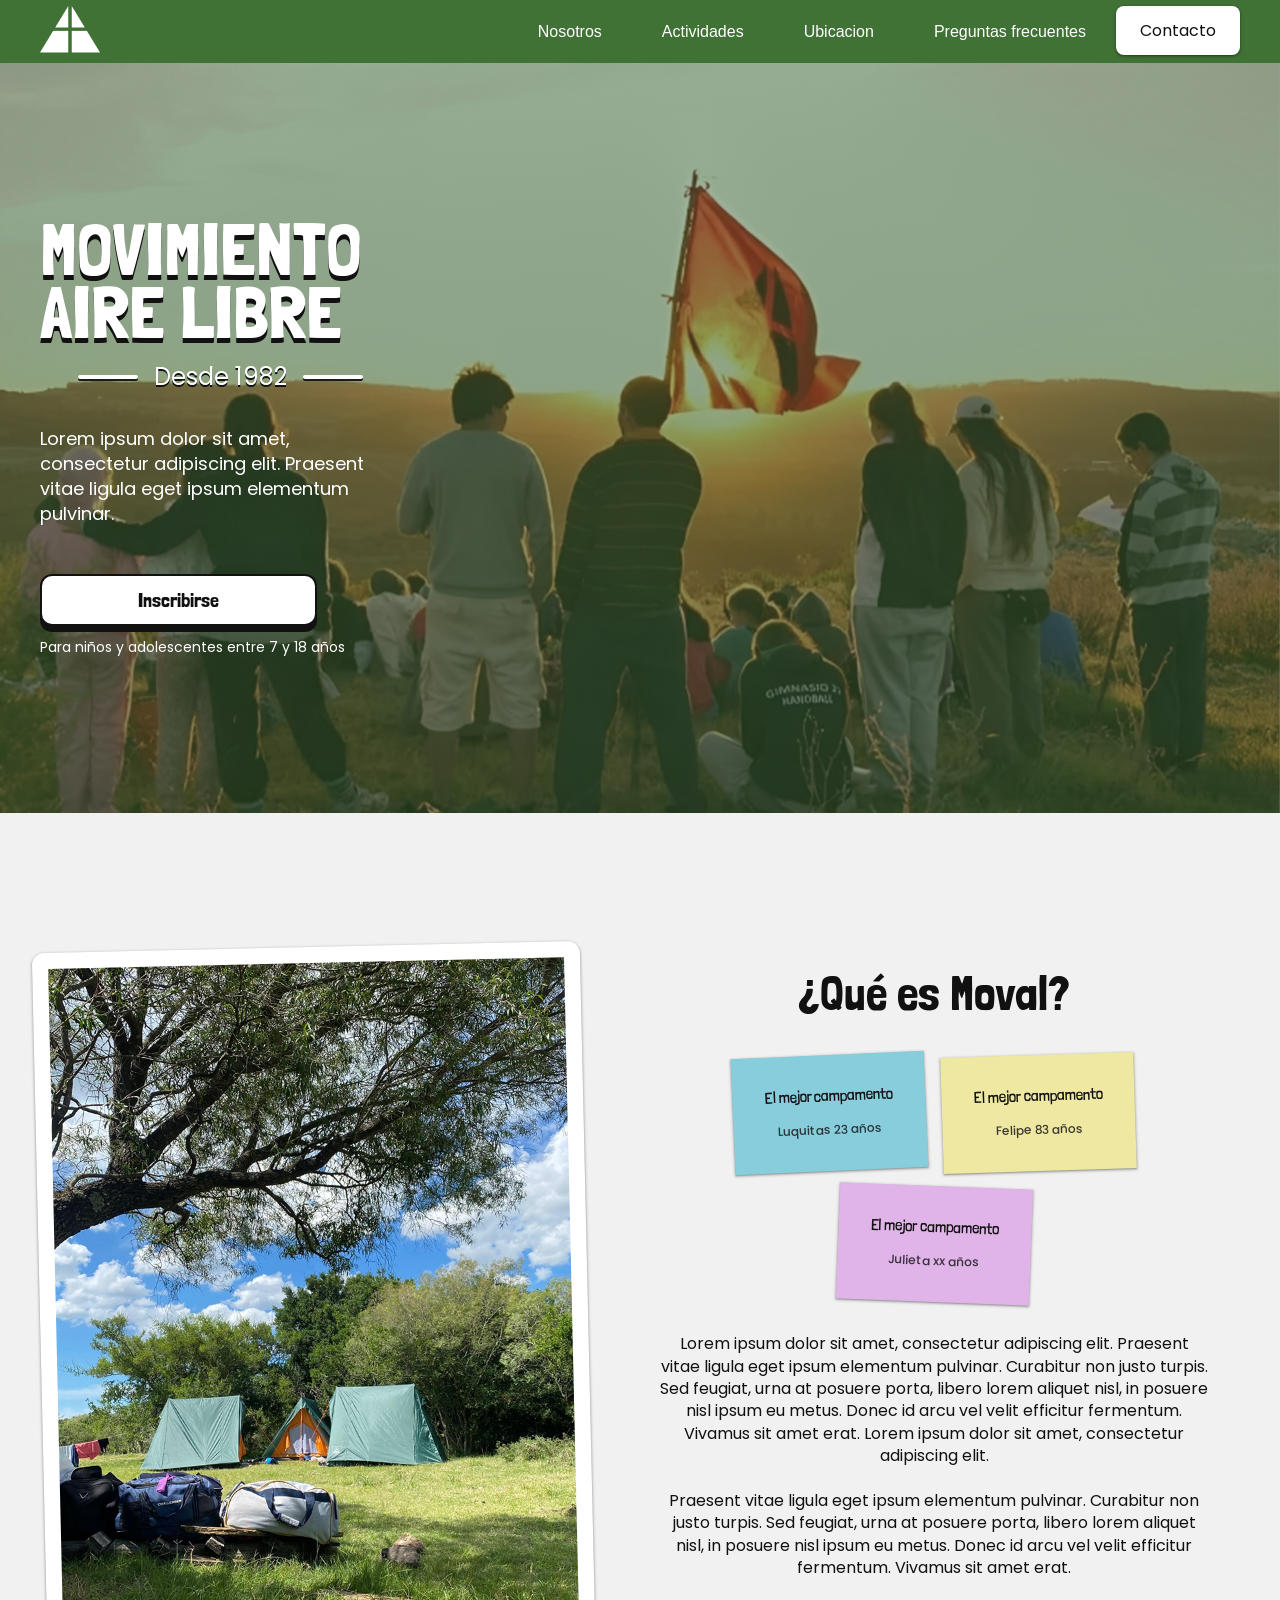
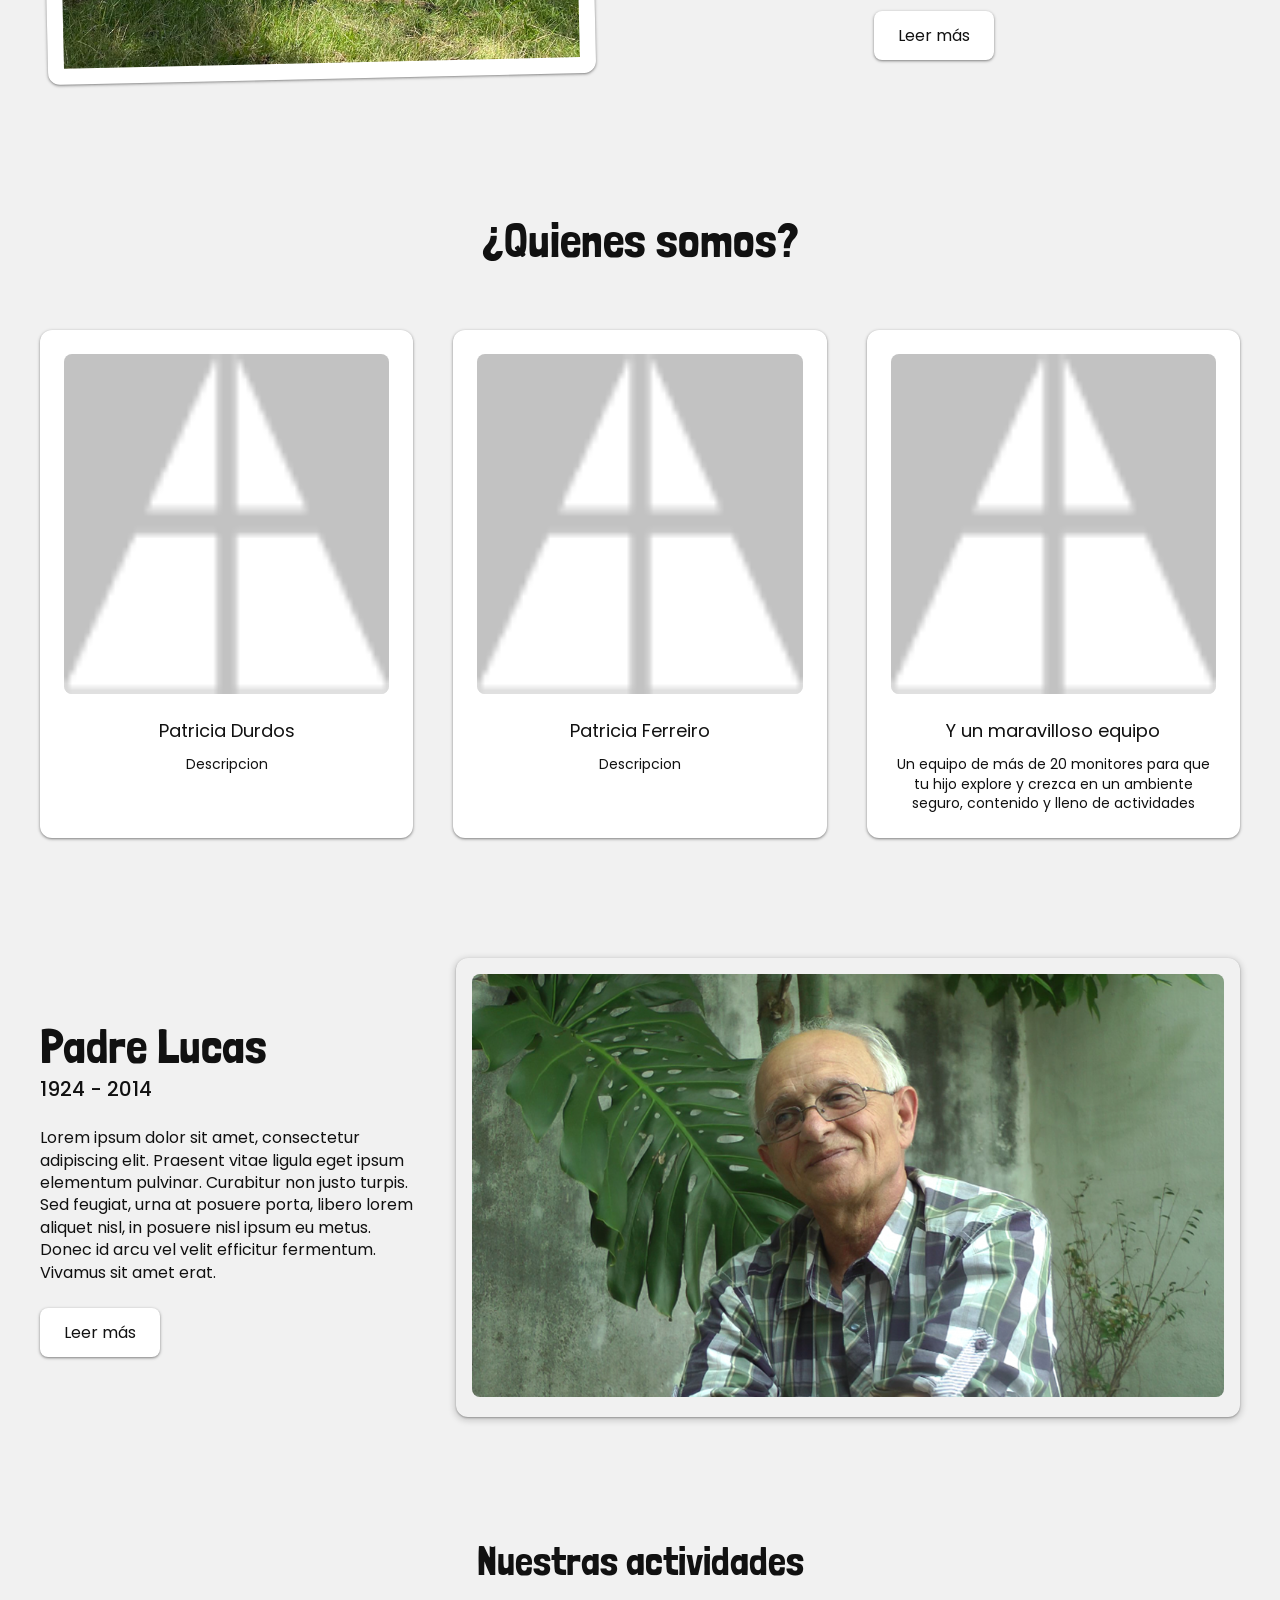
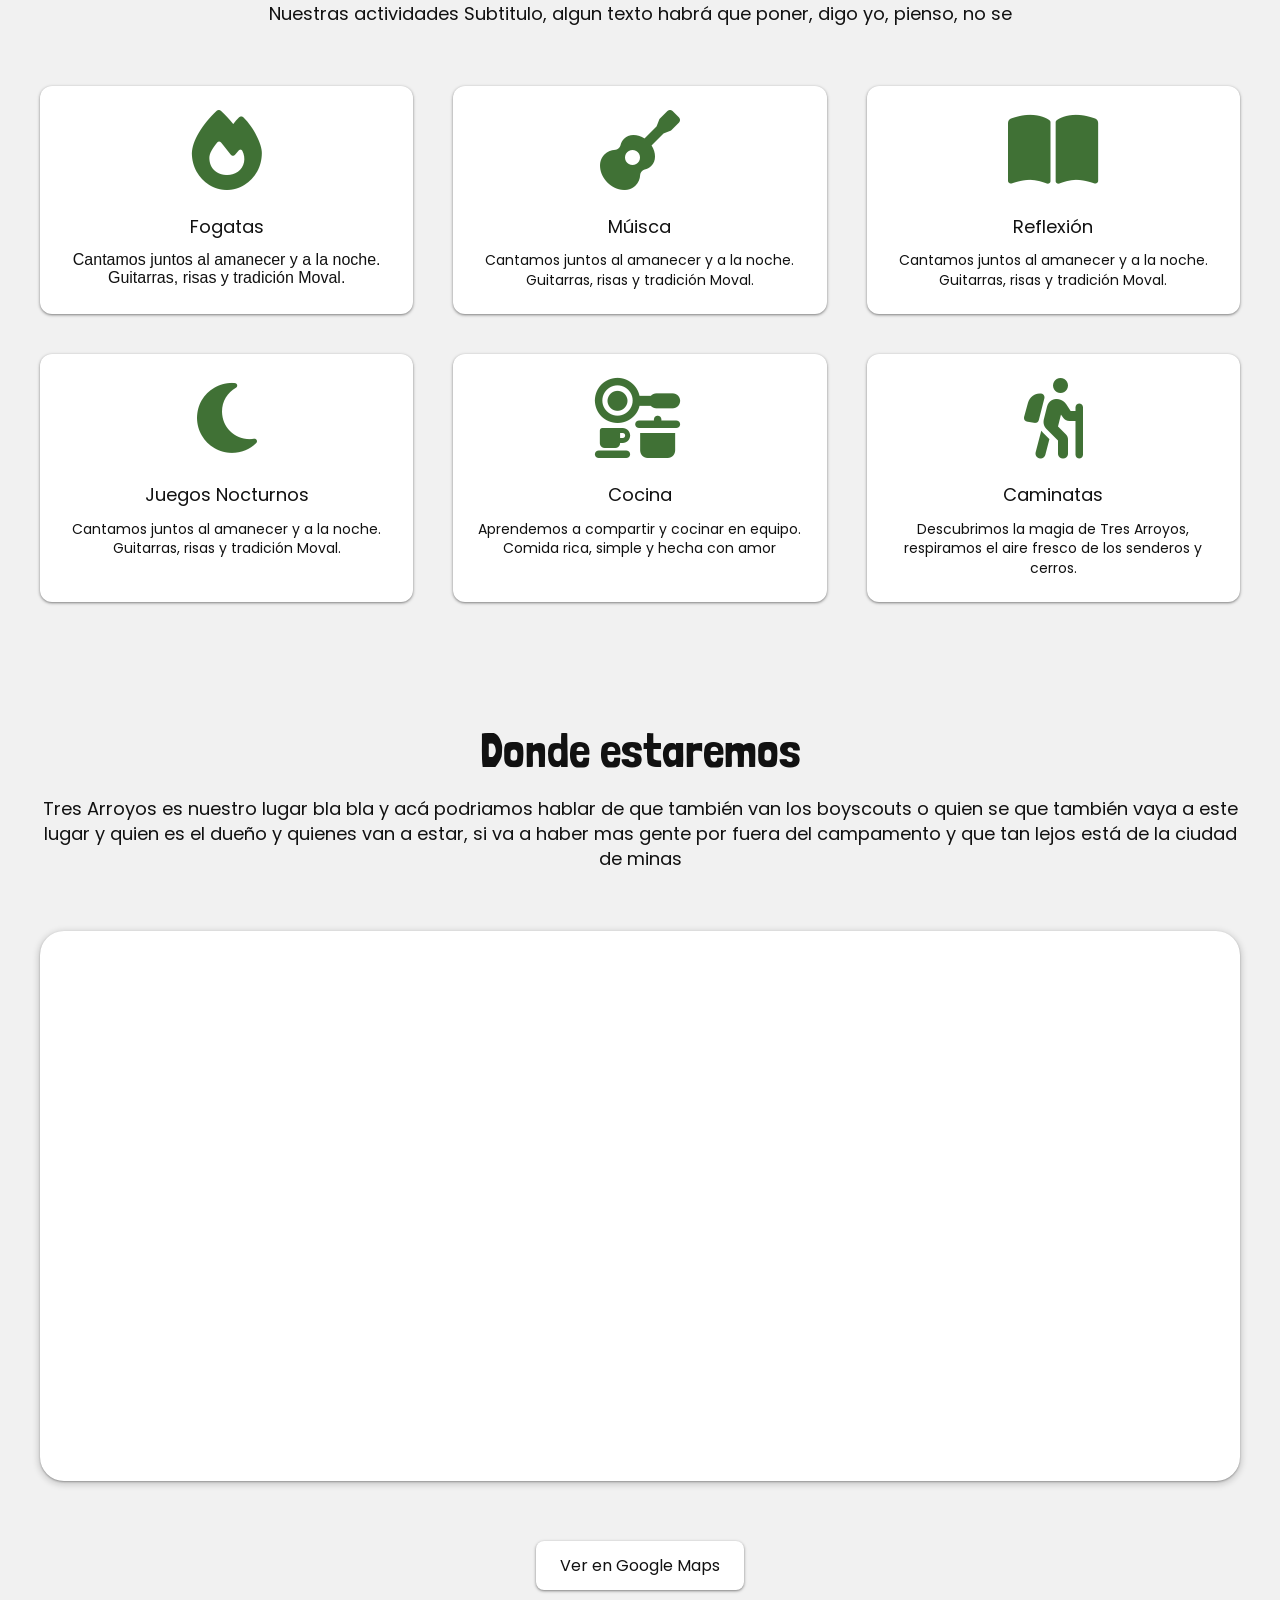
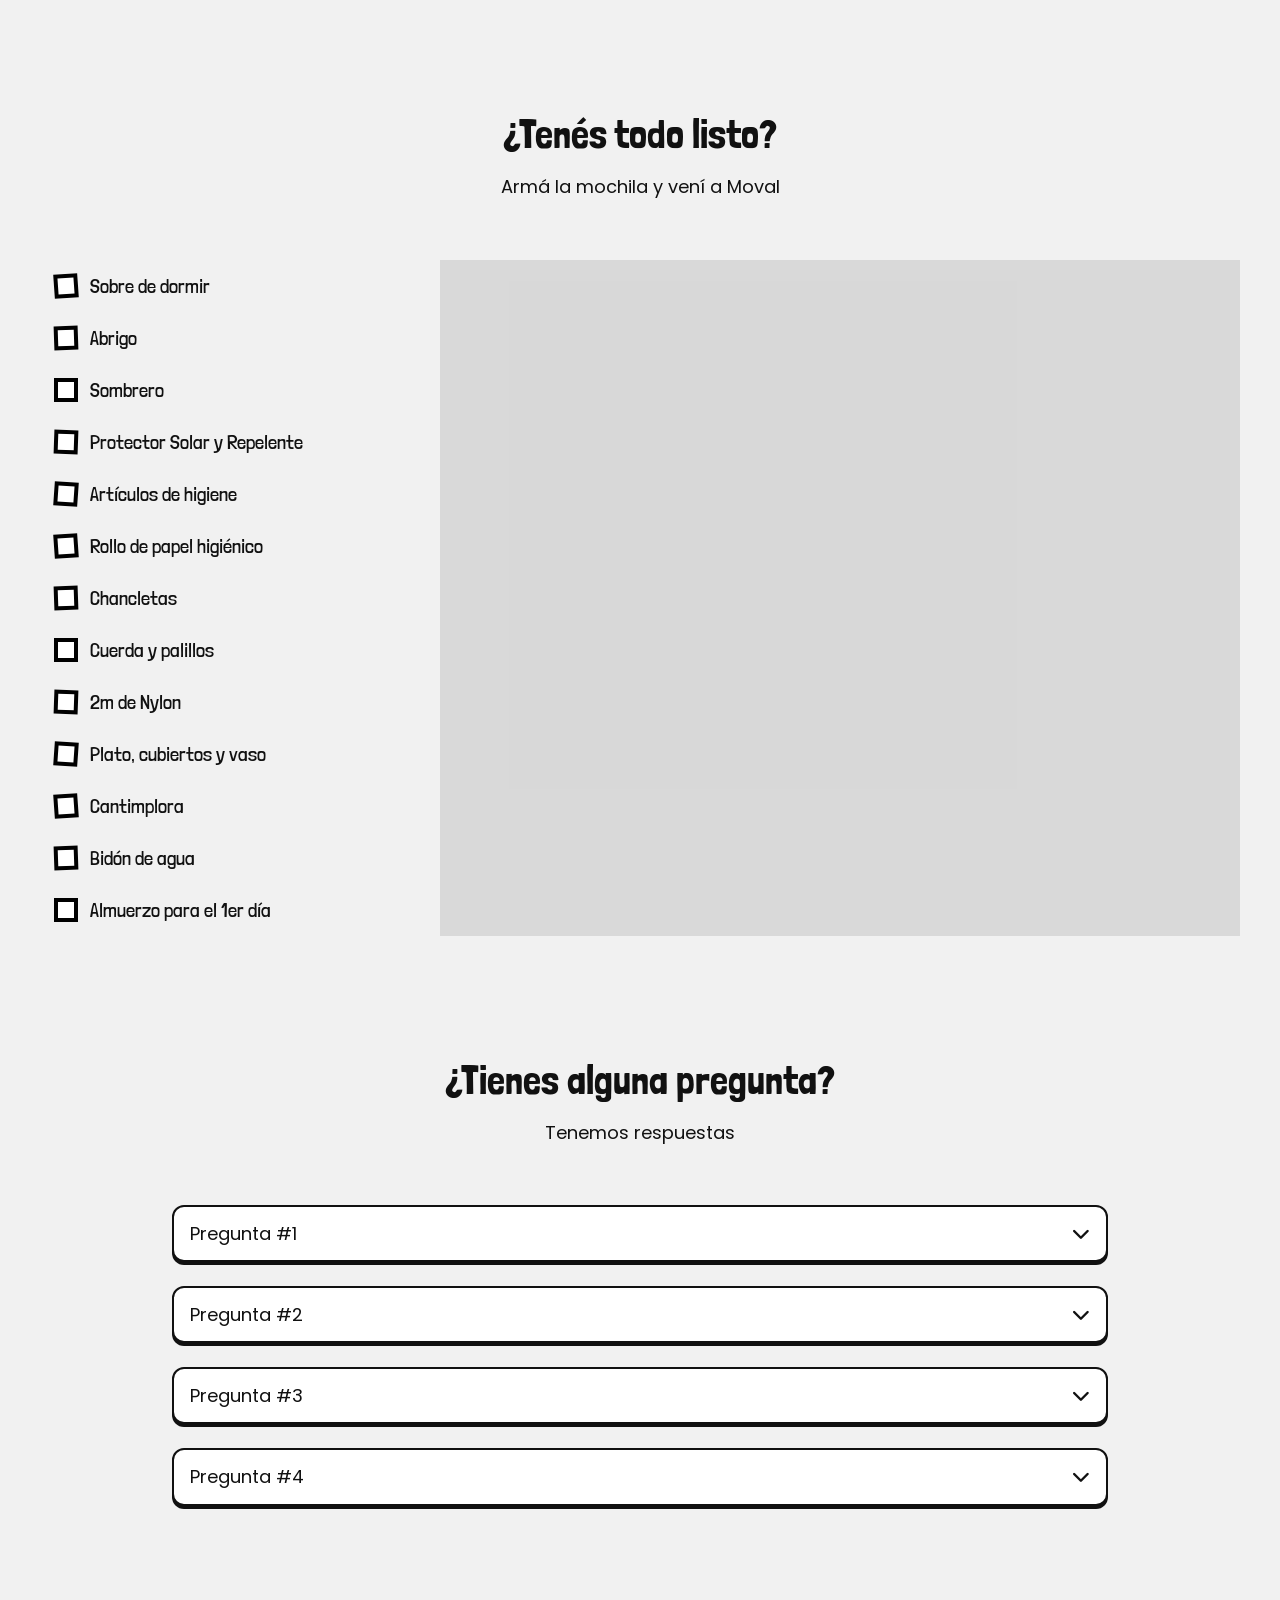
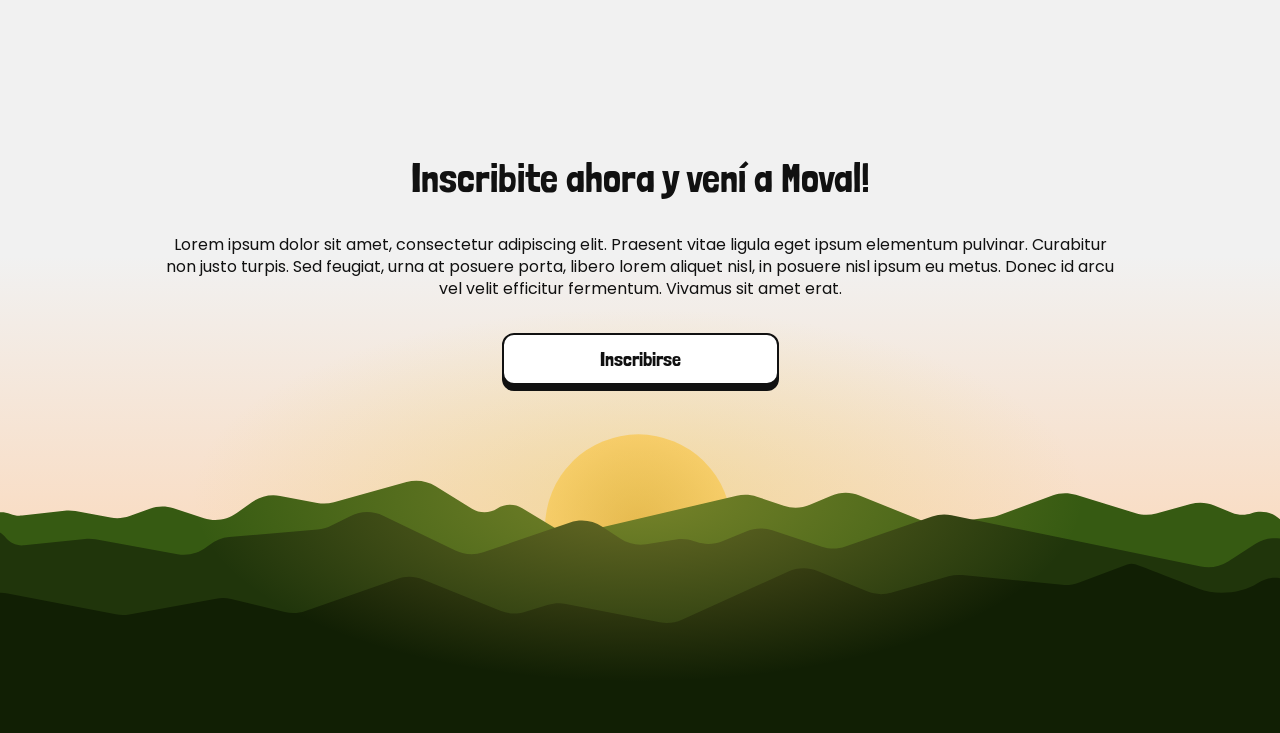
==== commit 1dab6332: "Fixes Co-authored-by: Machin <Machin297843@users.noreply.github.com>" ====
--- a/index.html
+++ b/index.html
@@ -4,7 +4,7 @@
     <meta charset="UTF-8" />
     <meta name="viewport" content="width=device-width, initial-scale=1.0" />
     <title>Moval</title>
-    <link rel="stylesheet" href="style.css" />
+    <link rel="stylesheet" href="/css/moval_sass.css" />
     <link rel="preconnect" href="https://fonts.googleapis.com" />
     <link rel="preconnect" href="https://fonts.gstatic.com" crossorigin />
     <link
@@ -21,6 +21,7 @@
   </head>
   <body>
     
+
 
     <!-- Navbar-->
     <nav>
@@ -39,7 +40,7 @@
         </li>
       </ul>
       <ul>
-        <li><img src="Assets/MovalLogo.png" alt="Moval Logo" /></li>
+        <li><img src="Assets/MovalLogo.webp" alt="Moval Logo" /></li>
         <li class="hideOnMobile" class="typ-body"><a href="#aboutSection">Nosotros</a></li>
         <li class="hideOnMobile" class="typ-body"><a href="#">Actividades</a></li>
         <li class="hideOnMobile" class="typ-body"><a href="#">Ubicacion</a></li>
@@ -73,7 +74,7 @@
               </p>
             </div>
             <div class="ctaContainer">
-              <a href="form" class="btnPrimary">Inscribirse</a>
+              <a href="/form.html" class="btnPrimary">Inscribirse</a>
               <p class="typ-small">
                 Para niños y adolescentes entre 7 y 18 años
               </p>
@@ -89,7 +90,7 @@
         <div class="sectionAboutContent">
           <div class="divAboutLeft">
             <div class="imageCard">
-              <img src="Assets/Campamento.png" alt="About Moval" />
+              <img src="Assets/Campamento.webp" alt="About Moval" />
             </div>
           </div>
 
@@ -135,14 +136,14 @@
         <h1 class="typ-h1">¿Quienes somos?</h1>
         <div class="ourTeamCards">
           <div class="ourTeamCard">
-            <img src="Assets/MovalLogo.png" alt="Foto de Patricia Durdos" />
+            <img src="Assets/MovalLogo.webp" alt="Foto de Patricia Durdos" />
             <div class="ourTeamCardTextContainer">
               <p class="typ-lead">Patricia Durdos</p>
               <p class="typ-small">Descripcion</p>
             </div>
           </div>
           <div class="ourTeamCard">
-            <img src="Assets/MovalLogo.png" alt="Foto de Patricia Ferreira" />
+            <img src="Assets/MovalLogo.webp" alt="Foto de Patricia Ferreira" />
             <div class="ourTeamCardTextContainer">
               <p class="typ-lead">Patricia Ferreiro</p>
               <p class="typ-small">Descripcion</p>
@@ -150,7 +151,7 @@
           </div>
           <div class="ourTeamCard">
             <img
-              src="Assets/MovalLogo.png"
+              src="Assets/MovalLogo.webp"
               alt="Foto del equipo de monitores"
             />
             <div class="ourTeamCardTextContainer">
@@ -169,9 +170,7 @@
     <section id="padreLucasSection ">
       <div class="sectionContentContainer">
         <div class="padreLucasContent">
-          <div class="padreLucasImg">
-            <img src="Assets/PadreLucas.png" alt="Padre Lucas" />
-          </div><div class="padreLucasTextContainer">
+          <div class="padreLucasTextContainer">
             <div>
               <h1 class="typ-h1">Padre Lucas</h1>
               <h2 class="typ-subtitle-2">1924 - 2014</h2>
@@ -192,48 +191,80 @@
               Leer más
             </a>
           </div>
-          
+          <div class="padreLucasImg">
+            <img src="Assets/PadreLucas.webp" alt="Padre Lucas" />
+          </div>
         </div>
       </div>
     </section>
 
     <!-- Activites Section -->
-   <section class="activitiesSection" id="activitiesSection">
-  <div class="sectionContentContainer">
-    <header class="sectionTitleContainer">
-      <h2 class="typ-h2">Nuestras actividades</h2>
-      <p class="typ-lead">
-        Nuestras actividades Subtitulo, algun texto habrá que poner, digo yo, pienso, no se
-      </p>
-    </header>
-
-    <div class="activitiesGrid" role="list">
-      <article class="activityCard activityFogones" role="listitem">
-        <h3 class="typ-subtitle-1 activityTitle">Fogones</h3>
-      </article>
-
-      <article class="activityCard activityEnsayos" role="listitem">
-        <h3 class="typ-subtitle-1 activityTitle">Música</h3>
-      </article>
-
-      <article class="activityCard activityReflexion" role="listitem">
-        <h3 class="typ-subtitle-1 activityTitle">Reflexión</h3>
-      </article>
-
-      <article class="activityCard activityJuegosNocturnos" role="listitem">
-        <h3 class="typ-subtitle-1 activityTitle">Juegos nocturnos</h3>
-      </article>
-
-      <article class="activityCard activityCocina" role="listitem">
-        <h3 class="typ-subtitle-1 activityTitle">Cocina</h3>
-      </article>
-
-      <article class="activityCard activityCaminatas" role="listitem">
-        <h3 class="typ-subtitle-1 activityTitle">Caminatas</h3>
-      </article>
-    </div>
-  </div>
-</section>
+    <section class="activitiesSection">
+      <div class="sectionContentContainer">
+        <div class="sectionTitleContainer">
+          <h1 class="typ-h2">Nuestras actividades</h1>
+          <p class="typ-lead">
+            Nuestras actividades Subtitulo, algun texto habrá que poner, digo
+            yo, pienso, no se
+          </p>
+        </div>
+        <div class="activitiesGrid">
+          <div class="activitiesRow">
+            <div class="activityCard">
+              <i class="fa-solid fa-fire activityIcon"></i>
+              <div class="activityCardTextContainer">
+                <p class="typ-lead">Fogatas</p>
+                <p class="small">
+Cantamos juntos al amanecer y a la noche. Guitarras, risas y tradición Moval.
+                </p>
+              </div>
+            </div>
+            <div class="activityCard">
+              <i class="fa-solid fa-guitar activityIcon"></i>
+              <div class="activityCardTextContainer">
+                <p class="typ-lead">Múisca</p>
+                <p class="typ-small">
+Cantamos juntos al amanecer y a la noche. Guitarras, risas y tradición Moval.</p>
+              </div>
+            </div>
+            <div class="activityCard">
+              <i class="fa-solid fa-book-open activityIcon"></i>
+              <div class="activityCardTextContainer">
+                <p class="typ-lead">Reflexión</p>
+                <p class="typ-small">
+Cantamos juntos al amanecer y a la noche. Guitarras, risas y tradición Moval. </p>
+              </div>
+            </div>
+          </div>
+          <div class="activitiesRow">
+            <div class="activityCard">
+              <i class="fa-solid fa-moon activityIcon"></i>
+              <div class="activityCardTextContainer">
+                <p class="typ-lead">Juegos Nocturnos</p>
+                <p class="typ-small">
+Cantamos juntos al amanecer y a la noche. Guitarras, risas y tradición Moval. </p>
+              </div>
+            </div>
+            <div class="activityCard">
+              <i class="fa-solid fa-kitchen-set activityIcon"></i>
+              <div class="activityCardTextContainer">
+                <p class="typ-lead">Cocina</p>
+                <p class="typ-small">
+Aprendemos a compartir y cocinar en equipo. Comida rica, simple y hecha con amor</p>
+              </div>
+            </div>
+            <div class="activityCard">
+              <i class="fa-solid fa-person-hiking activityIcon"></i>
+              <div class="activityCardTextContainer">
+                <p class="typ-lead">Caminatas</p>
+                <p class="typ-small">Descubrimos la magia de Tres Arroyos, respiramos el aire fresco de los senderos y cerros. 
+                </p>
+              </div>
+            </div>
+          </div>
+        </div>
+      </div>
+    </section>
 
     <!-- Map Section -->
     <section class="mapSection">
@@ -388,11 +419,11 @@
             nisl, in posuere nisl ipsum eu metus. Donec id arcu vel velit
             efficitur fermentum. Vivamus sit amet erat.
           </p>
-          <a href="form" class="btnPrimary">Inscribirse</a>
+          <a href="/form.html" class="btnPrimary">Inscribirse</a>
         </div>
         <svg
         class="sunrise"
-          width="1500"
+  
           viewBox="0 0 1920 714"
           fill="none"
           xmlns="http://www.w3.org/2000/svg"
@@ -457,6 +488,6 @@
     </section>
 
     <!-- JS  -->
-    <script src="index.js"></script>
+    <script src="/js/index.js"></script>
   </body>
 </html>
--- a/css/moval_sass.css
+++ b/css/moval_sass.css
@@ -0,0 +1,907 @@
+* {
+  font-family: sans-serif;
+  margin: 0;
+  padding: 0;
+}
+
+.fw-500 {
+  font-weight: 500;
+}
+
+.fw-700 {
+  font-weight: 700;
+}
+
+body {
+  background-color: #f1f1f1;
+  color: #111;
+  min-height: 100vh;
+}
+
+.typ-display {
+  font-family: "Londrina Solid", sans-serif;
+  font-size: 74px;
+  line-height: 0.85;
+  font-weight: 500;
+  text-shadow: 0px 5px 0px #111;
+}
+
+.typ-h1 {
+  font-family: "Londrina Solid", sans-serif;
+  font-size: 48px;
+  line-height: 1.2;
+  font-weight: 500;
+}
+
+.typ-h2 {
+  font-family: "Londrina Solid", sans-serif;
+  font-size: 40px;
+  line-height: 1.2;
+  font-weight: 500;
+}
+
+.typ-h3 {
+  font-family: "Londrina Solid", sans-serif;
+  font-size: 32px;
+  line-height: 1.2;
+  font-weight: 500;
+}
+
+.typ-h4 {
+  font-family: "Londrina Solid", sans-serif;
+  font-size: 28px;
+  line-height: 1.2;
+  font-weight: 500;
+}
+
+.typ-subtitle-1 {
+  font-family: "Poppins", sans-serif;
+  font-size: 24px;
+  line-height: 1.4;
+  font-weight: 500;
+}
+
+.typ-subtitle-2 {
+  font-family: "Poppins", sans-serif;
+  font-size: 20px;
+  line-height: 1.4;
+  font-weight: 500;
+}
+
+.typ-lead {
+  font-family: "Poppins", sans-serif;
+  font-size: 18px;
+  line-height: 1.4;
+  font-weight: 400;
+}
+
+.typ-body {
+  font-family: "Poppins", sans-serif;
+  font-size: 16px;
+  line-height: 1.4;
+  font-weight: 400;
+}
+
+.typ-small {
+  font-family: "Poppins", sans-serif;
+  font-size: 14px;
+  line-height: 1.4;
+  font-weight: 400;
+}
+
+.typ-tiny {
+  font-family: "Poppins", sans-serif;
+  font-size: 12px;
+  line-height: 1.4;
+  font-weight: 400;
+}
+
+.sectionContentContainer {
+  width: 100%;
+  height: 100%;
+  display: flex;
+  align-items: center;
+  justify-content: center;
+  display: flex;
+  flex-direction: column;
+  gap: 60px;
+  padding: 0 40px;
+  max-width: 1420px;
+}
+
+section {
+  margin-bottom: 120px;
+  width: 100%;
+  display: flex;
+  justify-content: center;
+}
+
+.sectionTitleContainer {
+  display: flex;
+  flex-direction: column;
+  gap: 16px;
+  text-align: center;
+}
+
+.btnPrimary {
+  box-sizing: border-box;
+  font-family: "Londrina Solid", sans-serif;
+  font-size: 20px;
+  font-weight: 400;
+  width: 277px;
+  border: none;
+  text-decoration: none;
+  cursor: pointer;
+  transition: transform 0.15s ease;
+  color: #111;
+  background-color: #fff;
+  padding: 12px 54px;
+  border-radius: 12px;
+  border: solid 2px #111;
+  box-shadow: 0px 6px #111;
+  text-align: center;
+  z-index: 1;
+}
+.btnPrimary:hover {
+  background-color: #d3d3d3;
+}
+.btnPrimary:active {
+  transform: translateY(6px);
+  box-shadow: none;
+  border: solid 2px #fff;
+  color: #fff;
+  background-color: rgb(12, 41, 25);
+}
+
+.btnSecondary {
+  width: -moz-fit-content;
+  width: fit-content;
+  font-family: "Poppins", sans-serif;
+  color: #111;
+  background-color: #fff;
+  border-radius: 8px;
+  font-size: 16px;
+  padding: 12px 24px;
+  box-shadow: 0px 1px 2px 0px rgba(0, 0, 0, 0.3), 0px 1px 3px 1px rgba(0, 0, 0, 0.15);
+  border: none;
+  text-decoration: none;
+  cursor: pointer;
+  transition: transform 0.15s ease;
+}
+.btnSecondary:hover {
+  transform: translateY(-2px);
+  box-shadow: 0px 1px 2px 0px rgba(0, 0, 0, 0.3), 0px 2px 6px 2px rgba(0, 0, 0, 0.15);
+}
+
+nav {
+  background-color: #407135;
+  box-shadow: 0px 1px 2px 0px rgba(0, 0, 0, 0.3), 0px 1px 3px 1px rgba(0, 0, 0, 0.15);
+}
+nav ul {
+  box-sizing: border-box;
+  padding: 6px 40px;
+  margin: auto;
+  max-width: 1500px;
+  display: flex;
+  list-style: none;
+}
+nav a {
+  height: 100%;
+  padding: 0 30px;
+  text-decoration: none;
+  display: flex;
+  align-items: center;
+  justify-content: center;
+  border-radius: 2px;
+  color: #fff;
+}
+nav a:hover {
+  background-color: #2d5624;
+}
+nav li:first-child {
+  margin-right: auto;
+}
+nav li:last-child {
+  margin-left: auto;
+}
+
+.fa-xmark,
+.fa-bars {
+  color: #fff;
+  font-size: 24px;
+}
+
+.sidebar {
+  position: fixed;
+  top: 0;
+  right: 0;
+  height: 100vh;
+  width: 250px;
+  z-index: 999;
+  background-color: #407135;
+  box-shadow: 0px 8px 12px 6px rgba(0, 0, 0, 0.15), 0px 4px 4px 0px rgba(0, 0, 0, 0.3);
+  display: flex;
+  flex-direction: column;
+  align-items: flex-start;
+  justify-content: flex-start;
+  display: none;
+  padding: 0;
+}
+.sidebar li {
+  text-align: left;
+  width: 100%;
+}
+.sidebar li:last-child {
+  display: none;
+}
+.sidebar a {
+  box-sizing: border-box;
+  height: 100%;
+  padding: 15px 30px;
+  width: 100%;
+}
+
+.menu-button {
+  display: none;
+}
+
+@media (max-width: 967px) {
+  .hideOnMobile {
+    display: none;
+  }
+  .menu-button {
+    display: block;
+  }
+}
+@media (max-width: 400px) {
+  .sidebar {
+    width: 100%;
+  }
+}
+.heroImage {
+  display: flex;
+  align-items: center;
+  justify-content: center;
+  width: 100%;
+  height: 750px;
+  background-image: linear-gradient(rgba(61, 105, 53, 0.5), rgba(61, 105, 53, 0.5)), url("/Assets/MovalHero.webp");
+  background-position: center;
+  background-repeat: no-repeat;
+  background-size: cover;
+}
+
+.heroContentContainer {
+  display: flex;
+  color: #fff;
+  text-align: left;
+  width: 100%;
+  gap: 64px;
+}
+
+.heroContent {
+  display: flex;
+  flex-direction: column;
+  gap: 48px;
+  flex: 0.3;
+}
+
+.heroTextContainer {
+  display: flex;
+  flex-direction: column;
+  gap: 32px;
+}
+
+.heroTitleContainer {
+  display: flex;
+  flex-direction: column;
+  gap: 16px;
+}
+
+.heroSubtitleContainer {
+  display: flex;
+  align-items: center;
+  justify-content: center;
+  gap: 16px;
+}
+.heroSubtitleContainer::before, .heroSubtitleContainer::after {
+  content: "";
+  display: block;
+  height: 4px;
+  width: 60px;
+  border-radius: 999px;
+  background-color: #fff;
+  box-shadow: 0px 2px 0px #1b1b1b;
+}
+
+.heroSubtitle {
+  color: #fff;
+  font-size: 24px;
+  text-shadow: 0px 2px 0px #111;
+  font-weight: 400;
+}
+
+.ctaContainer {
+  display: flex;
+  flex-direction: column;
+  gap: 12px;
+}
+
+.sectionAboutContent {
+  display: flex;
+  gap: 40px;
+  width: 100%;
+  align-items: stretch;
+}
+@media (max-width: 768px) {
+  .sectionAboutContent {
+    flex-direction: column;
+  }
+}
+
+.divAboutLeft,
+.divAboutRight {
+  flex: 1 1 0;
+  min-width: 0;
+}
+
+.divAboutLeft {
+  display: flex;
+  align-items: center;
+  justify-content: center;
+}
+
+.imageCard {
+  width: 100%;
+  height: 700px;
+  padding: 16px;
+  background-color: #fff;
+  box-shadow: 0px 1px 2px 0px rgba(0, 0, 0, 0.3), 0px 1px 3px 1px rgba(0, 0, 0, 0.15);
+  border-radius: 12px;
+  transform: rotate(-1.3deg);
+  overflow: hidden;
+  display: flex;
+  align-items: center;
+  justify-content: center;
+}
+.imageCard img {
+  width: 100%;
+  height: 100%;
+  -o-object-fit: cover;
+     object-fit: cover;
+  display: block;
+}
+
+.divAboutRight {
+  display: flex;
+  flex-direction: column;
+  gap: 32px;
+  justify-content: center;
+  text-align: center;
+  align-items: center;
+  width: 100%;
+  padding: clamp(16px, 3vw, 32px);
+  overflow: hidden;
+}
+
+.divAboutPostitContainer {
+  width: 100%;
+  max-width: 100%;
+  display: flex;
+  flex-wrap: wrap;
+  justify-content: center;
+  align-items: stretch;
+  gap: clamp(8px, 1.2vw, 16px);
+}
+
+.divAboutPostit {
+  display: flex;
+  flex-direction: column;
+  gap: 16px;
+  justify-content: center;
+  height: -moz-fit-content;
+  height: fit-content;
+  padding: clamp(10px, 2rem, 144541px);
+  flex: 1 1 1;
+  max-width: 220px;
+  box-shadow: 0px 1px 2px 0px rgba(0, 0, 0, 0.3), 0px 1px 3px 1px rgba(0, 0, 0, 0.15);
+  min-width: 0;
+  transition: 200ms;
+}
+.divAboutPostit p {
+  font-family: "Londrina Solid", sans-serif;
+  font-weight: 300;
+  font-size: clamp(16px, 1.2vw, 20px);
+  line-height: 1.1;
+}
+.divAboutPostit span {
+  font-family: "Poppins", sans-serif;
+  font-weight: 500;
+  font-size: clamp(11px, 0.95vw, 14px);
+  opacity: 0.8;
+}
+@media (max-width: 768px) {
+  .divAboutPostit {
+    flex: 1 1 clamp(150px, 45%, 220px);
+    max-width: none;
+  }
+}
+
+.postIt1 {
+  background-color: #87cddc;
+  transform: rotate(-2.5deg);
+}
+.postIt1:hover {
+  transform: rotate(6deg);
+  box-shadow: 0px 6px 10px 4px rgba(0, 0, 0, 0.15), 0px 2px 3px 0px rgba(0, 0, 0, 0.3);
+}
+
+.postIt2 {
+  background-color: #eee8a2;
+  transform: rotate(-1.8deg);
+}
+.postIt2:hover {
+  transform: rotate(6deg);
+  box-shadow: 0px 6px 10px 4px rgba(0, 0, 0, 0.15), 0px 2px 3px 0px rgba(0, 0, 0, 0.3);
+}
+
+.postIt3 {
+  background-color: #e0b4e8;
+  transform: rotate(2.2deg);
+}
+.postIt3:hover {
+  transform: rotate(-4.2deg);
+  box-shadow: 0px 6px 10px 4px rgba(0, 0, 0, 0.15), 0px 2px 3px 0px rgba(0, 0, 0, 0.3);
+}
+
+.padreLucasContent {
+  display: flex;
+  gap: 40px;
+  width: 100%;
+  align-items: stretch;
+}
+
+.padreLucasImg {
+  padding: 16px;
+  flex: 2 1 0;
+  max-width: 100%;
+  border-radius: 12px;
+  box-shadow: 0px 1px 2px 0px rgba(0, 0, 0, 0.3), 0px 2px 6px 2px rgba(0, 0, 0, 0.15);
+  -o-object-fit: cover;
+     object-fit: cover;
+  width: 100%;
+  height: 100%;
+}
+.padreLucasImg img {
+  width: 100%;
+  height: 100%;
+  border-radius: 8px;
+  -o-object-fit: cover;
+     object-fit: cover;
+}
+
+.padreLucasTextContainer {
+  flex: 1 1 0;
+  display: flex;
+  flex-direction: column;
+  gap: 24px;
+  justify-content: center;
+  text-align: left;
+  align-items: flex-start;
+}
+
+.ourTeamCards {
+  width: 100%;
+  display: flex;
+  gap: 40px;
+}
+
+.ourTeamCard {
+  background-color: #fff;
+  border-radius: 12px;
+  box-shadow: 0px 1px 2px 0px rgba(0, 0, 0, 0.3), 0px 1px 3px 1px rgba(0, 0, 0, 0.15);
+  padding: 24px;
+  display: flex;
+  flex-direction: column;
+  gap: 24px;
+  text-align: center;
+  width: 100%;
+}
+.ourTeamCard img {
+  border-radius: 8px;
+  height: 340px;
+  width: 100%;
+  background-color: rgb(194, 194, 194);
+}
+
+.ourTeamCardTextContainer {
+  display: flex;
+  flex-direction: column;
+  gap: 12px;
+  text-align: center;
+}
+
+.activitiesGrid {
+  width: 100%;
+  display: flex;
+  flex-direction: column;
+  gap: 40px;
+}
+
+.activitiesRow {
+  display: flex;
+  gap: 40px;
+}
+
+.activityCard {
+  background-color: #fff;
+  border-radius: 12px;
+  box-shadow: 0px 1px 2px 0px rgba(0, 0, 0, 0.3), 0px 1px 3px 1px rgba(0, 0, 0, 0.15);
+  padding: 24px;
+  display: flex;
+  flex-direction: column;
+  gap: 24px;
+  text-align: center;
+  width: 100%;
+}
+
+.activityIcon {
+  font-size: 80px;
+  color: #407135;
+}
+
+.activityCardTextContainer {
+  display: flex;
+  flex-direction: column;
+  gap: 12px;
+}
+
+#WhatsappButton {
+  position: fixed;
+  right: 10%;
+  bottom: 10%;
+  z-index: 9999;
+  cursor: pointer;
+  filter: drop-shadow(0 8px 12px rgba(0, 0, 0, 0.2));
+  transition: transform 0.15s ease, filter 0.15s ease;
+}
+#WhatsappButton:hover {
+  transform: translateY(-3px);
+  filter: drop-shadow(0 12px 18px rgba(0, 0, 0, 0.25));
+}
+#WhatsappButton:active {
+  transform: translateY(1px);
+}
+
+iframe {
+  box-sizing: border-box;
+  padding: 16px;
+  width: 100%;
+  height: 550px;
+  background-color: #fff;
+  border-radius: 24px;
+  box-shadow: 0px 1px 2px 0px rgba(0, 0, 0, 0.3), 0px 2px 6px 2px rgba(0, 0, 0, 0.15);
+}
+
+.checkListSectionContent {
+  display: flex;
+  width: 100%;
+}
+
+.checkList {
+  flex: 1 1 0;
+  display: flex;
+  flex-direction: column;
+}
+
+.checkItem {
+  display: flex;
+  align-items: center;
+  gap: 12px;
+  padding: 12px 14px;
+  cursor: pointer;
+}
+.checkItem span {
+  font-family: "Londrina Solid", sans-serif;
+  font-weight: 300;
+  font-size: 20px;
+}
+.checkItem input[type=checkbox] {
+  -moz-appearance: none;
+       appearance: none;
+  -webkit-appearance: none;
+  width: 24px;
+  height: 24px;
+  border: 4px solid #000;
+  background: #fff;
+  display: grid;
+  place-content: center;
+  cursor: pointer;
+  transform: rotate(var(--rot));
+}
+.checkItem input[type=checkbox]::after {
+  content: "";
+  display: block;
+  width: 12px;
+  height: 6px;
+  border-left: 4px solid #000;
+  border-bottom: 4px solid #000;
+  transform: rotate(-45deg) scale(0);
+  transform-origin: center;
+  transition: transform 0.1s ease;
+}
+.checkItem input[type=checkbox]:checked::after {
+  transform: rotate(-45deg) scale(1);
+}
+.checkItem input[type=checkbox]:checked + span {
+  text-decoration: line-through;
+  opacity: 0.65;
+}
+.checkItem:nth-child(5n+1) {
+  --rot: -4deg;
+}
+.checkItem:nth-child(5n+2) {
+  --rot: -2deg;
+}
+.checkItem:nth-child(5n+3) {
+  --rot: 0deg;
+}
+.checkItem:nth-child(5n+4) {
+  --rot: 2deg;
+}
+.checkItem:nth-child(5n+5) {
+  --rot: 4deg;
+}
+
+.checkListPhotos {
+  flex: 2 1 0;
+  background-color: rgba(0, 0, 0, 0.1);
+}
+
+.FaqContainer {
+  display: flex;
+  flex-direction: column;
+  gap: 24px;
+  width: 100%;
+  align-items: center;
+}
+
+.Faq {
+  width: 75%;
+  padding: 14px 16px;
+  border: solid 2px #111;
+  box-shadow: 0px 3px #111;
+  background-color: #fff;
+  display: flex;
+  border-radius: 12px;
+  justify-content: space-between;
+}
+.Faq:hover {
+  cursor: pointer;
+}
+
+#FooterSection {
+  margin: 0;
+}
+
+.footerContentContainer {
+  width: 100vw;
+  height: -moz-fit-content;
+  height: fit-content;
+  display: flex;
+  align-items: center;
+  justify-content: center;
+  display: flex;
+  flex-direction: column;
+}
+
+.footerTextContainer {
+  transform: translateY(8rem);
+  display: flex;
+  flex-direction: column;
+  gap: 32px;
+  text-align: center;
+  align-items: center;
+  max-width: 75%;
+}
+
+.sunrise {
+  background-image: linear-gradient(rgb(241, 241, 241), rgb(255, 205, 161));
+}
+
+#formBody {
+  display: flex;
+  flex-direction: column;
+  gap: 64px;
+}
+
+.listaDeCosasALlevar,
+.fichaDelAcampante {
+  box-sizing: border-box;
+  width: 100%;
+  padding: 0 40px;
+  margin: 0;
+}
+
+.sectionCardStyleContainer {
+  box-sizing: border-box;
+  width: 100%;
+  height: 100%;
+  display: flex;
+  padding: 40px 75px;
+  max-width: 1420px;
+  gap: 60px;
+  flex-direction: column;
+  background-color: #fff;
+  box-shadow: 0px 1px 2px 0px rgba(0, 0, 0, 0.3), 0px 2px 6px 2px rgba(0, 0, 0, 0.15);
+}
+
+.itemsListContainer {
+  width: 100%;
+  display: flex;
+  gap: 128px;
+}
+
+.itemsList {
+  display: flex;
+  flex-direction: column;
+  gap: 12px;
+}
+
+.costo {
+  display: flex;
+  flex-direction: column;
+  gap: 12px;
+  padding: 40px 0;
+}
+
+.form {
+  display: flex;
+  flex-direction: column;
+  gap: 20px;
+}
+
+.formLine {
+  justify-content: center;
+  display: flex;
+  width: 100%;
+  gap: 20px;
+}
+.formLine input,
+.formLine select {
+  padding: 16px 24px;
+  flex: 1;
+  box-shadow: 0px 1px 2px 0px rgba(0, 0, 0, 0.3), 0px 1px 3px 1px rgba(0, 0, 0, 0.15);
+  border: none;
+  font-family: "Poppins", sans-serif;
+}
+.formLine p {
+  margin: auto;
+  height: -moz-fit-content;
+  height: fit-content;
+  flex: 0.4;
+}
+
+.healthFieldset {
+  border: none;
+  padding: 0;
+  margin: 0;
+  width: 100%;
+}
+.healthFieldset legend {
+  margin-bottom: 10px;
+}
+
+.healthCheckboxGrid {
+  display: grid;
+  grid-template-columns: repeat(2, minmax(140px, 1fr));
+  gap: 10px 18px;
+}
+@media (max-width: 520px) {
+  .healthCheckboxGrid {
+    grid-template-columns: 1fr;
+  }
+}
+@media (min-width: 1100px) {
+  .healthCheckboxGrid {
+    grid-template-columns: repeat(3, minmax(160px, 1fr));
+  }
+}
+
+.healthCheck {
+  display: flex;
+  align-items: center;
+  gap: 10px;
+  cursor: pointer;
+}
+.healthCheck input[type=checkbox] {
+  width: 18px;
+  height: 18px;
+  accent-color: #111;
+}
+
+.formTableBlock {
+  display: flex;
+  flex-direction: column;
+  gap: 12px;
+  margin-top: 8px;
+}
+
+.formTableWrap {
+  width: 100%;
+  overflow-x: auto;
+  border-radius: 16px;
+  box-shadow: 0px 1px 2px 0px rgba(0, 0, 0, 0.3), 0px 1px 3px 1px rgba(0, 0, 0, 0.15);
+  background: #fff;
+}
+
+.formTable {
+  width: 100%;
+  min-width: 520px;
+  border-collapse: collapse;
+}
+.formTable thead th {
+  text-align: left;
+  padding: 14px 16px;
+  background: #fafafa;
+  border-bottom: 1px solid rgba(0, 0, 0, 0.08);
+}
+.formTable thead th + th {
+  border-left: 1px solid rgba(0, 0, 0, 0.06);
+}
+.formTable td {
+  padding: 10px 12px;
+  border-bottom: 1px solid rgba(0, 0, 0, 0.06);
+}
+.formTable td + td {
+  border-left: 1px solid rgba(0, 0, 0, 0.06);
+}
+.formTable tbody tr:last-child td {
+  border-bottom: none;
+}
+@media (min-width: 900px) {
+  .formTable {
+    min-width: 0;
+  }
+}
+
+.tableInput {
+  width: 100%;
+  padding: 12px 14px;
+  border: none;
+  outline: none;
+  background: transparent;
+  font-family: "Poppins", sans-serif;
+  box-shadow: none;
+}
+
+.tableHint {
+  opacity: 0.65;
+}
+
+.variableInputContainer {
+  display: none;
+}
+
+.finalFormPart {
+  display: flex;
+  flex-direction: column;
+  align-items: center;
+  justify-content: center;
+  width: inherit;
+  display: flex;
+  flex-direction: column;
+  gap: 24px;
+  max-width: 1420px;
+  margin: 40px;
+}
+.finalFormPart .flex {
+  display: flex;
+  align-items: center;
+  justify-content: center;
+  gap: 12px;
+}
+.finalFormPart .flex p {
+  min-width: 400px;
+  width: 40%;
+  max-width: 600px;
+}/*# sourceMappingURL=moval_sass.css.map */
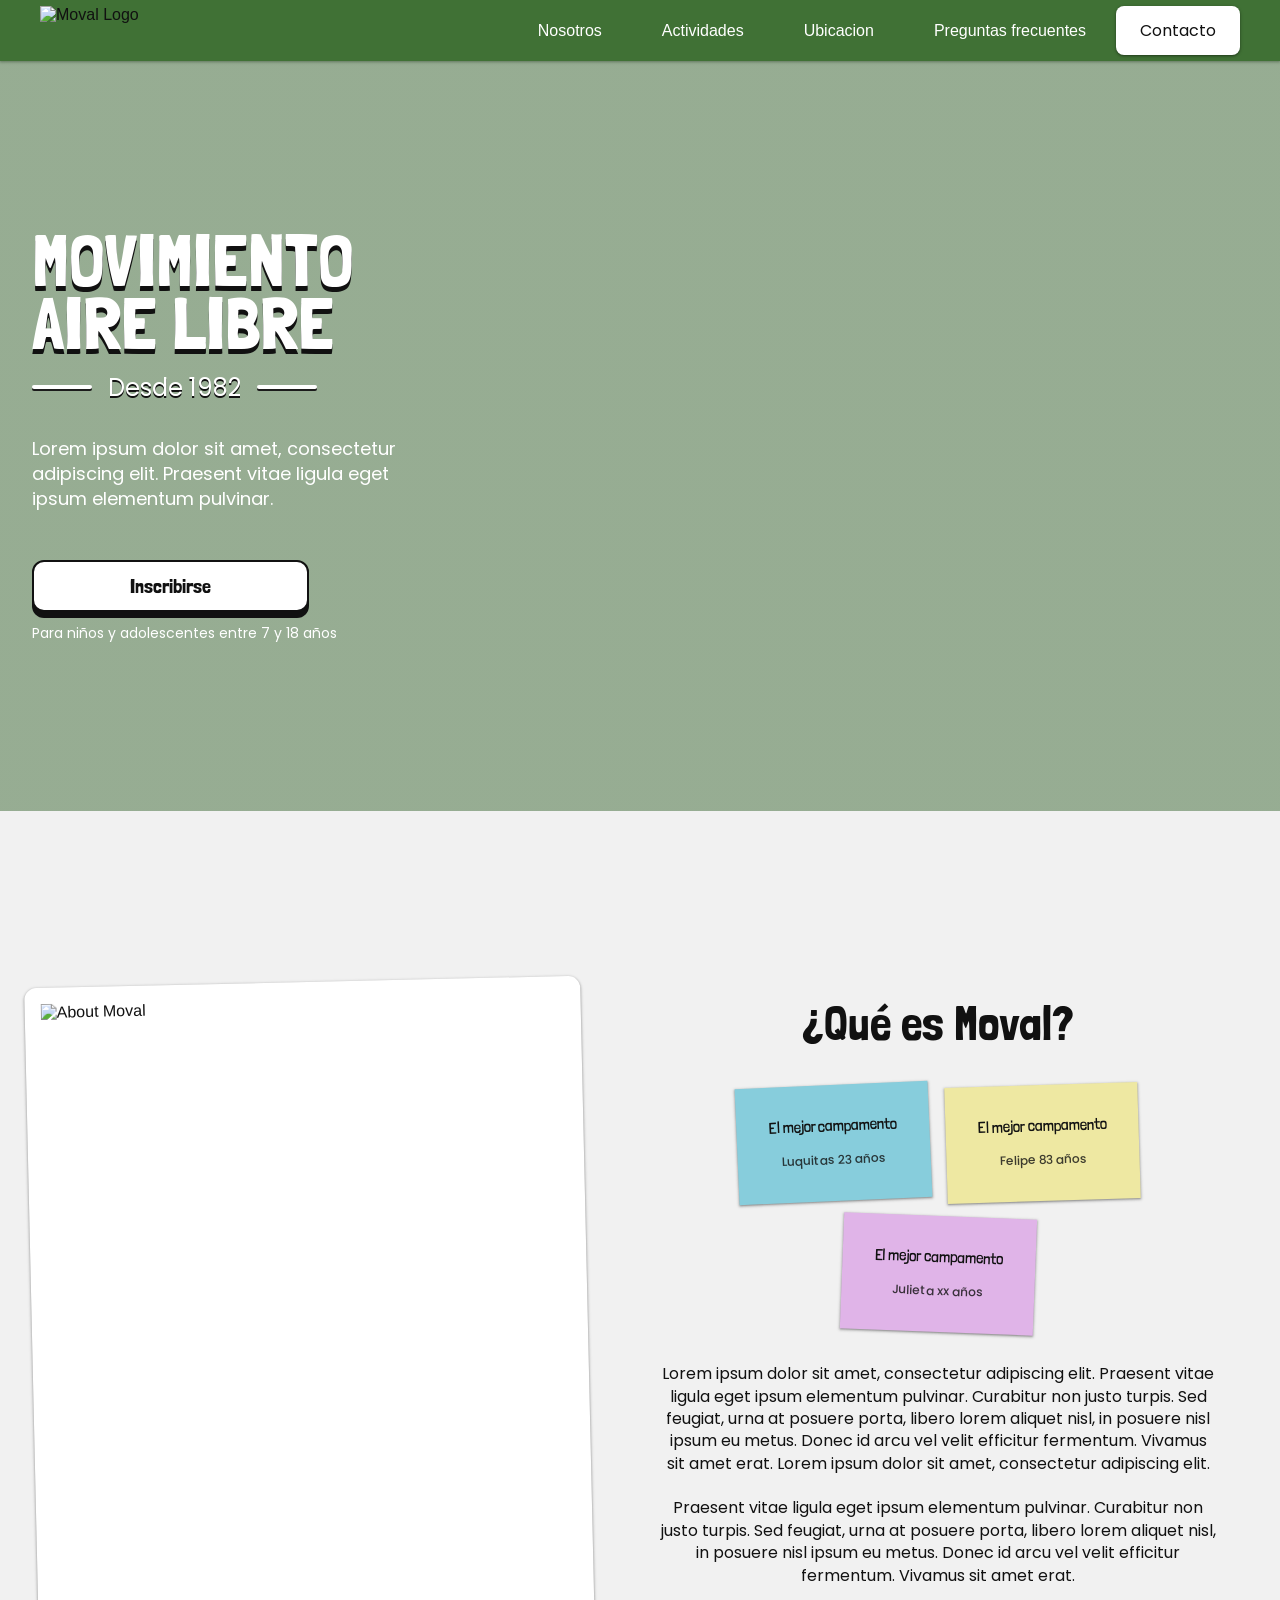
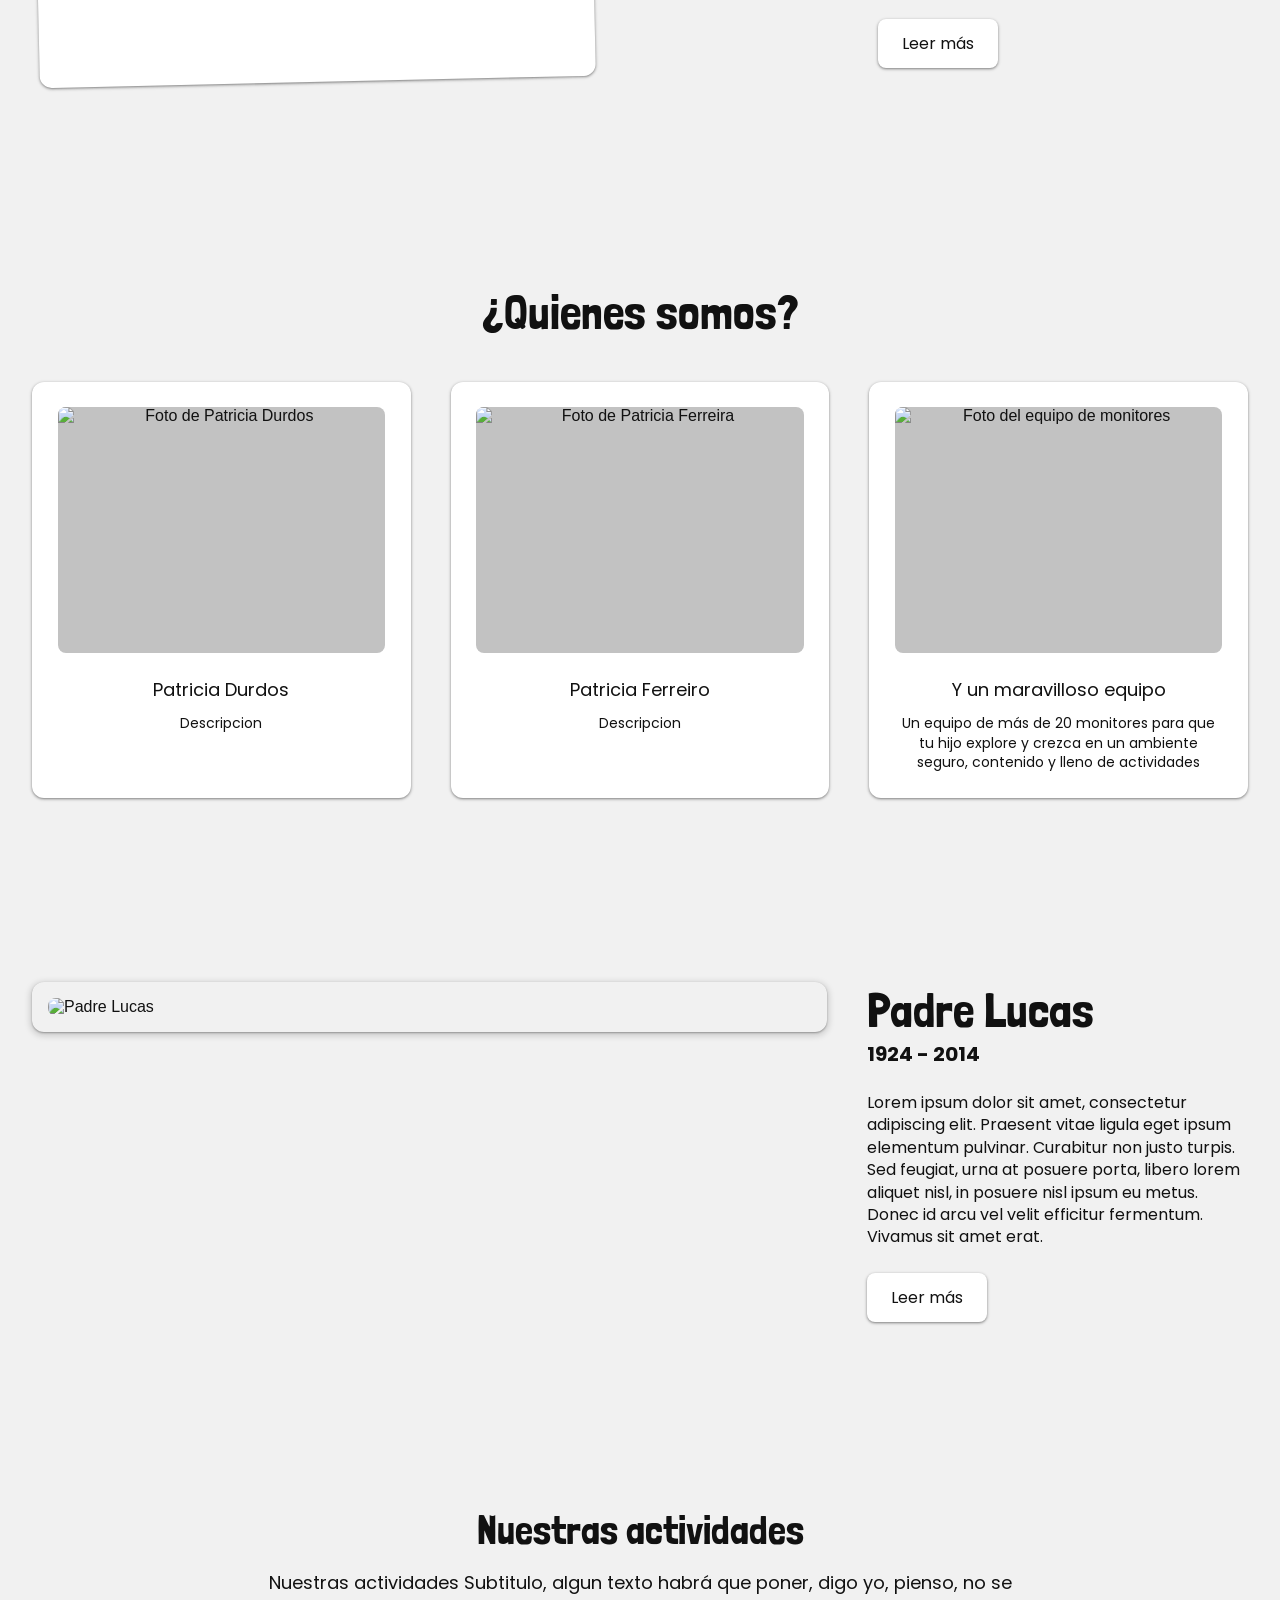
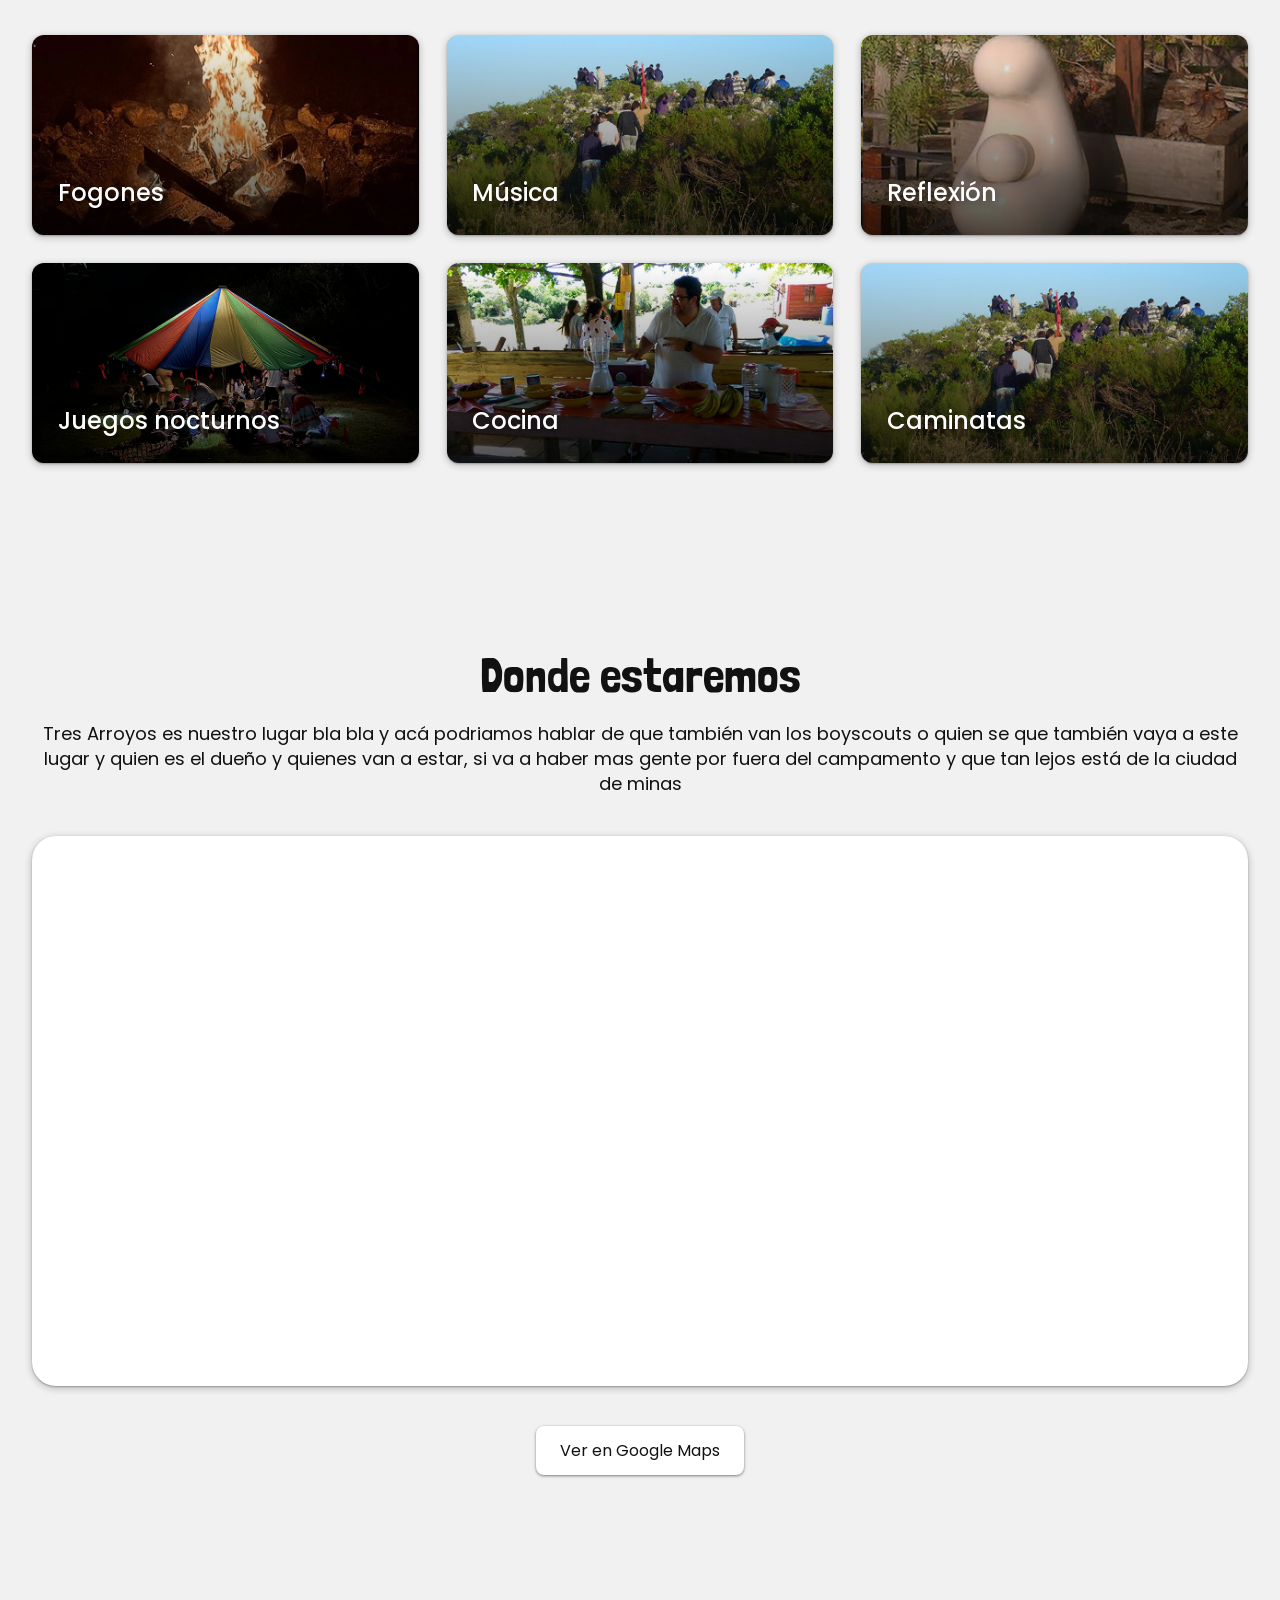
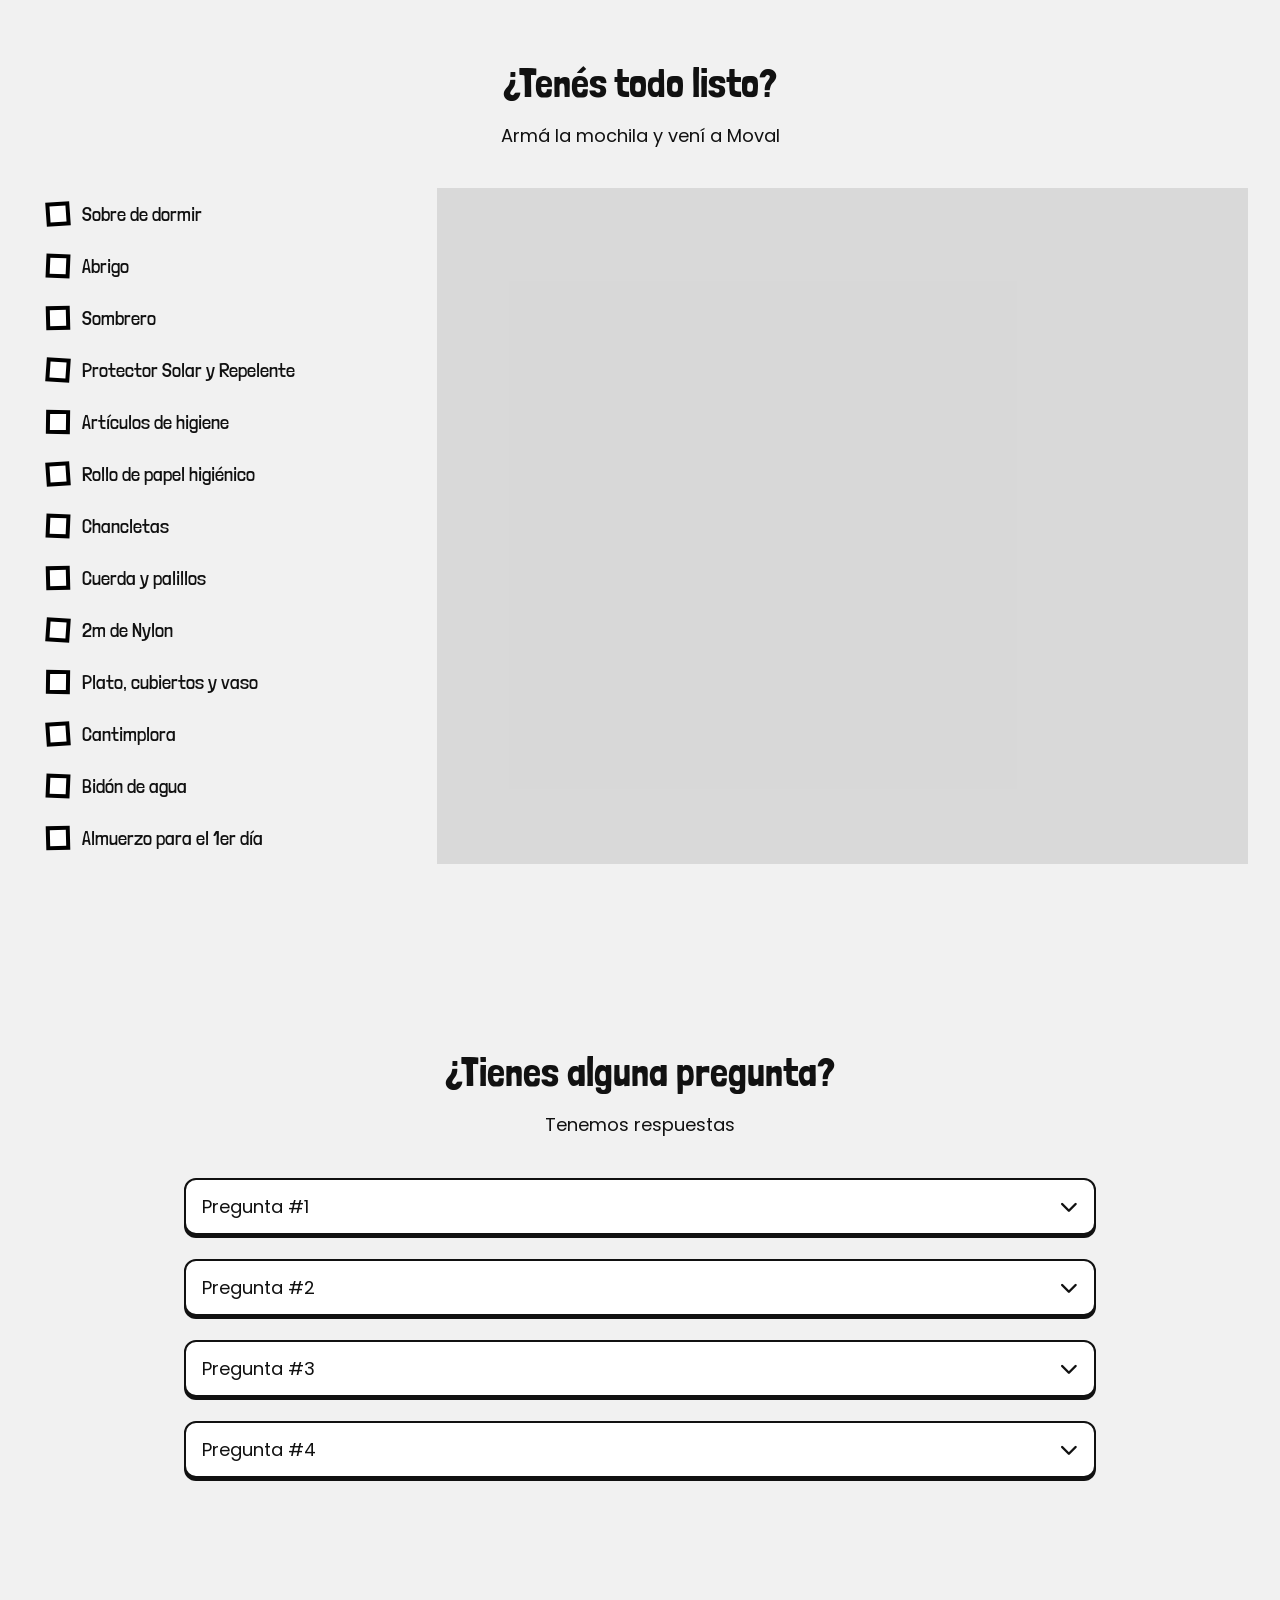
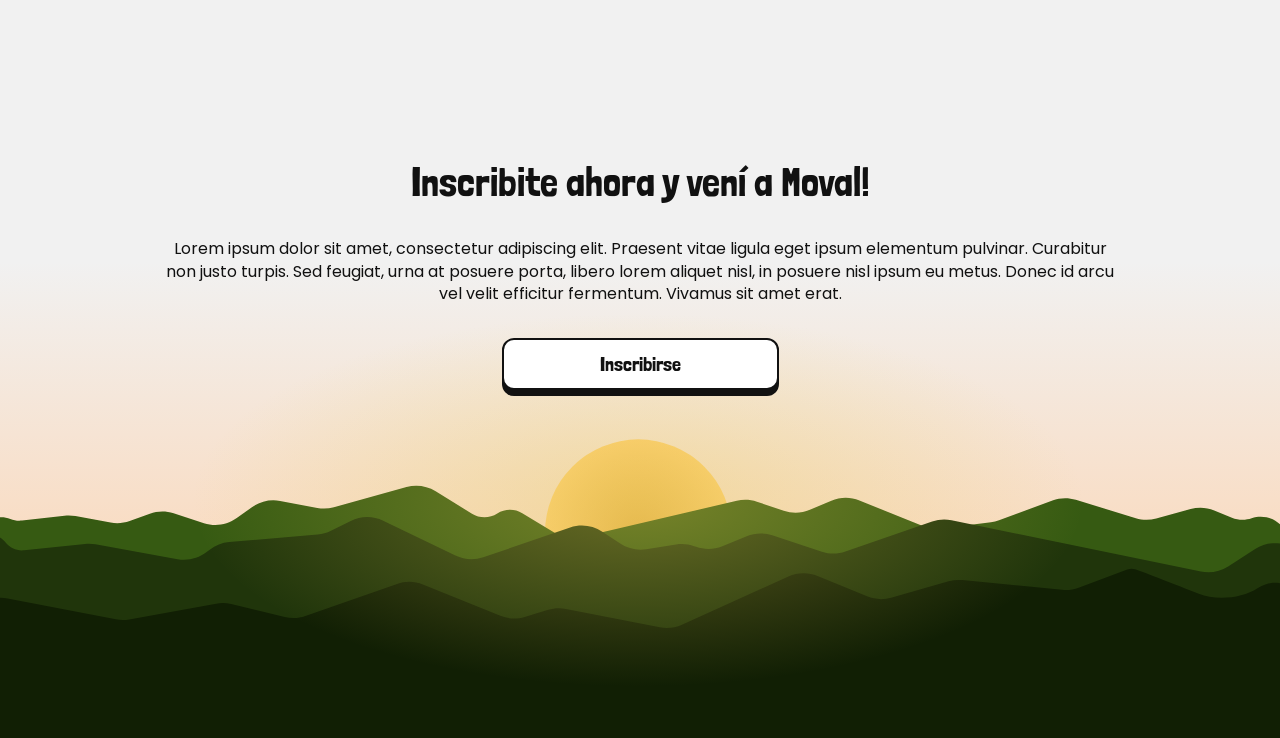
==== commit 6431aced: "Post" ====
--- a/index.html
+++ b/index.html
@@ -4,7 +4,7 @@
     <meta charset="UTF-8" />
     <meta name="viewport" content="width=device-width, initial-scale=1.0" />
     <title>Moval</title>
-    <link rel="stylesheet" href="/css/moval_sass.css" />
+    <link rel="stylesheet" href="/css/style.css" />
     <link rel="preconnect" href="https://fonts.googleapis.com" />
     <link rel="preconnect" href="https://fonts.gstatic.com" crossorigin />
     <link
@@ -21,7 +21,6 @@
   </head>
   <body>
     
-
 
     <!-- Navbar-->
     <nav>
@@ -40,7 +39,7 @@
         </li>
       </ul>
       <ul>
-        <li><img src="Assets/MovalLogo.webp" alt="Moval Logo" /></li>
+        <li><img src="Assets/MovalLogo.png" alt="Moval Logo" /></li>
         <li class="hideOnMobile" class="typ-body"><a href="#aboutSection">Nosotros</a></li>
         <li class="hideOnMobile" class="typ-body"><a href="#">Actividades</a></li>
         <li class="hideOnMobile" class="typ-body"><a href="#">Ubicacion</a></li>
@@ -74,7 +73,7 @@
               </p>
             </div>
             <div class="ctaContainer">
-              <a href="/form.html" class="btnPrimary">Inscribirse</a>
+              <a href="form" class="btnPrimary">Inscribirse</a>
               <p class="typ-small">
                 Para niños y adolescentes entre 7 y 18 años
               </p>
@@ -90,7 +89,7 @@
         <div class="sectionAboutContent">
           <div class="divAboutLeft">
             <div class="imageCard">
-              <img src="Assets/Campamento.webp" alt="About Moval" />
+              <img src="Assets/Campamento.png" alt="About Moval" />
             </div>
           </div>
 
@@ -136,14 +135,14 @@
         <h1 class="typ-h1">¿Quienes somos?</h1>
         <div class="ourTeamCards">
           <div class="ourTeamCard">
-            <img src="Assets/MovalLogo.webp" alt="Foto de Patricia Durdos" />
+            <img src="Assets/MovalLogo.png" alt="Foto de Patricia Durdos" />
             <div class="ourTeamCardTextContainer">
               <p class="typ-lead">Patricia Durdos</p>
               <p class="typ-small">Descripcion</p>
             </div>
           </div>
           <div class="ourTeamCard">
-            <img src="Assets/MovalLogo.webp" alt="Foto de Patricia Ferreira" />
+            <img src="Assets/MovalLogo.png" alt="Foto de Patricia Ferreira" />
             <div class="ourTeamCardTextContainer">
               <p class="typ-lead">Patricia Ferreiro</p>
               <p class="typ-small">Descripcion</p>
@@ -151,7 +150,7 @@
           </div>
           <div class="ourTeamCard">
             <img
-              src="Assets/MovalLogo.webp"
+              src="Assets/MovalLogo.png"
               alt="Foto del equipo de monitores"
             />
             <div class="ourTeamCardTextContainer">
@@ -170,7 +169,9 @@
     <section id="padreLucasSection ">
       <div class="sectionContentContainer">
         <div class="padreLucasContent">
-          <div class="padreLucasTextContainer">
+          <div class="padreLucasImg">
+            <img src="Assets/PadreLucas.png" alt="Padre Lucas" />
+          </div><div class="padreLucasTextContainer">
             <div>
               <h1 class="typ-h1">Padre Lucas</h1>
               <h2 class="typ-subtitle-2">1924 - 2014</h2>
@@ -191,80 +192,48 @@
               Leer más
             </a>
           </div>
-          <div class="padreLucasImg">
-            <img src="Assets/PadreLucas.webp" alt="Padre Lucas" />
-          </div>
+          
         </div>
       </div>
     </section>
 
     <!-- Activites Section -->
-    <section class="activitiesSection">
-      <div class="sectionContentContainer">
-        <div class="sectionTitleContainer">
-          <h1 class="typ-h2">Nuestras actividades</h1>
-          <p class="typ-lead">
-            Nuestras actividades Subtitulo, algun texto habrá que poner, digo
-            yo, pienso, no se
-          </p>
-        </div>
-        <div class="activitiesGrid">
-          <div class="activitiesRow">
-            <div class="activityCard">
-              <i class="fa-solid fa-fire activityIcon"></i>
-              <div class="activityCardTextContainer">
-                <p class="typ-lead">Fogatas</p>
-                <p class="small">
-Cantamos juntos al amanecer y a la noche. Guitarras, risas y tradición Moval.
-                </p>
-              </div>
-            </div>
-            <div class="activityCard">
-              <i class="fa-solid fa-guitar activityIcon"></i>
-              <div class="activityCardTextContainer">
-                <p class="typ-lead">Múisca</p>
-                <p class="typ-small">
-Cantamos juntos al amanecer y a la noche. Guitarras, risas y tradición Moval.</p>
-              </div>
-            </div>
-            <div class="activityCard">
-              <i class="fa-solid fa-book-open activityIcon"></i>
-              <div class="activityCardTextContainer">
-                <p class="typ-lead">Reflexión</p>
-                <p class="typ-small">
-Cantamos juntos al amanecer y a la noche. Guitarras, risas y tradición Moval. </p>
-              </div>
-            </div>
-          </div>
-          <div class="activitiesRow">
-            <div class="activityCard">
-              <i class="fa-solid fa-moon activityIcon"></i>
-              <div class="activityCardTextContainer">
-                <p class="typ-lead">Juegos Nocturnos</p>
-                <p class="typ-small">
-Cantamos juntos al amanecer y a la noche. Guitarras, risas y tradición Moval. </p>
-              </div>
-            </div>
-            <div class="activityCard">
-              <i class="fa-solid fa-kitchen-set activityIcon"></i>
-              <div class="activityCardTextContainer">
-                <p class="typ-lead">Cocina</p>
-                <p class="typ-small">
-Aprendemos a compartir y cocinar en equipo. Comida rica, simple y hecha con amor</p>
-              </div>
-            </div>
-            <div class="activityCard">
-              <i class="fa-solid fa-person-hiking activityIcon"></i>
-              <div class="activityCardTextContainer">
-                <p class="typ-lead">Caminatas</p>
-                <p class="typ-small">Descubrimos la magia de Tres Arroyos, respiramos el aire fresco de los senderos y cerros. 
-                </p>
-              </div>
-            </div>
-          </div>
-        </div>
-      </div>
-    </section>
+   <section class="activitiesSection" id="activitiesSection">
+  <div class="sectionContentContainer">
+    <header class="sectionTitleContainer">
+      <h2 class="typ-h2">Nuestras actividades</h2>
+      <p class="typ-lead">
+        Nuestras actividades Subtitulo, algun texto habrá que poner, digo yo, pienso, no se
+      </p>
+    </header>
+
+    <div class="activitiesGrid" role="list">
+      <article class="activityCard activityFogones" role="listitem">
+        <h3 class="typ-subtitle-1 activityTitle">Fogones</h3>
+      </article>
+
+      <article class="activityCard activityEnsayos" role="listitem">
+        <h3 class="typ-subtitle-1 activityTitle">Música</h3>
+      </article>
+
+      <article class="activityCard activityReflexion" role="listitem">
+        <h3 class="typ-subtitle-1 activityTitle">Reflexión</h3>
+      </article>
+
+      <article class="activityCard activityJuegosNocturnos" role="listitem">
+        <h3 class="typ-subtitle-1 activityTitle">Juegos nocturnos</h3>
+      </article>
+
+      <article class="activityCard activityCocina" role="listitem">
+        <h3 class="typ-subtitle-1 activityTitle">Cocina</h3>
+      </article>
+
+      <article class="activityCard activityCaminatas" role="listitem">
+        <h3 class="typ-subtitle-1 activityTitle">Caminatas</h3>
+      </article>
+    </div>
+  </div>
+</section>
 
     <!-- Map Section -->
     <section class="mapSection">
@@ -419,11 +388,11 @@
             nisl, in posuere nisl ipsum eu metus. Donec id arcu vel velit
             efficitur fermentum. Vivamus sit amet erat.
           </p>
-          <a href="/form.html" class="btnPrimary">Inscribirse</a>
+          <a href="form" class="btnPrimary">Inscribirse</a>
         </div>
         <svg
         class="sunrise"
-  
+          width="1500"
           viewBox="0 0 1920 714"
           fill="none"
           xmlns="http://www.w3.org/2000/svg"
@@ -488,6 +457,6 @@
     </section>
 
     <!-- JS  -->
-    <script src="/js/index.js"></script>
+    <script src="index.js"></script>
   </body>
 </html>
--- a/css/style.css
+++ b/css/style.css
@@ -0,0 +1,1139 @@
+* {
+  font-family: sans-serif;
+  margin: 0;
+  padding: 0;
+  box-sizing: border-box;
+}
+
+:root {
+  /* Colores */
+  --primary-color: #407135;
+  --primary-color-hover: #2d5624;
+  --grey-300: #111;
+
+  /* Shadows */
+  --shadow-m1: 0px 1px 2px 0px rgba(0, 0, 0, 0.3),
+    0px 1px 3px 1px rgba(0, 0, 0, 0.15);
+  --shadow-m2: 0px 1px 2px 0px rgba(0, 0, 0, 0.3),
+    0px 2px 6px 2px rgba(0, 0, 0, 0.15);
+  --shadow-m3: 0px 4px 8px 3px rgba(0, 0, 0, 0.15),
+    0px 1px 3px 0px rgba(0, 0, 0, 0.3);
+  --shadow-m4: 0px 6px 10px 4px rgba(0, 0, 0, 0.15),
+    0px 2px 3px 0px rgba(0, 0, 0, 0.3);
+  --shadow-m5: 0px 8px 12px 6px rgba(0, 0, 0, 0.15),
+    0px 4px 4px 0px rgba(0, 0, 0, 0.3);
+
+  /* Fuentes */
+  --ff-display: "Londrina Solid", sans-serif;
+  --ff-body: "Poppins", sans-serif;
+
+  /* Tamaños */
+  --fs-display: 74px;
+  --fs-h1: 48px;
+  --fs-h2: 40px;
+  --fs-h3: 32px;
+  --fs-h4: 28px;
+
+  --fs-subtitle-1: 24px;
+  --fs-subtitle-2: 20px;
+
+  --fs-lead: 18px;
+  --fs-body: 16px;
+  --fs-small: 14px;
+  --fs-tiny: 12px;
+
+  /* Line-height */
+  --lh-display: 0.85; /* 85% */
+  --lh-heading: 1.2; /* 120% */
+  --lh-subtitle: 1.4; /* 140% */
+  --lh-body: 1.4; /* 140% */
+}
+
+/* Display y headings usan Londrina */
+.typ-display {
+  font-family: var(--ff-display);
+  font-size: var(--fs-display);
+  line-height: var(--lh-display);
+  text-shadow: 0px 5px 0px var(--grey-300);
+  font-weight: 500;
+}
+.typ-h1 {
+  font-family: var(--ff-display);
+  font-size: var(--fs-h1);
+  line-height: var(--lh-heading);
+  font-weight: 500;
+}
+
+.typ-h2 {
+  font-family: var(--ff-display);
+  font-size: var(--fs-h2);
+  line-height: var(--lh-heading);
+  font-weight: 500;
+}
+
+.typ-h3 {
+  font-family: var(--ff-display);
+  font-size: var(--fs-h3);
+  line-height: var(--lh-heading);
+  font-weight: 500;
+}
+
+.typ-h4 {
+  font-family: var(--ff-display);
+  font-size: var(--fs-h4);
+  line-height: var(--lh-heading);
+  font-weight: 500;
+}
+
+.typ-subtitle-1 {
+  font-family: var(--ff-body);
+  font-size: var(--fs-subtitle-1);
+  line-height: var(--lh-subtitle);
+  font-weight: 500;
+}
+
+.typ-subtitle-2 {
+  font-family: var(--ff-body);
+  font-size: var(--fs-subtitle-2);
+  line-height: var(--lh-subtitle);
+}
+
+.typ-lead {
+  font-family: var(--ff-body);
+  font-size: var(--fs-lead);
+  line-height: var(--lh-subtitle);
+}
+
+.typ-body {
+  font-family: var(--ff-body);
+  font-size: var(--fs-body);
+  line-height: var(--lh-body);
+}
+
+.typ-small {
+  font-family: var(--ff-body);
+  font-size: var(--fs-small);
+  line-height: var(--lh-body);
+}
+
+.typ-tiny {
+  font-family: var(--ff-body);
+  font-size: var(--fs-tiny);
+  line-height: var(--lh-body);
+}
+
+/**************************************** General Styles ****************************************/
+
+body {
+  background-color: #f1f1f1;
+  color: var(--grey-300);
+  min-height: 100vh;
+}
+
+.sectionContentContainer {
+  width: 100%;
+  height: 100%;
+  display: flex;
+  align-items: center;
+  justify-content: center;
+  padding: 2rem;
+  max-width: 1420px;
+  gap: 40px;
+  flex-direction: column;
+}
+section {
+  margin-bottom: 120px;
+  width: 100%;
+  display: flex;
+  justify-content: center;
+}
+
+.sectionTitleContainer {
+  display: flex;
+  flex-direction: column;
+  gap: 16px;
+  text-align: center;
+}
+
+#WhatsappButton {
+  position: fixed;
+  right: 10%;
+  bottom: 10%;
+
+  z-index: 9999;
+  cursor: pointer;
+
+  filter: drop-shadow(0 8px 12px rgba(0, 0, 0, 0.2));
+  transition: transform 0.15s ease, filter 0.15s ease;
+}
+
+#WhatsappButton:hover {
+  transform: translateY(-3px);
+  filter: drop-shadow(0 12px 18px rgba(0, 0, 0, 0.25));
+}
+
+#WhatsappButton:active {
+  transform: translateY(1px);
+}
+/**************************************** Buttons ****************************************/
+
+.btnPrimary {
+  font-family: var(--ff-display);
+  font-size: 20px;
+  font-weight: 400;
+  width: 277px;
+  text-decoration: none;
+  color: var(--grey-300);
+  background-color: white;
+  padding: 12px 54px;
+  border-radius: 12px;
+  border: solid 2px var(--grey-300);
+  box-shadow: 0px 6px var(--grey-300);
+  text-align: center;
+  z-index: 1;
+}
+
+.btnPrimary:hover {
+  cursor: pointer;
+  background-color: #d3d3d3;
+}
+
+.btnPrimary:active {
+  transform: translateY(6px);
+  box-shadow: none;
+  border: solid 2px white;
+  color: white;
+  background-color: rgb(12, 41, 25);
+}
+
+.btnSecondary {
+  width: fit-content;
+  font-family: "Poppins", sans-serif;
+  color: var(--grey-300);
+  background-color: white;
+  border-radius: 8px;
+  font-size: 16px;
+  padding: 12px 24px;
+  box-shadow: var(--shadow-m1);
+  border: none;
+  text-decoration: none;
+  transition: transform 0.15s ease;
+}
+
+.btnSecondary:hover {
+  transform: translateY(-2px);
+  cursor: pointer;
+  box-shadow: var(--shadow-m2);
+}
+
+/**************************************** NavBar ****************************************/
+
+nav {
+  background-color: var(--primary-color);
+  box-shadow: var(--shadow-m1);
+}
+nav ul {
+  padding: 6px 40px;
+  margin: auto;
+  max-width: 1500px;
+  display: flex;
+  list-style: none;
+}
+nav a {
+  height: 100%;
+  padding: 0 30px;
+  text-decoration: none;
+  display: flex;
+  align-items: center;
+  border-radius: 2px;
+  color: white;
+}
+
+nav a:hover {
+  background-color: var(--primary-color-hover);
+}
+
+nav li:first-child {
+  margin-right: auto;
+}
+nav li:last-child {
+  margin-left: auto;
+}
+
+.fa-xmark,
+.fa-bars {
+  color: white;
+  font-size: 24px;
+}
+.sidebar {
+  position: fixed;
+  top: 0;
+  right: 0;
+  height: 100vh;
+  width: 250px;
+  z-index: 999;
+  background-color: var(--primary-color);
+  box-shadow: var(--shadow-m5);
+  flex-direction: column;
+  align-items: flex-start;
+  justify-content: flex-start;
+  display: none;
+  padding: 0;
+}
+
+.sidebar li {
+  text-align: left;
+  width: 100%;
+}
+
+.sidebar a {
+  height: 100%;
+  padding: 15px 30px;
+  width: 100%;
+}
+.sidebar li:last-child {
+  display: none;
+}
+
+.menu-button {
+  display: none;
+}
+
+@media (max-width: 900px) {
+  .hideOnMobile {
+    display: none;
+  }
+
+  .menu-button {
+    display: block;
+  }
+}
+
+@media (max-width: 400px) {
+  .sidebar {
+    width: 100%;
+  }
+}
+
+/**************************************** Hero ****************************************/
+
+.heroImage {
+  display: flex;
+  justify-content: center;
+  align-items: center;
+  width: 100%;
+  height: 750px;
+  background-image: linear-gradient(
+      rgba(61, 105, 53, 0.5),
+      rgba(61, 105, 53, 0.5)
+    ),
+    url("/Assets/MovalHero.jpg");
+  background-position: center;
+  background-repeat: no-repeat;
+  background-size: cover;
+}
+
+.heroContentContainer {
+  display: flex;
+  color: white;
+  text-align: left;
+  width: 100%;
+  display: flex;
+  gap: 64px;
+}
+
+.heroContent {
+  display: flex;
+  flex-direction: column;
+  flex: 0.3;
+  gap: 48px;
+}
+
+.heroTextContainer {
+  display: flex;
+  flex-direction: column;
+  gap: 32px;
+}
+
+.heroTitleContainer {
+  display: flex;
+  flex-direction: column;
+  gap: 16px;
+}
+
+.heroSubtitleContainer {
+  display: flex;
+  align-items: center;
+  gap: 16px;
+}
+
+.heroSubtitle {
+  color: #fff;
+  font-size: var(--fs-subtitle-1);
+  text-shadow: 0px 2px 0px var(--grey-300);
+  font-weight: 400;
+}
+
+/* líneas izquierda y derecha */
+.heroSubtitleContainer::before,
+.heroSubtitleContainer::after {
+  content: "";
+  display: block;
+  height: 4px;
+  width: 60px;
+  border-radius: 999px;
+  background-color: #fff;
+  box-shadow: 0px 2px 0px #1b1b1b;
+}
+
+.ctaContainer {
+  display: flex;
+  flex-direction: column;
+  gap: 12px;
+}
+
+/**************************************** About ****************************************/
+
+.sectionAboutContent {
+  display: flex;
+  gap: 40px;
+  width: 100%;
+  align-items: stretch;
+}
+
+.divAboutLeft,
+.divAboutRight {
+  flex: 1 1 0;
+  min-width: 0;
+}
+
+/* Izquierda */
+.divAboutLeft {
+  display: flex;
+  align-items: center;
+}
+
+.imageCard {
+  width: 100%;
+  height: 700px;
+  padding: 16px;
+  background-color: #fff;
+  box-shadow: var(--shadow-m1);
+  border-radius: 12px;
+  transform: rotate(-1.3deg);
+  overflow: hidden;
+  display: flex;
+  justify-content: center;
+  align-items: center;
+}
+
+.imageCard img {
+  width: 100%;
+  height: 100%;
+  object-fit: cover;
+  display: block;
+}
+/* Contenedor derecho (tu bloque rojo) */
+.divAboutRight {
+  display: flex;
+  flex-direction: column;
+  justify-content: center;
+  text-align: center;
+  align-items: center;
+  gap: 32px;
+
+  padding: clamp(16px, 3vw, 32px);
+}
+
+/* Contenedor de post-its */
+.divAboutPostitContainer {
+  width: 100%;
+  max-width: 100%;
+
+  display: flex;
+  flex-wrap: wrap;
+  justify-content: center;
+  align-items: stretch;
+
+  gap: clamp(8px, 1.2vw, 16px);
+}
+
+/* Post-it base */
+.divAboutPostit {
+  display: flex;
+  flex-direction: column;
+  justify-content: center;
+  gap: 16px;
+  height: fit-content;
+  padding: clamp(10px, 2rem, 144541px);
+  flex: 1 1 1;
+  max-width: 220px;
+  box-shadow: var(--shadow-m1);
+  min-width: 0;
+}
+
+/* Tipos dentro */
+.divAboutPostit p {
+  font-family: var(--ff-display);
+  font-weight: 300;
+  font-size: clamp(16px, 1.2vw, 20px);
+  line-height: 1.1;
+}
+
+.divAboutPostit span {
+  font-family: var(--ff-body);
+  font-weight: 500;
+  font-size: clamp(11px, 0.95vw, 14px);
+  opacity: 0.8;
+}
+
+/* Colores + rotaciones suaves */
+.postIt1 {
+  background-color: #87cddc;
+  transform: rotate(-2.5deg);
+  transition: 200ms;
+}
+.postIt1:hover {
+  transform: rotate(6deg);
+  box-shadow: var(--shadow-m4);
+}
+.postIt2 {
+  background-color: #eee8a2;
+  transform: rotate(-1.8deg);
+  transition: 200ms;
+}
+.postIt2:hover {
+  transform: rotate(6deg);
+  box-shadow: var(--shadow-m4);
+}
+.postIt3 {
+  background-color: #e0b4e8;
+  transform: rotate(2.2deg);
+  transition: 200ms;
+}
+.postIt3:hover {
+  transform: rotate(-4.2deg);
+  box-shadow: var(--shadow-m4);
+}
+
+@media (max-width: 900px) {
+  .divAboutPostit {
+    flex: 1 1 clamp(150px, 45%, 220px);
+    max-width: none;
+  }
+  .sectionAboutContent {
+    display: flex;
+    flex-direction: column;
+    align-items: stretch;
+    height: fit-content;
+  }
+}
+
+/**************************************** Padre Lucas ****************************************/
+
+.padreLucasContent {
+  display: flex;
+  gap: 40px;
+  width: 100%;
+  align-items: stretch;
+}
+
+.padreLucasImg {
+  padding: 16px;
+  flex: 2 1 0;
+  max-width: 100%;
+  border-radius: 12px;
+  box-shadow: var(--shadow-m2);
+  object-fit: cover;
+  width: 100%;
+  height: 100%;
+}
+
+.padreLucasImg img {
+  width: 100%;
+  height: 100%;
+  border-radius: 8px;
+  object-fit: cover;
+}
+
+.padreLucasTextContainer {
+  flex: 1 1 0;
+  display: flex;
+  flex-direction: column;
+  justify-content: center;
+  text-align: left;
+  align-items: flex-start;
+  gap: 24px;
+}
+
+@media (max-width: 900px) {
+  .padreLucasContent {
+    width: 100%;
+    height: 100%;
+    display: flex;
+    align-items: center;
+    justify-content: center;
+    flex-direction: column;
+  }
+
+  .padreLucasTextContainer {
+    flex: 1 1 0;
+    display: flex;
+    flex-direction: column;
+    justify-content: center;
+    text-align: left;
+    align-items: flex-start;
+    gap: 12px;
+  }
+}
+
+/**************************************** Our Team ****************************************/
+
+.ourTeamCards {
+  width: 100%;
+  display: flex;
+  gap: 40px;
+}
+
+@media (max-width: 900px) {
+  .ourTeamCards {
+    width: 100%;
+    display: flex;
+    gap: 20px;
+    flex-direction: column;
+  }
+}
+.ourTeamCard {
+  padding: 2vw;
+  display: flex;
+  flex-direction: column;
+  text-align: center;
+  width: 100%;
+  background-color: rgb(255, 255, 255);
+  border-radius: 12px;
+  box-shadow: var(--shadow-m1);
+  gap: 24px;
+}
+
+.ourTeamCardTextContainer {
+  display: flex;
+  flex-direction: column;
+  text-align: center;
+  gap: 12px;
+}
+.ourTeamCard img {
+  border-radius: 8px;
+  aspect-ratio: 4/3;
+  width: 100%;
+  background-color: rgb(194, 194, 194);
+}
+
+/**************************************** Activities ****************************************/
+
+.activitiesSection {
+  width: 100%;
+}
+
+.activitiesGrid {
+  width: 100%;
+  display: grid;
+  grid-template-columns: repeat(3, minmax(0, 1fr));
+  gap: clamp(16px, 2.2vw, 40px);
+}
+
+/* Cambio principal a 2 columnas */
+@media (max-width: 900px) {
+  .activitiesGrid {
+    grid-template-columns: repeat(2, minmax(0, 1fr));
+  }
+}
+
+/* Extra opcional para celulares chicos */
+@media (max-width: 520px) {
+  .activitiesGrid {
+    grid-template-columns: 1fr;
+  }
+}
+
+/* ---------------------------------------------------------
+   Card base
+--------------------------------------------------------- */
+
+.activityCard {
+  position: relative;
+  width: 100%;
+  min-height: clamp(140px, 18vw, 200px);
+  padding: clamp(16px, 2vw, 28px);
+
+  display: flex;
+  align-items: flex-end;
+
+  border-radius: 12px;
+  background-color: #fff;
+  background-position: center;
+  background-repeat: no-repeat;
+  background-size: cover;
+
+  box-shadow: var(--shadow-m2);
+  transition: box-shadow 0.2s ease, transform 0.2s ease;
+}
+
+.activityCard:hover {
+  box-shadow: var(--shadow-m4);
+  transform: translateY(-2px);
+}
+
+/* Título dentro de la card */
+.activityTitle {
+  margin: 0;
+  color: #fff;
+  text-shadow: 0 2px 8px rgba(0, 0, 0, 0.45);
+}
+
+/* ---------------------------------------------------------
+   Fondos por actividad
+   Mantenible y fácil de editar
+--------------------------------------------------------- */
+
+.activityFogones {
+  background-image: linear-gradient(rgba(0, 0, 0, 0), rgba(0, 0, 0, 0.7)),
+    url("/Assets/Actividad_Fogones.png");
+}
+
+.activityEnsayos {
+  background-image: linear-gradient(rgba(0, 0, 0, 0), rgba(0, 0, 0, 0.7)),
+    url("/Assets/Actividad_Caminata.png");
+}
+
+.activityReflexion {
+  background-image: linear-gradient(rgba(0, 0, 0, 0), rgba(0, 0, 0, 0.7)),
+    url("/Assets/Actividad_Reflexion.png");
+}
+
+.activityJuegosNocturnos {
+  background-image: linear-gradient(rgba(0, 0, 0, 0), rgba(0, 0, 0, 0.7)),
+    url("/Assets/Actividad_Juegos_Nocturnos.png");
+}
+
+.activityCocina {
+  background-image: linear-gradient(rgba(0, 0, 0, 0), rgba(0, 0, 0, 0.7)),
+    url("/Assets/Actividad_Cocina.png");
+}
+
+.activityCaminatas {
+  background-image: linear-gradient(rgba(0, 0, 0, 0), rgba(0, 0, 0, 0.7)),
+    url("/Assets/Actividad_Caminata.png");
+}
+
+/**************************************** Map ****************************************/
+
+iframe {
+  padding: 16px;
+  width: 100%;
+  height: 550px;
+  background-color: white;
+  border-radius: 24px;
+  box-shadow: var(--shadow-m2);
+}
+
+/**************************************** CheckList ****************************************/
+
+.checkListSectionContent {
+  display: flex;
+  width: 100%;
+}
+
+.checkList {
+  flex: 1 1 0;
+  display: flex;
+  flex-direction: column;
+}
+.checkItem {
+  display: flex;
+  align-items: center;
+  gap: 12px;
+  padding: 12px 14px;
+  cursor: pointer;
+}
+
+.checkItem span {
+  font-family: var(--ff-display);
+  font-weight: 300;
+  font-size: 20px;
+}
+
+.checkItem input[type="checkbox"] {
+  appearance: none;
+  -webkit-appearance: none;
+
+  width: 24px;
+  height: 24px;
+  border: 4px solid #000;
+  background: #fff;
+
+  display: grid;
+  place-content: center;
+
+  cursor: pointer;
+  transform: rotate(var(--rot));
+}
+
+.checkItem:nth-child(5n + 1) {
+  --rot: -4deg;
+}
+.checkItem:nth-child(5n + 2) {
+  --rot: 2.5deg;
+}
+.checkItem:nth-child(5n + 3) {
+  --rot: -1.5deg;
+}
+.checkItem:nth-child(5n + 4) {
+  --rot: 4deg;
+}
+.checkItem:nth-child(5n + 5) {
+  --rot: 0.8deg;
+}
+
+.checkItem input[type="checkbox"]::after {
+  content: "";
+  display: block;
+
+  width: 12px;
+  height: 6px;
+
+  border-left: 4px solid #000;
+  border-bottom: 4px solid #000;
+
+  transform: rotate(-45deg) scale(0);
+  transform-origin: center;
+
+  transition: transform 0.1s ease;
+}
+
+.checkItem input[type="checkbox"]:checked::after {
+  transform: rotate(-45deg) scale(1);
+}
+
+/* opcional: estilo cuando está marcado */
+.checkItem input:checked + span {
+  text-decoration: line-through;
+  opacity: 0.65;
+}
+
+.checkListPhotos {
+  flex: 2 1 0;
+  background-color: rgba(0, 0, 0, 0.1);
+}
+
+@media (max-width: 900px) {
+  .checkListPhotos {
+    display: none;
+  }
+  .checkList {
+    align-items: center;
+  }
+}
+/**************************************** FAQ ****************************************/
+
+.FaqContainer {
+  display: flex;
+  flex-direction: column;
+  gap: 24px;
+  width: 100%;
+  align-items: center;
+}
+.Faq {
+  width: 75%;
+  padding: 14px 16px;
+  border: solid 2px var(--grey-300);
+  box-shadow: 0px 3px var(--grey-300);
+  background-color: white;
+  display: flex;
+  border-radius: 12px;
+  justify-content: space-between;
+}
+
+.Faq:hover {
+  cursor: pointer;
+}
+
+/**************************************** Footer ****************************************/
+
+#FooterSection {
+  margin: 0;
+}
+
+.footerContentContainer {
+  width: 100%;
+  height: fit-content;
+  display: flex;
+  align-items: center;
+
+  max-width: 1420px;
+  flex-direction: column;
+}
+.footerTextContainer {
+  transform: translateY(8rem);
+  display: flex;
+  flex-direction: column;
+  gap: 32px;
+  text-align: center;
+  align-items: center;
+  max-width: 75%;
+}
+
+.sunrise {
+  background-image: linear-gradient(
+    rgba(241, 241, 241, 1),
+    rgba(255, 205, 161, 1)
+  );
+  width: 100%;
+}
+
+/******************************************************************************** Form ********************************************************************************/
+
+main {
+  display: flex;
+  flex-direction: column;
+  gap: 64px;
+  margin-top: 64px;
+}
+
+/* Sections del form */
+.listaDeCosasALlevar,
+.fichaDelAcampante {
+  width: 100%;
+  padding: 0 40px;
+  margin: 0;
+  display: flex;
+  justify-content: center;
+}
+
+/* Card contenedora */
+.sectionCardStyleContainer {
+  width: 100%;
+  max-width: 1420px;
+  padding: 40px 75px;
+  display: flex;
+  flex-direction: column;
+  gap: 40px;
+
+  background-color: #ffffff;
+  box-shadow: var(--shadow-m2);
+}
+
+/* Responsive general de la card */
+@media (max-width: 900px) {
+  .sectionCardStyleContainer {
+    padding: 28px 28px;
+  }
+}
+@media (max-width: 520px) {
+  .listaDeCosasALlevar,
+  .fichaDelAcampante {
+    padding: 0 16px;
+  }
+  .sectionCardStyleContainer {
+    padding: 22px 18px;
+  }
+}
+
+/* =========================================================
+   5) Bloque lista de cosas
+========================================================= */
+.itemsListContainer {
+  width: 100%;
+  display: flex;
+  gap: 64px;
+  align-items: flex-start;
+}
+
+.itemsList,
+.importantContainer {
+  display: flex;
+  flex-direction: column;
+  gap: 12px;
+  flex: 1;
+}
+
+.costo {
+  display: flex;
+  flex-direction: column;
+  gap: 12px;
+  padding-top: 8px;
+}
+
+@media (max-width: 900px) {
+  .itemsListContainer {
+    flex-direction: column;
+    gap: 32px;
+  }
+}
+
+/* =========================================================
+   6) Form layout
+========================================================= */
+.form {
+  display: flex;
+  flex-direction: column;
+  gap: 18px;
+}
+
+/* Nueva fila ordenada para labels + controles */
+.formRow {
+  display: flex;
+  gap: 20px;
+  align-items: center;
+  width: 100%;
+}
+
+/* Etiqueta */
+.formLabel {
+  flex: 0.4;
+}
+
+/* Control base (input/select) */
+.formControl {
+  flex: 1;
+  padding: 16px 24px;
+  border: none;
+  box-shadow: var(--shadow-m1);
+  font-family: var(--ff-body);
+  background: #fff;
+}
+
+/* En pantallas chicas, label arriba */
+@media (max-width: 820px) {
+  .formRow {
+    flex-direction: column;
+    align-items: stretch;
+    gap: 8px;
+  }
+  .formLabel {
+    flex: 1;
+  }
+}
+
+/* Agrupación de secciones dentro del form */
+.formSection {
+  border: none;
+  padding: 0;
+  margin-top: 10px;
+
+  display: flex;
+  flex-direction: column;
+  gap: 18px;
+}
+
+.formSection > legend {
+  margin-bottom: 8px;
+}
+
+/* =========================================================
+   7) Checks de salud
+========================================================= */
+.healthFieldset {
+  border: none;
+  padding: 0;
+  margin: 6px 0 2px 0;
+}
+
+.healthFieldset legend {
+  margin-bottom: 10px;
+}
+
+/* Grid responsive para los checks */
+.healthCheckboxGrid {
+  display: grid;
+  grid-template-columns: repeat(2, minmax(160px, 1fr));
+  gap: 10px 18px;
+}
+
+.healthCheck {
+  display: flex;
+  align-items: center;
+  gap: 10px;
+  cursor: pointer;
+}
+
+.healthCheck input[type="checkbox"] {
+  width: 18px;
+  height: 18px;
+  accent-color: var(--grey-300);
+}
+
+@media (max-width: 520px) {
+  .healthCheckboxGrid {
+    grid-template-columns: 1fr;
+  }
+}
+
+@media (min-width: 1100px) {
+  .healthCheckboxGrid {
+    grid-template-columns: repeat(3, minmax(180px, 1fr));
+  }
+}
+
+/* =========================================================
+   8) Tabla de medicación
+========================================================= */
+.formTableBlock {
+  display: flex;
+  flex-direction: column;
+  gap: 12px;
+  margin-top: 6px;
+}
+
+.formTableWrap {
+  width: 100%;
+  overflow-x: auto;
+  border-radius: 16px;
+  box-shadow: var(--shadow-m1);
+  background: #fff;
+}
+
+.formTable {
+  width: 100%;
+  min-width: 520px;
+  border-collapse: collapse;
+}
+
+.formTable thead th {
+  text-align: left;
+  padding: 14px 16px;
+  background: #fafafa;
+  border-bottom: 1px solid rgba(0, 0, 0, 0.08);
+}
+
+.formTable td {
+  padding: 10px 12px;
+  border-bottom: 1px solid rgba(0, 0, 0, 0.06);
+}
+
+.formTable tbody tr:last-child td {
+  border-bottom: none;
+}
+
+.formTable thead th + th,
+.formTable td + td {
+  border-left: 1px solid rgba(0, 0, 0, 0.06);
+}
+
+.tableInput {
+  width: 100%;
+  padding: 12px 14px;
+  border: none;
+  outline: none;
+  background: transparent;
+  font-family: var(--ff-body);
+}
+
+.tableHint {
+  opacity: 0.65;
+}
+
+@media (min-width: 900px) {
+  .formTable {
+    min-width: 0;
+  }
+}
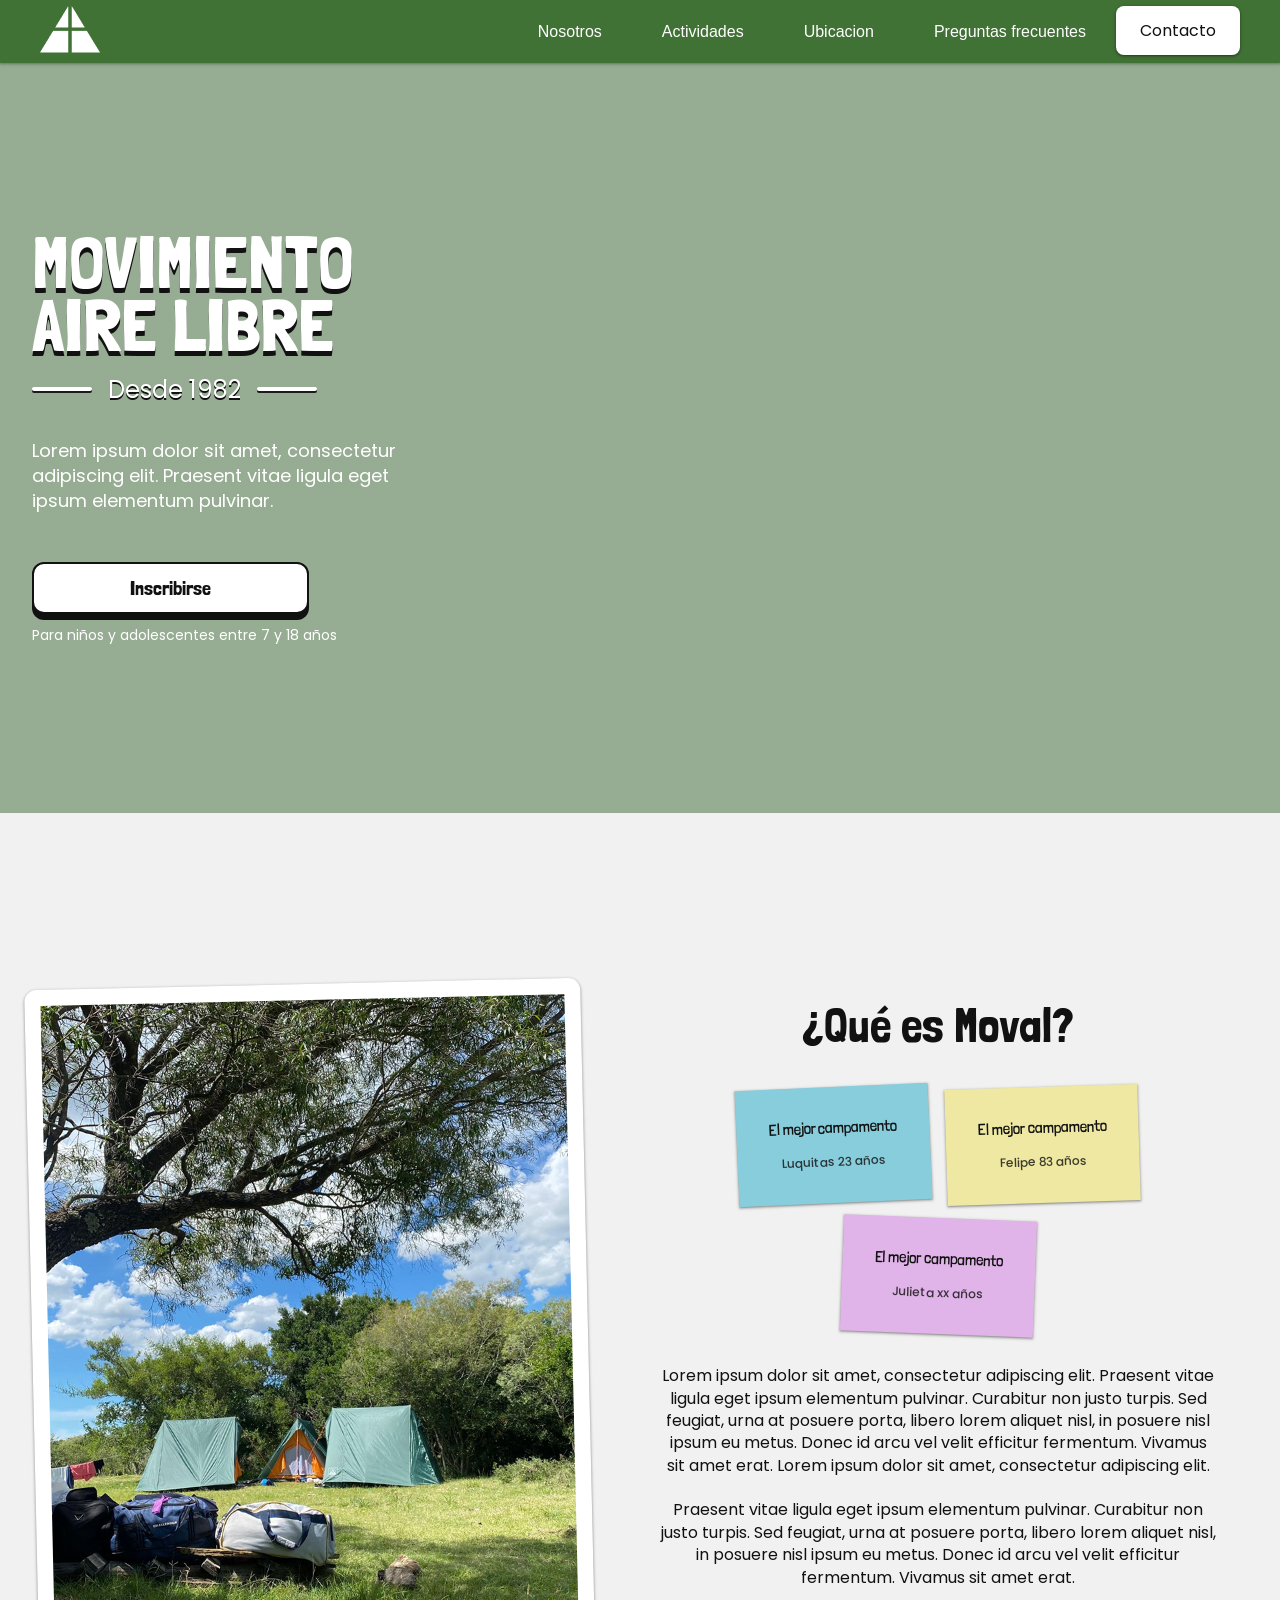
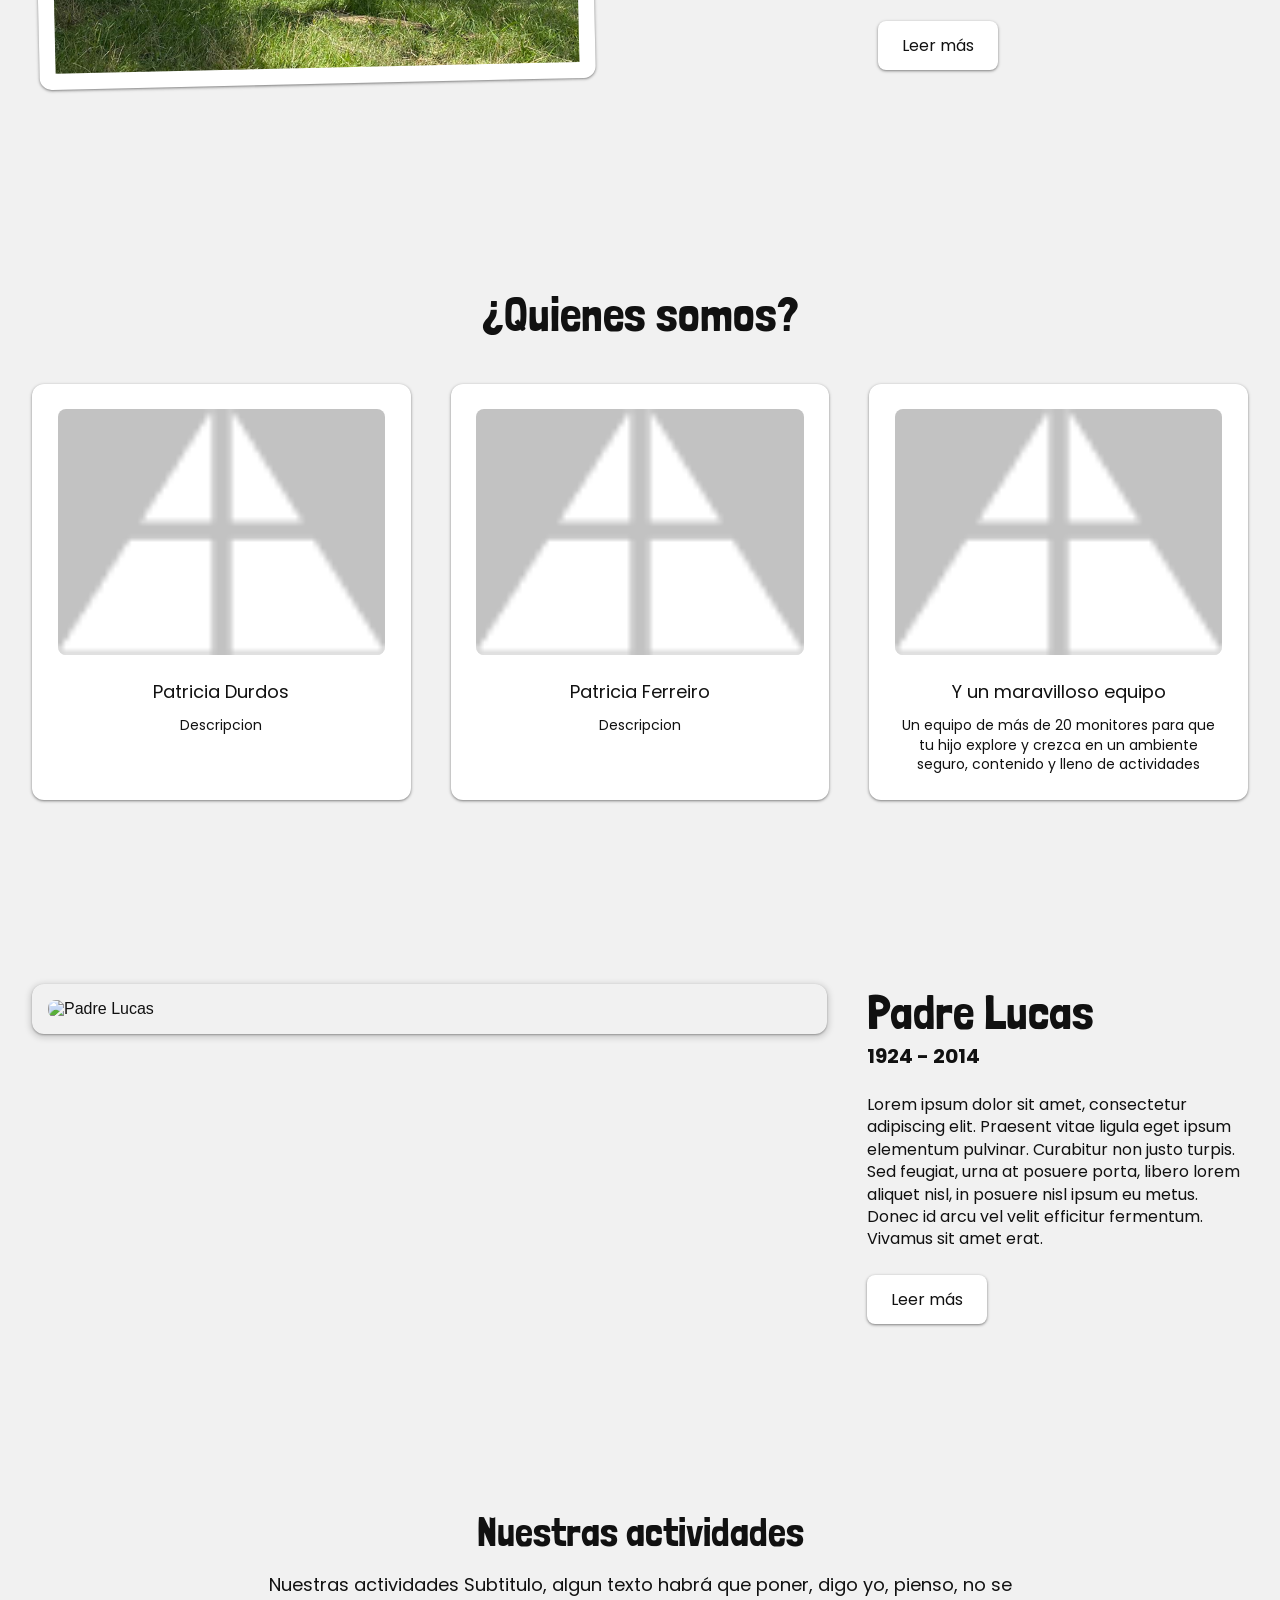
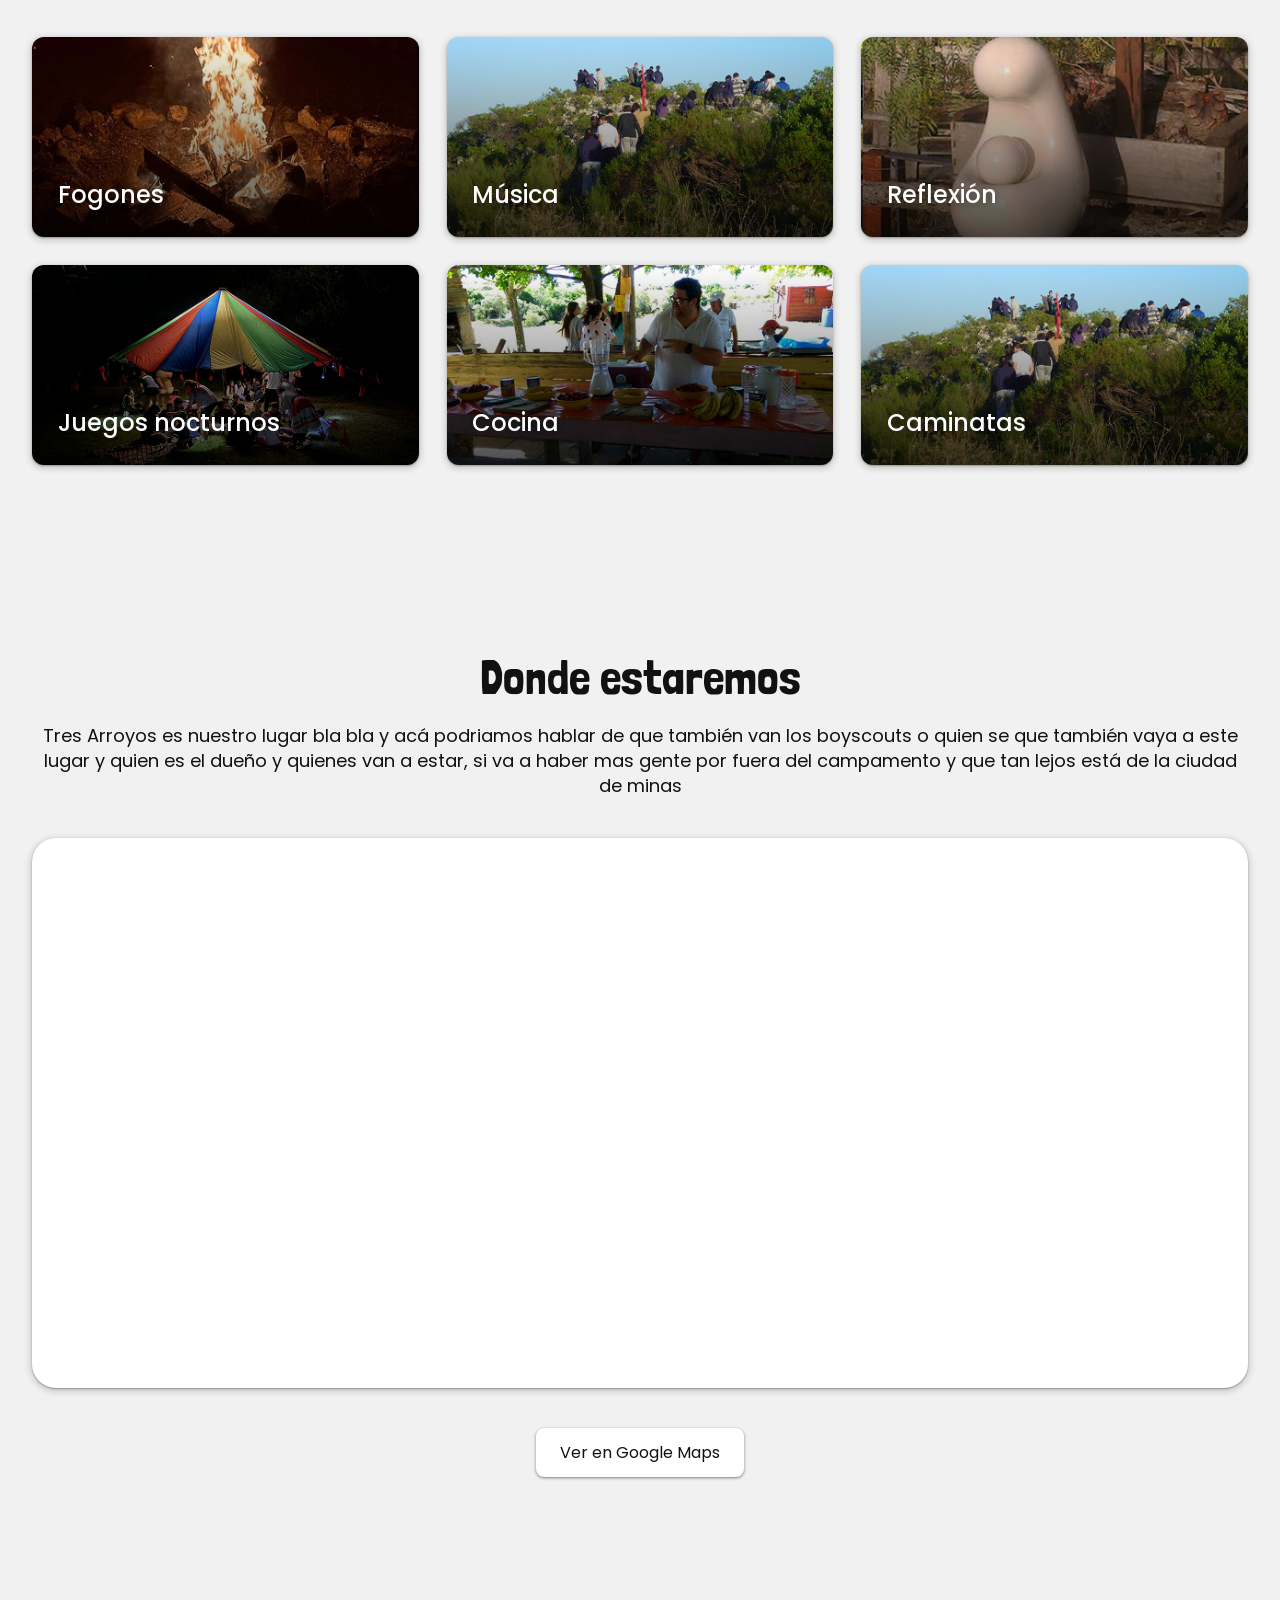
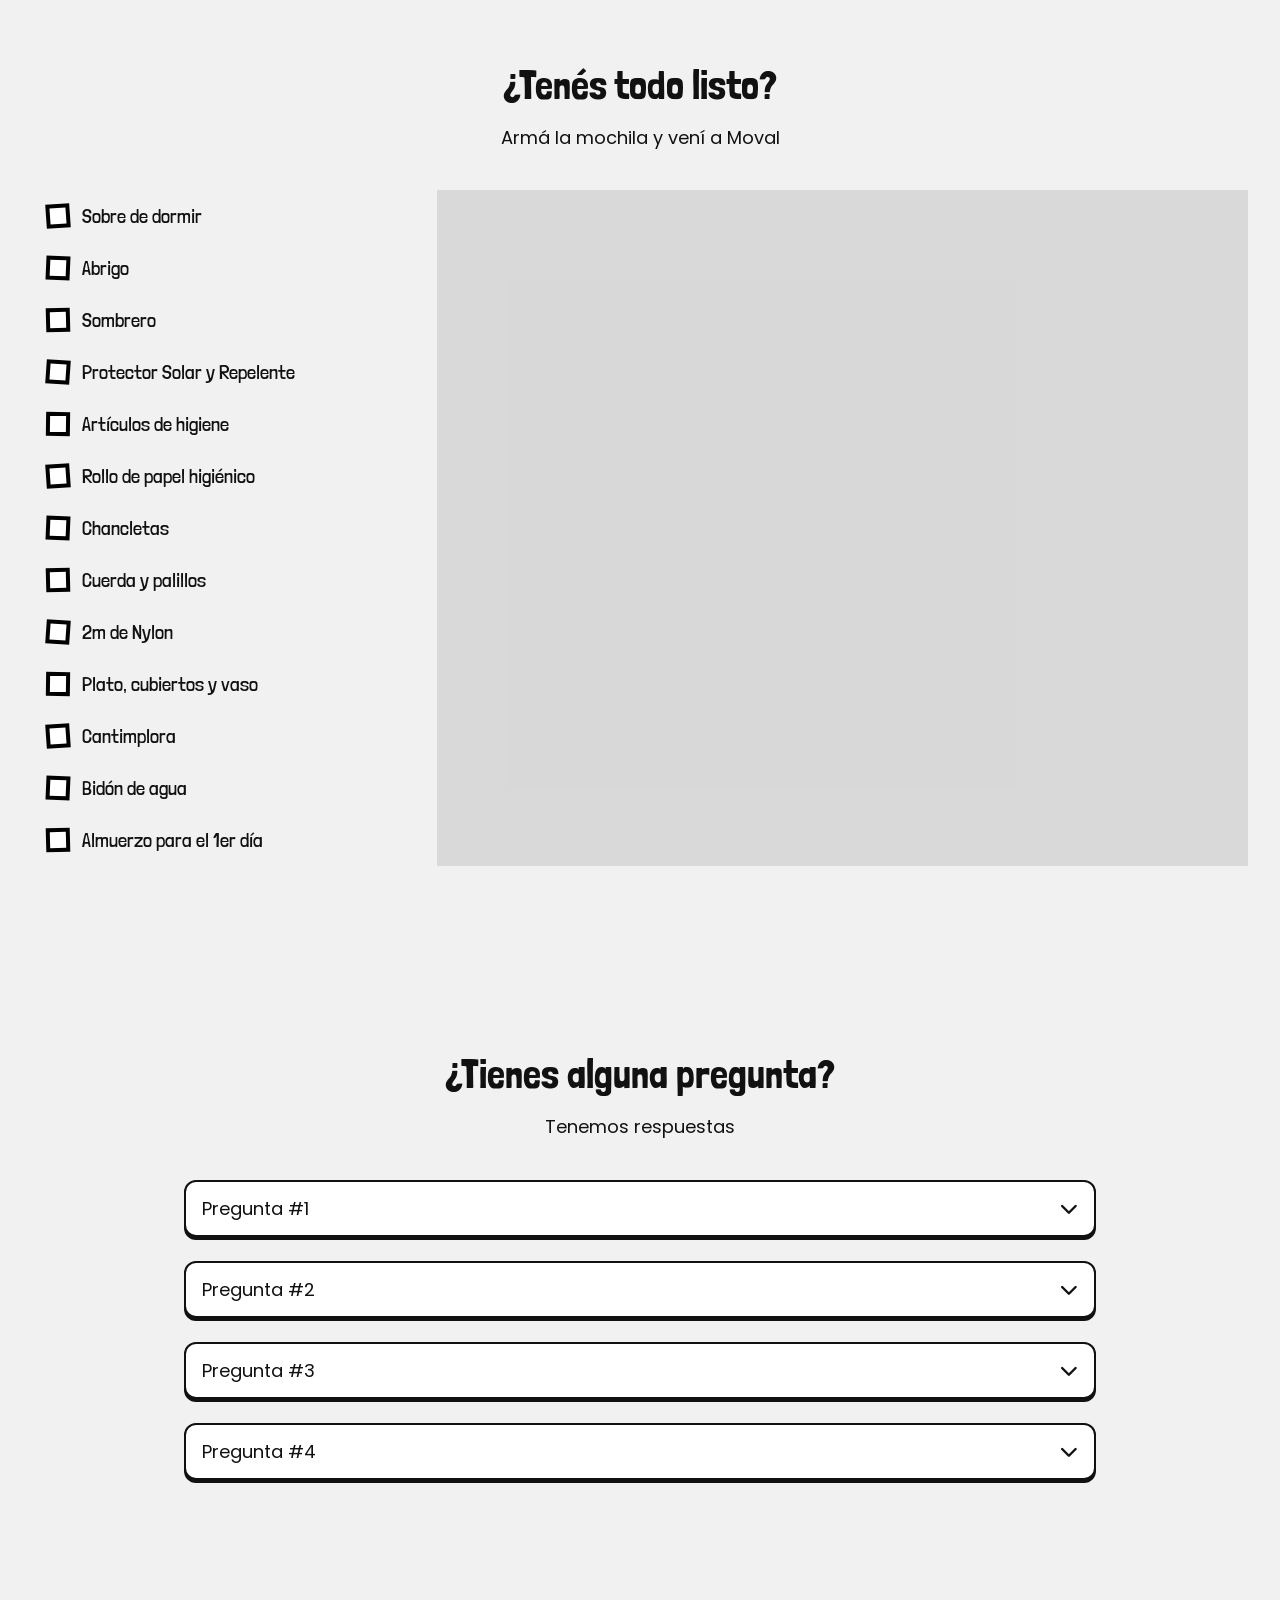
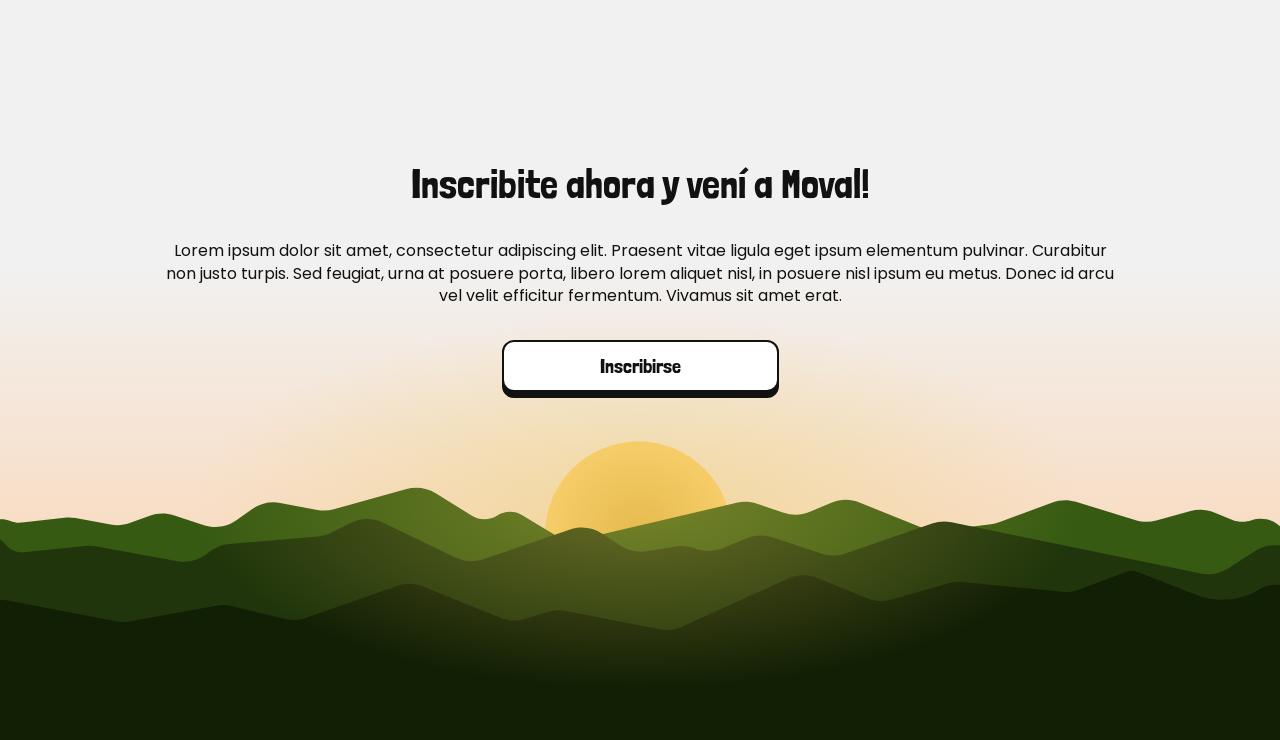
==== commit 3a996064: "Merge branch 'main' of https://github.com/Machin297843/Moval" ====
--- a/index.html
+++ b/index.html
@@ -39,7 +39,7 @@
         </li>
       </ul>
       <ul>
-        <li><img src="Assets/MovalLogo.png" alt="Moval Logo" /></li>
+        <li><img src="Assets/MovalLogo.webp" alt="Moval Logo" /></li>
         <li class="hideOnMobile" class="typ-body"><a href="#aboutSection">Nosotros</a></li>
         <li class="hideOnMobile" class="typ-body"><a href="#">Actividades</a></li>
         <li class="hideOnMobile" class="typ-body"><a href="#">Ubicacion</a></li>
@@ -73,7 +73,7 @@
               </p>
             </div>
             <div class="ctaContainer">
-              <a href="form" class="btnPrimary">Inscribirse</a>
+              <a href="/form.html" class="btnPrimary">Inscribirse</a>
               <p class="typ-small">
                 Para niños y adolescentes entre 7 y 18 años
               </p>
@@ -89,7 +89,7 @@
         <div class="sectionAboutContent">
           <div class="divAboutLeft">
             <div class="imageCard">
-              <img src="Assets/Campamento.png" alt="About Moval" />
+              <img src="Assets/Campamento.webp" alt="About Moval" />
             </div>
           </div>
 
@@ -135,14 +135,14 @@
         <h1 class="typ-h1">¿Quienes somos?</h1>
         <div class="ourTeamCards">
           <div class="ourTeamCard">
-            <img src="Assets/MovalLogo.png" alt="Foto de Patricia Durdos" />
+            <img src="Assets/MovalLogo.webp" alt="Foto de Patricia Durdos" />
             <div class="ourTeamCardTextContainer">
               <p class="typ-lead">Patricia Durdos</p>
               <p class="typ-small">Descripcion</p>
             </div>
           </div>
           <div class="ourTeamCard">
-            <img src="Assets/MovalLogo.png" alt="Foto de Patricia Ferreira" />
+            <img src="Assets/MovalLogo.webp" alt="Foto de Patricia Ferreira" />
             <div class="ourTeamCardTextContainer">
               <p class="typ-lead">Patricia Ferreiro</p>
               <p class="typ-small">Descripcion</p>
@@ -150,7 +150,7 @@
           </div>
           <div class="ourTeamCard">
             <img
-              src="Assets/MovalLogo.png"
+              src="Assets/MovalLogo.webp"
               alt="Foto del equipo de monitores"
             />
             <div class="ourTeamCardTextContainer">
@@ -388,11 +388,11 @@
             nisl, in posuere nisl ipsum eu metus. Donec id arcu vel velit
             efficitur fermentum. Vivamus sit amet erat.
           </p>
-          <a href="form" class="btnPrimary">Inscribirse</a>
+          <a href="/form.html" class="btnPrimary">Inscribirse</a>
         </div>
         <svg
         class="sunrise"
-          width="1500"
+  
           viewBox="0 0 1920 714"
           fill="none"
           xmlns="http://www.w3.org/2000/svg"
@@ -457,6 +457,6 @@
     </section>
 
     <!-- JS  -->
-    <script src="index.js"></script>
+    <script src="/js/index.js"></script>
   </body>
 </html>
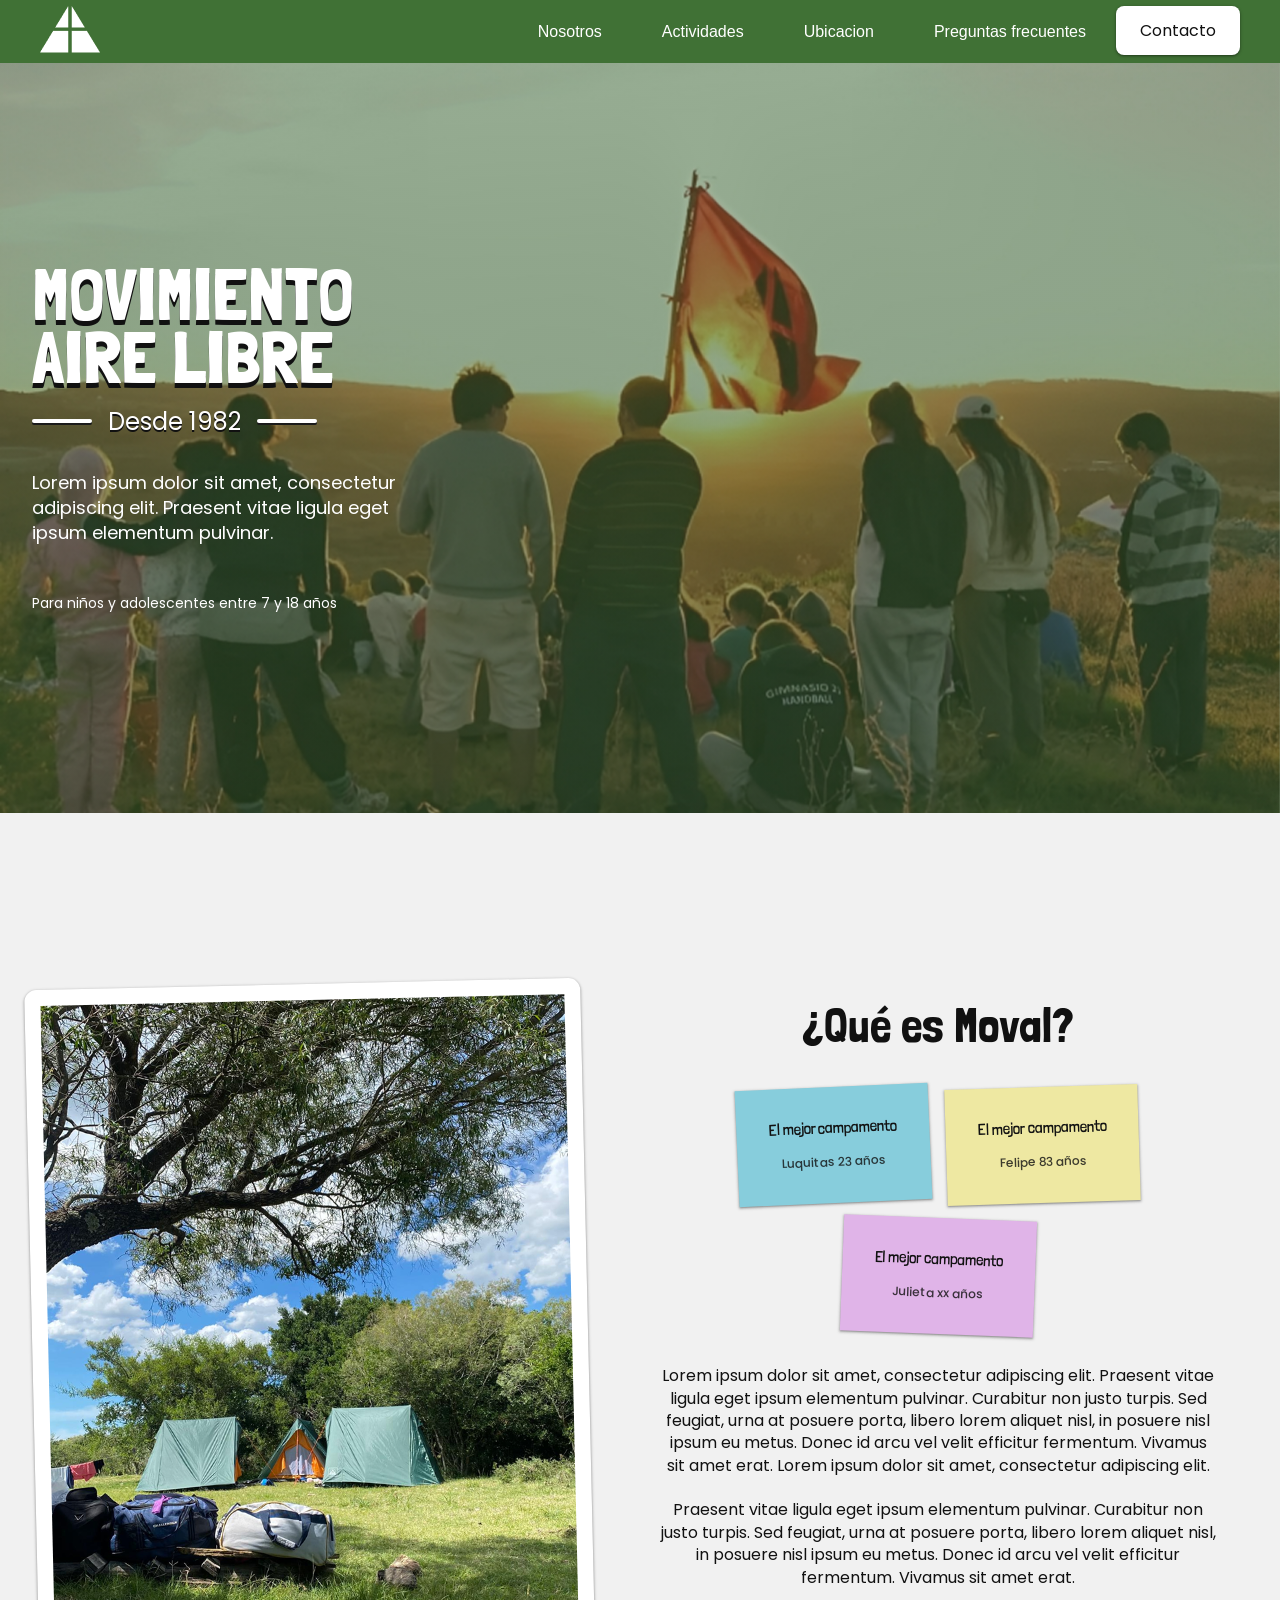
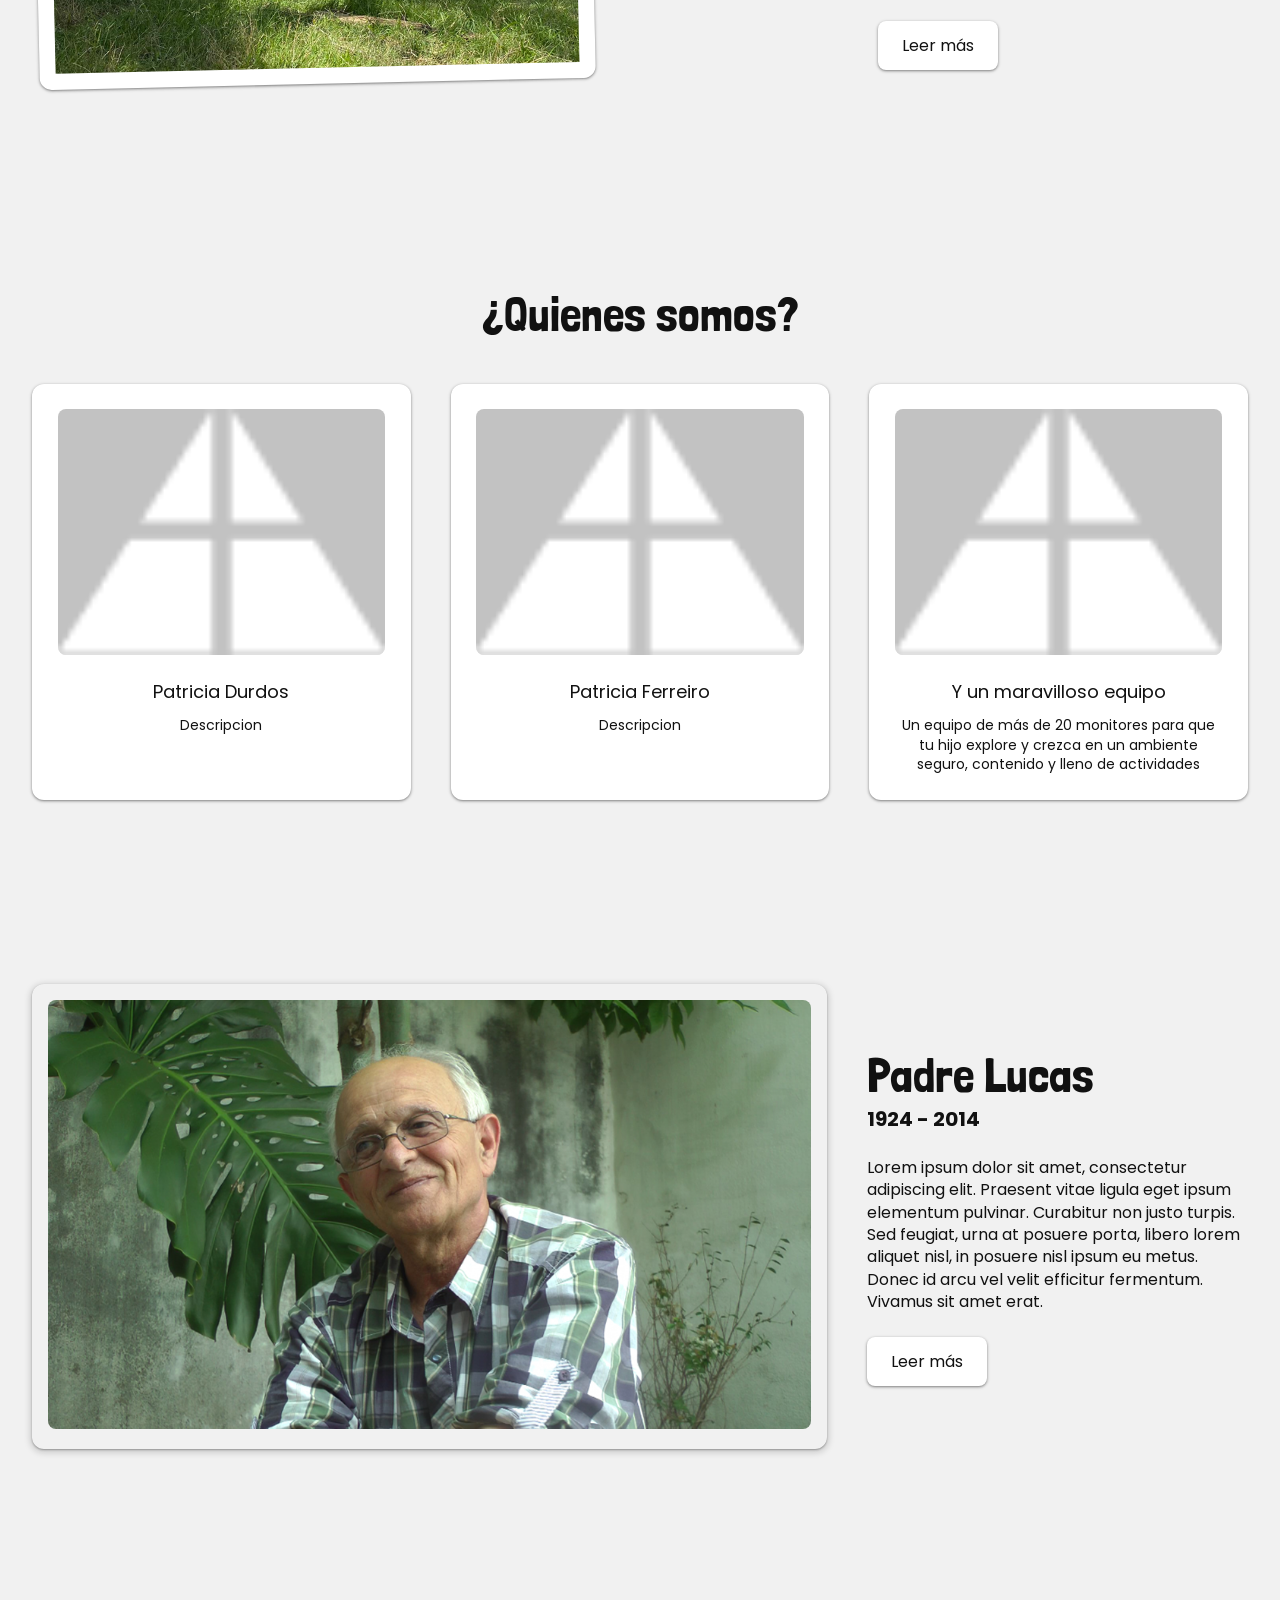
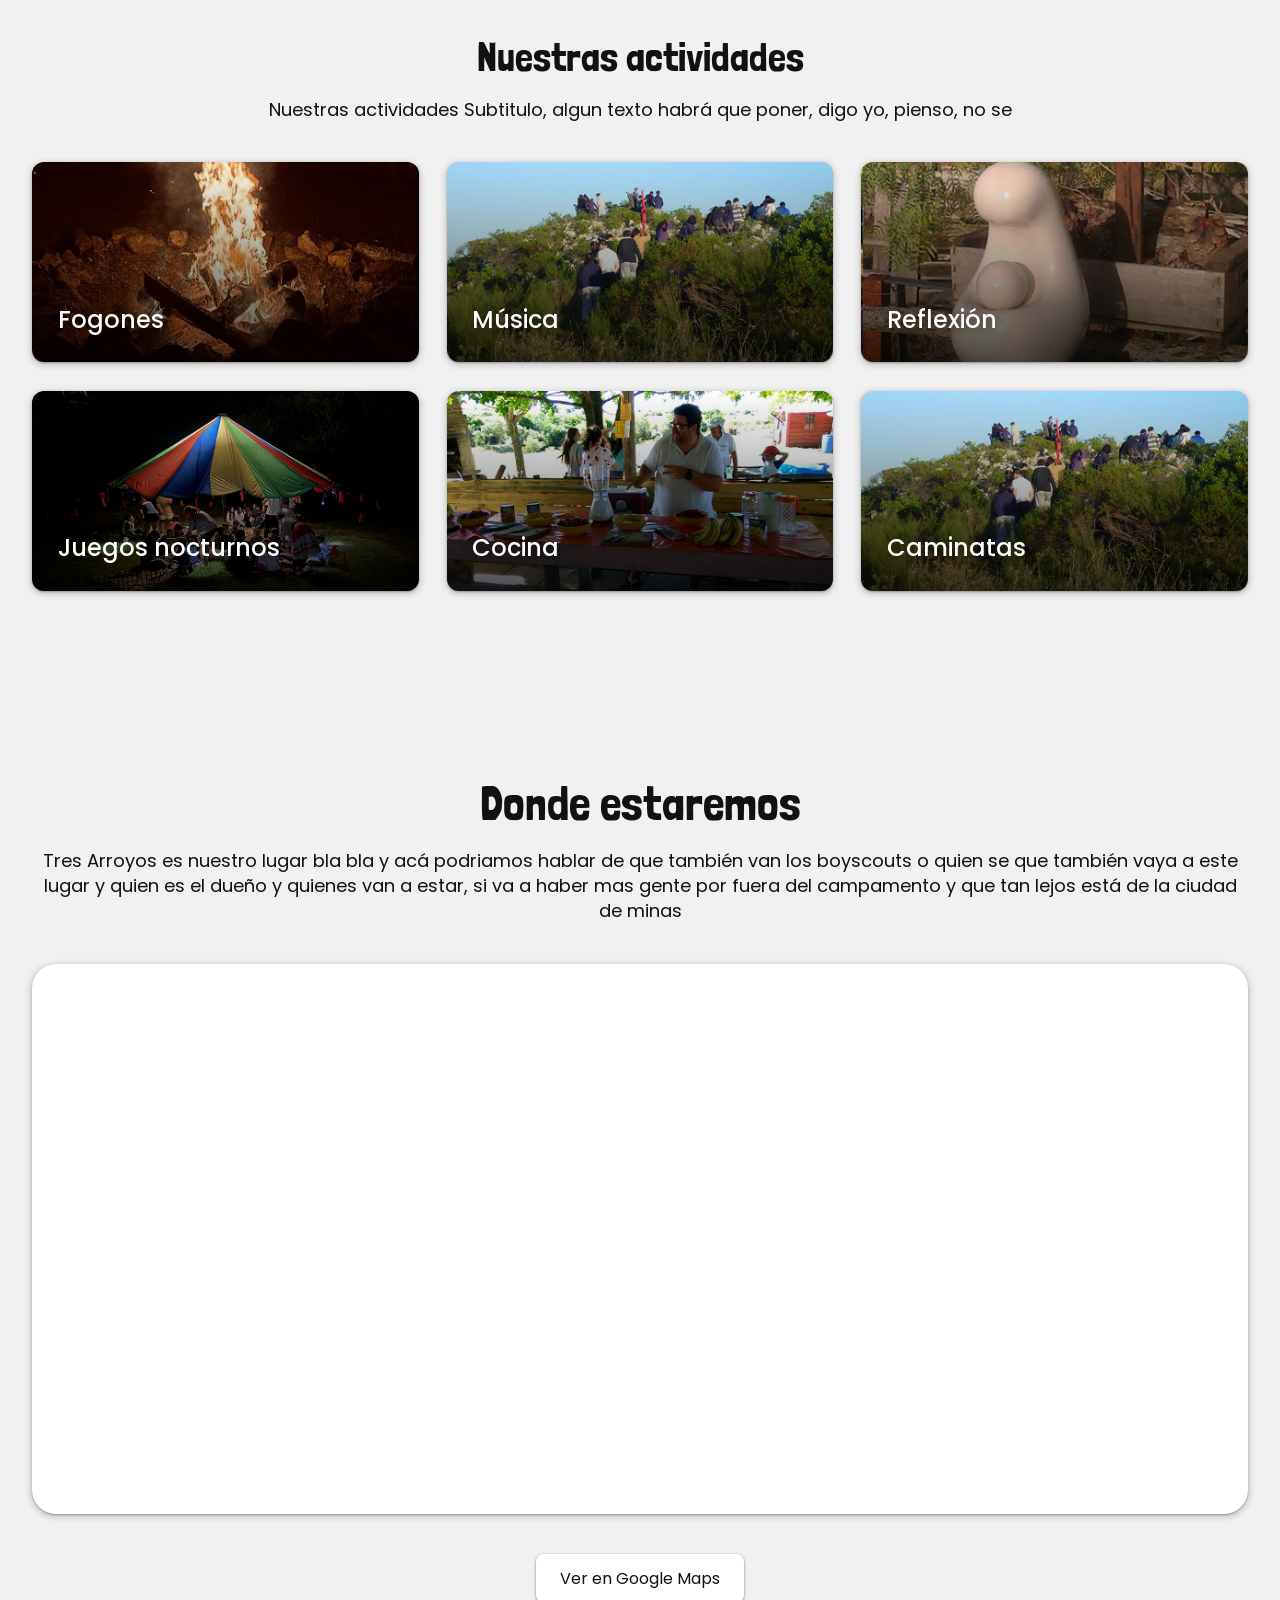
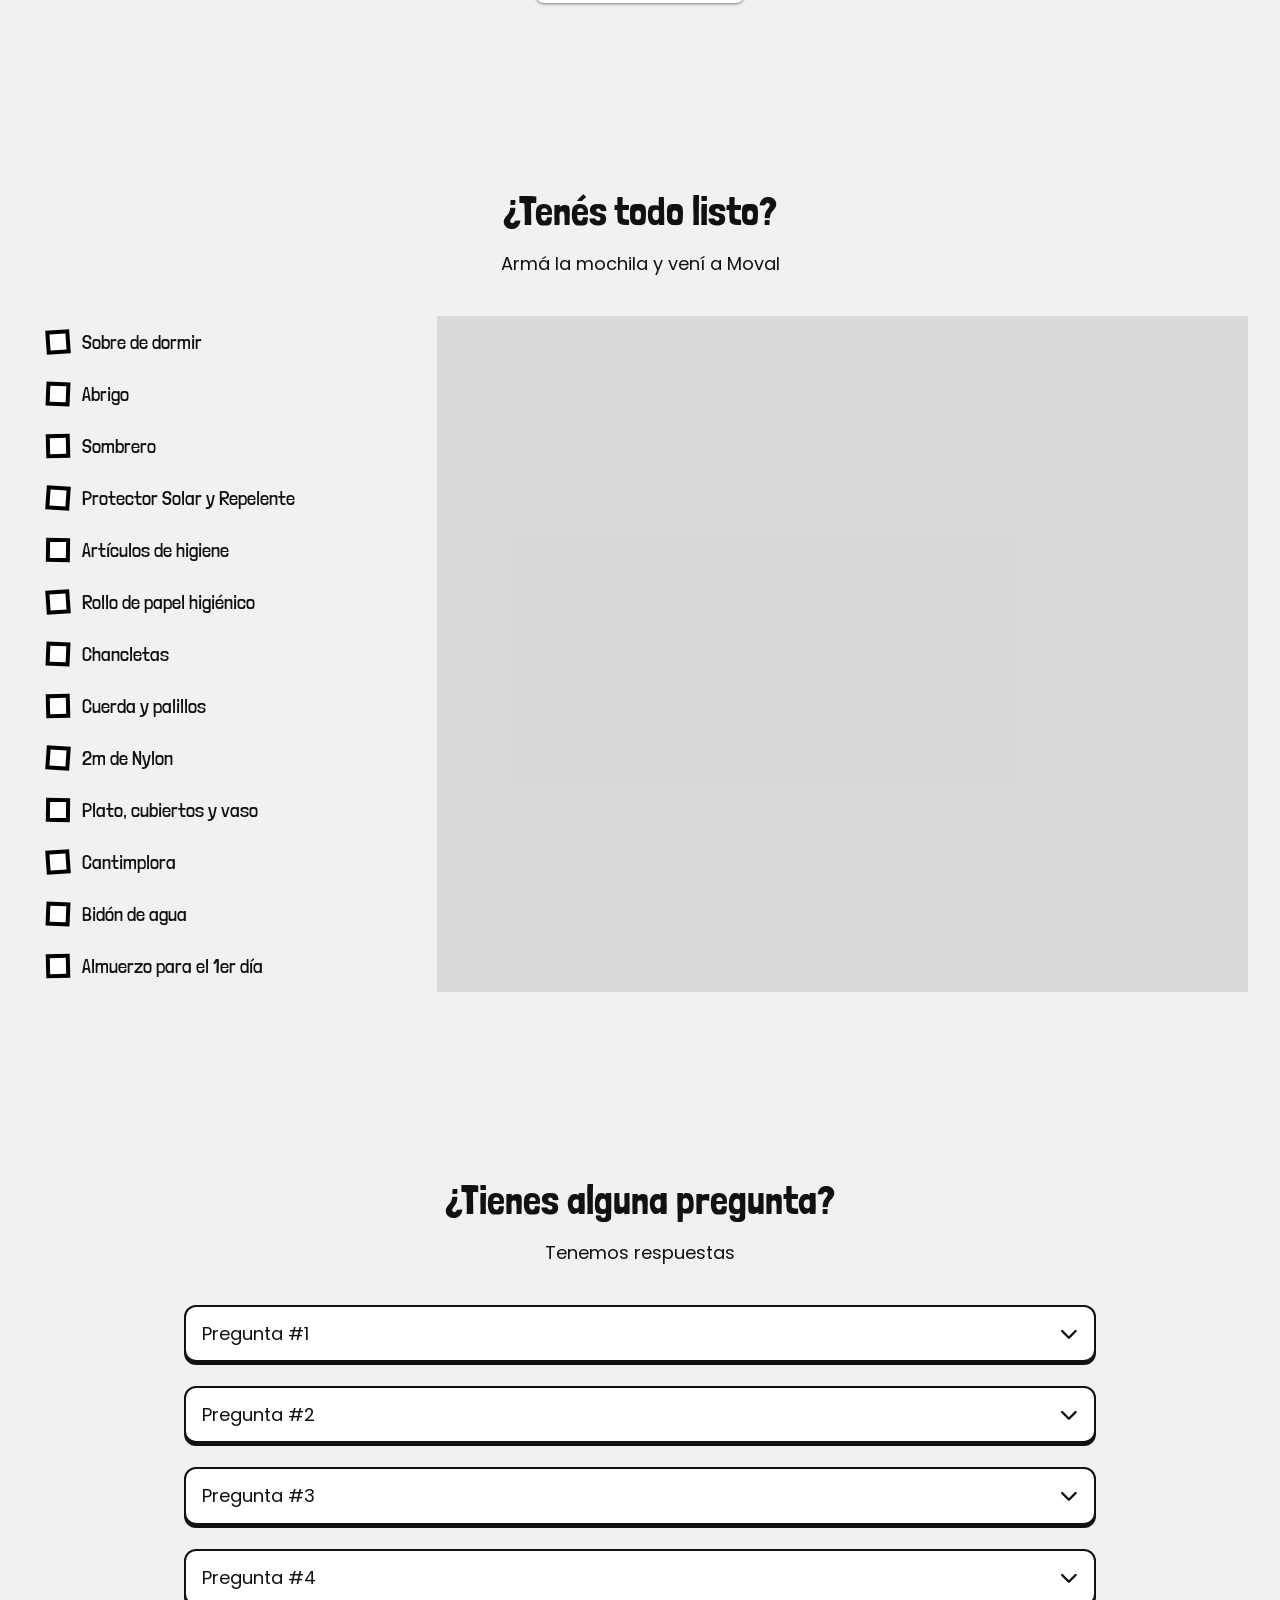
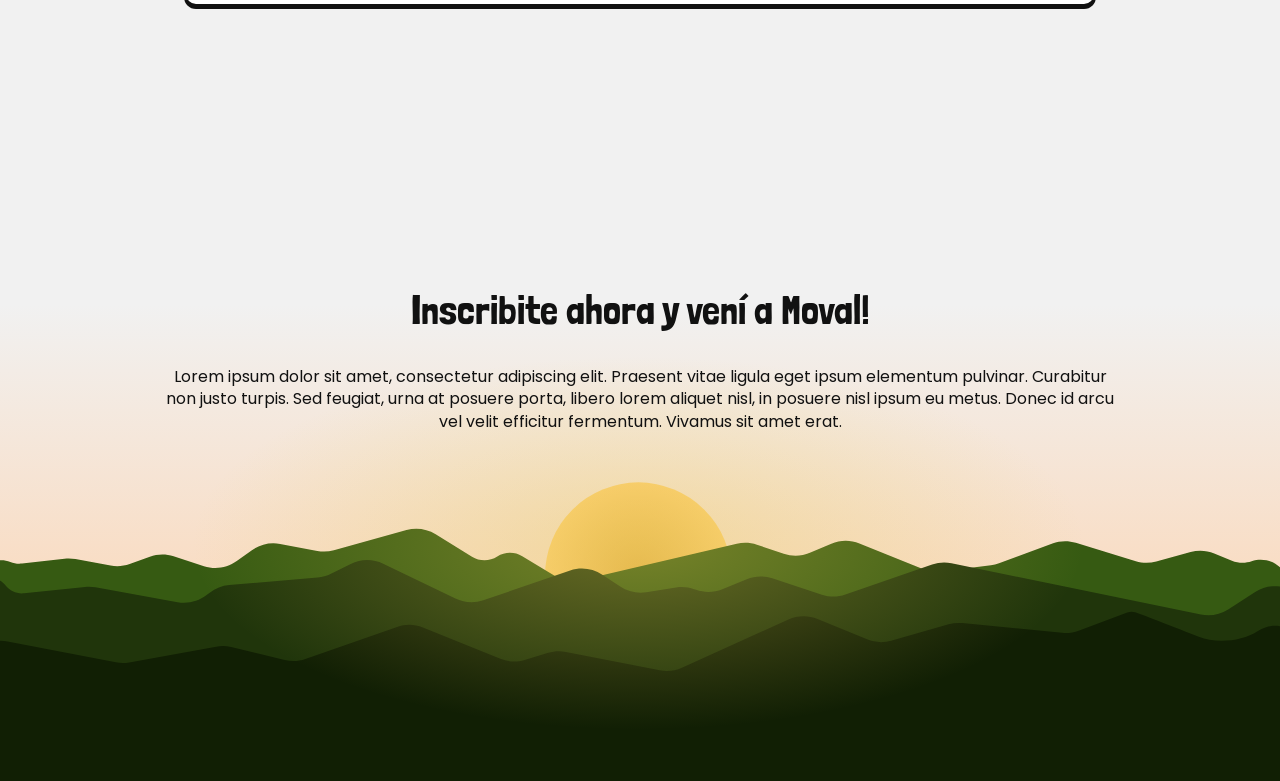
==== commit 035ebb30: "page" ====
--- a/index.html
+++ b/index.html
@@ -73,7 +73,7 @@
               </p>
             </div>
             <div class="ctaContainer">
-              <a href="/form.html" class="btnPrimary">Inscribirse</a>
+              <!-- <a href="/form.html" class="btnPrimary">Inscribirse</a> -->
               <p class="typ-small">
                 Para niños y adolescentes entre 7 y 18 años
               </p>
@@ -170,7 +170,7 @@
       <div class="sectionContentContainer">
         <div class="padreLucasContent">
           <div class="padreLucasImg">
-            <img src="Assets/PadreLucas.png" alt="Padre Lucas" />
+            <img src="Assets/PadreLucas.webp" alt="Padre Lucas" />
           </div><div class="padreLucasTextContainer">
             <div>
               <h1 class="typ-h1">Padre Lucas</h1>
@@ -388,7 +388,7 @@
             nisl, in posuere nisl ipsum eu metus. Donec id arcu vel velit
             efficitur fermentum. Vivamus sit amet erat.
           </p>
-          <a href="/form.html" class="btnPrimary">Inscribirse</a>
+          <!-- <a href="/form.html" class="btnPrimary">Inscribirse</a> -->
         </div>
         <svg
         class="sunrise"
--- a/css/style.css
+++ b/css/style.css
@@ -327,7 +327,7 @@
       rgba(61, 105, 53, 0.5),
       rgba(61, 105, 53, 0.5)
     ),
-    url("/Assets/MovalHero.jpg");
+    url("/Assets/MovalHero.webp");
   background-position: center;
   background-repeat: no-repeat;
   background-size: cover;
